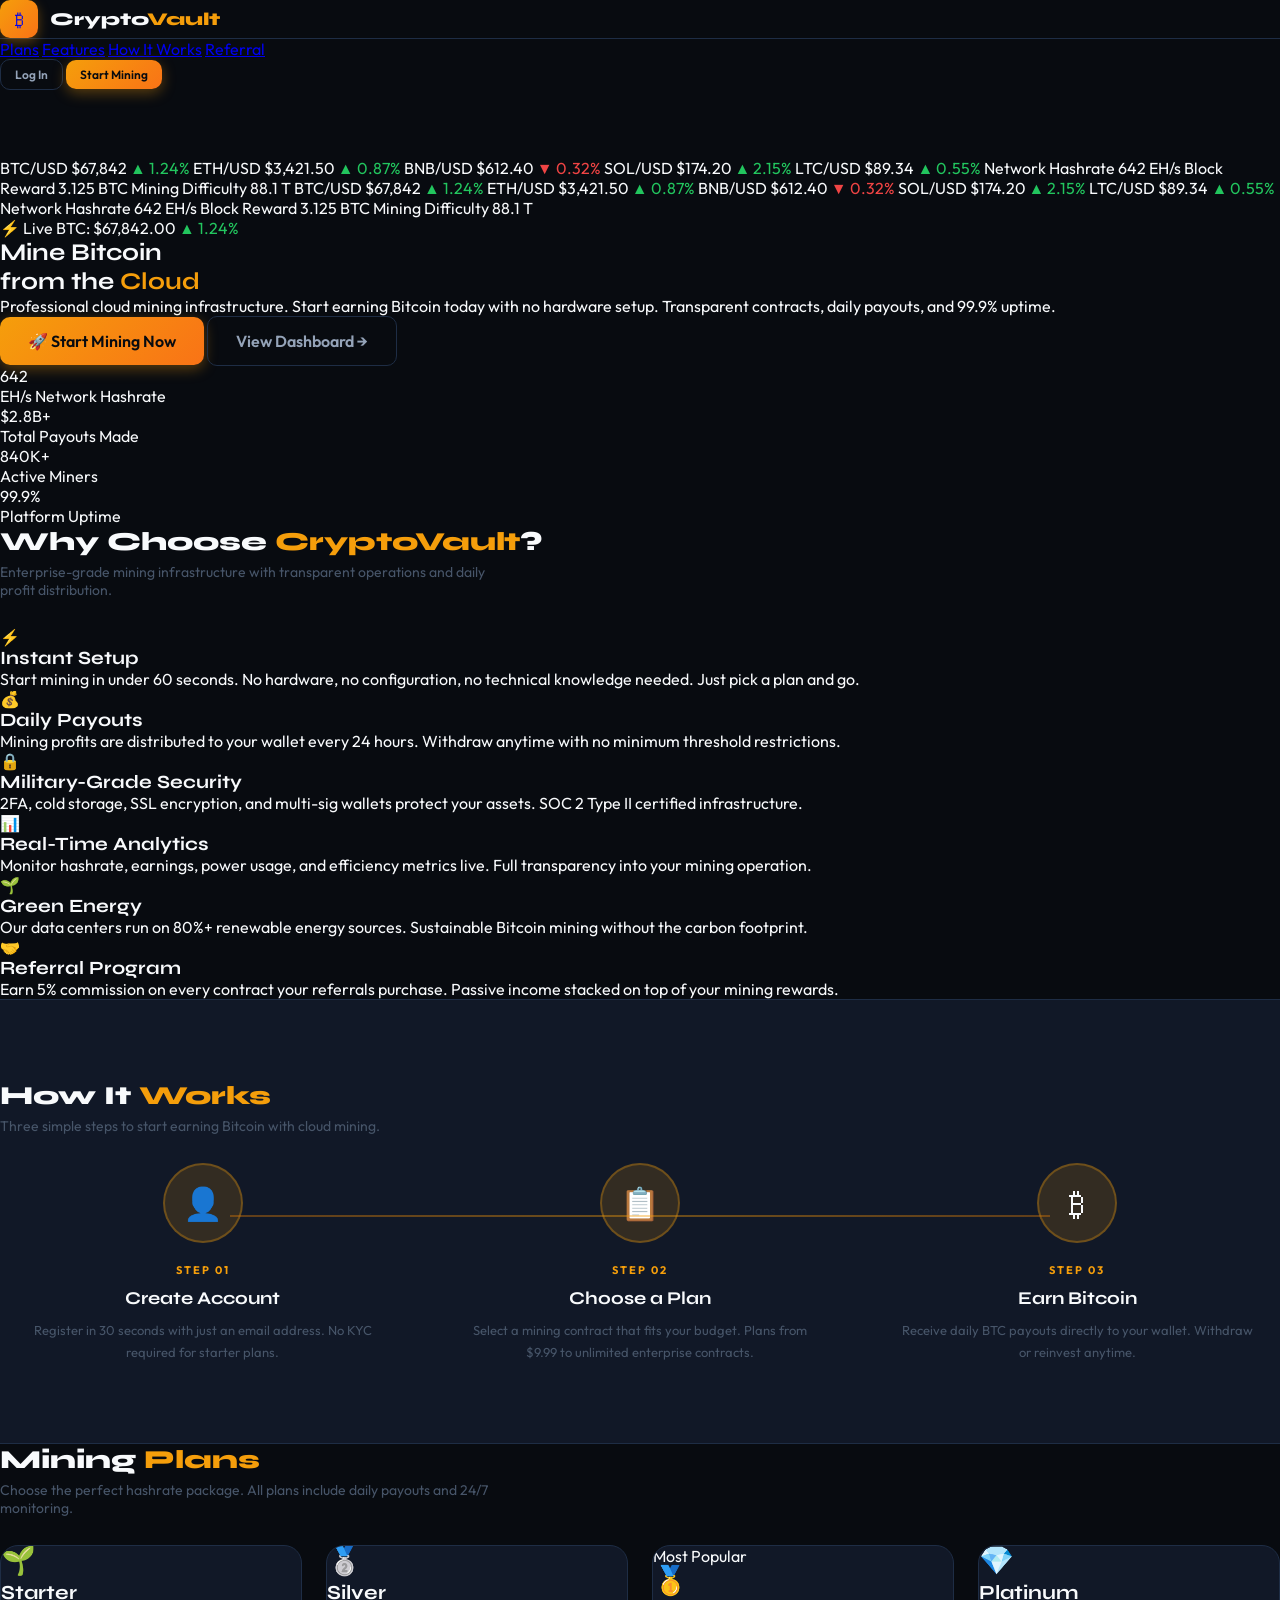
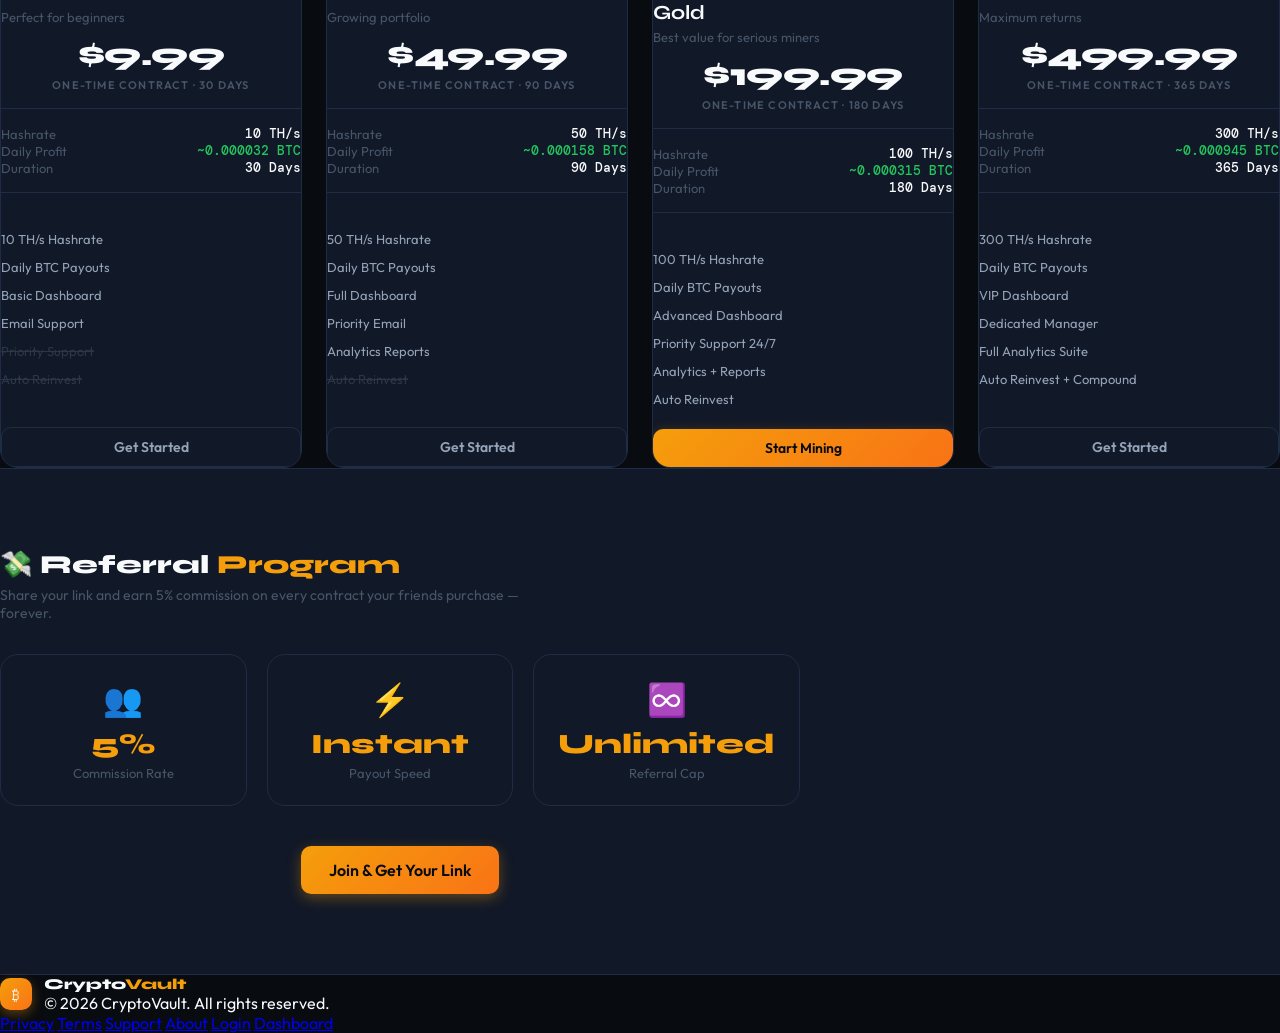
==== index.html @ 6a9d7be2 "Update index.html" ====
<!DOCTYPE html>
<html lang="en">
<head>
<meta charset="UTF-8">
<meta name="viewport" content="width=device-width,initial-scale=1">
<title>CryptoVault — Bitcoin Cloud Mining Platform</title>
<link rel="preconnect" href="https://fonts.googleapis.com">
<link rel="preconnect" href="https://fonts.gstatic.com" crossorigin>
<link href="https://fonts.googleapis.com/css2?family=DM+Mono:wght@400;500&family=Outfit:wght@300;400;500;600;700&family=Syne:wght@400;700;800&display=swap" rel="stylesheet">
<link rel="stylesheet" href="style.css">
<link rel="icon" href="data:image/svg+xml,<svg xmlns='http://www.w3.org/2000/svg' viewBox='0 0 32 32'><rect width='32' height='32' rx='8' fill='%23f59e0b'/><text x='50%' y='55%' dominant-baseline='middle' text-anchor='middle' font-size='20' fill='%23080b10'>₿</text></svg>">
<base target="_blank">
</head>
<body style="background:var(--bg-deep);">

<!-- ─── LANDING NAV ──────────────────────────────────────── -->
<nav class="landing-nav">
  <a href="index.html" class="sidebar-logo" style="text-decoration:none;padding:0;">
    <div class="logo-icon">₿</div>
    <div class="logo-text">Crypto<span>Vault</span></div>
  </a>
  <div class="landing-nav-links">
    <a href="#plans">Plans</a>
    <a href="#features">Features</a>
    <a href="#how">How It Works</a>
    <a href="#referral-section">Referral</a>
  </div>
  <div class="landing-nav-btns">
    <a href="login.html" class="btn btn-outline btn-sm">Log In</a>
    <a href="login.html#register" class="btn btn-primary btn-sm">Start Mining</a>
  </div>
</nav>

<!-- ─── TICKER TAPE ──────────────────────────────────────── -->
<div style="margin-top:68px;" class="ticker-tape">
  <div class="ticker-tape-inner" id="tickerTape">
    <span class="ticker-item"><span class="name">BTC/USD</span> <span class="btc-live-price">$67,842</span> <span class="ticker-up">▲ 1.24%</span></span>
    <span class="ticker-item"><span class="name">ETH/USD</span> $3,421.50 <span class="ticker-up">▲ 0.87%</span></span>
    <span class="ticker-item"><span class="name">BNB/USD</span> $612.40 <span class="ticker-down">▼ 0.32%</span></span>
    <span class="ticker-item"><span class="name">SOL/USD</span> $174.20 <span class="ticker-up">▲ 2.15%</span></span>
    <span class="ticker-item"><span class="name">LTC/USD</span> $89.34 <span class="ticker-up">▲ 0.55%</span></span>
    <span class="ticker-item"><span class="name">Network Hashrate</span> 642 EH/s</span>
    <span class="ticker-item"><span class="name">Block Reward</span> 3.125 BTC</span>
    <span class="ticker-item"><span class="name">Mining Difficulty</span> 88.1 T</span>
    <!-- duplicate for seamless scroll -->
    <span class="ticker-item"><span class="name">BTC/USD</span> <span class="btc-live-price">$67,842</span> <span class="ticker-up">▲ 1.24%</span></span>
    <span class="ticker-item"><span class="name">ETH/USD</span> $3,421.50 <span class="ticker-up">▲ 0.87%</span></span>
    <span class="ticker-item"><span class="name">BNB/USD</span> $612.40 <span class="ticker-down">▼ 0.32%</span></span>
    <span class="ticker-item"><span class="name">SOL/USD</span> $174.20 <span class="ticker-up">▲ 2.15%</span></span>
    <span class="ticker-item"><span class="name">LTC/USD</span> $89.34 <span class="ticker-up">▲ 0.55%</span></span>
    <span class="ticker-item"><span class="name">Network Hashrate</span> 642 EH/s</span>
    <span class="ticker-item"><span class="name">Block Reward</span> 3.125 BTC</span>
    <span class="ticker-item"><span class="name">Mining Difficulty</span> 88.1 T</span>
  </div>
</div>

<!-- ─── HERO ─────────────────────────────────────────────── -->
<section class="hero">
  <div class="hero-eyebrow">⚡ Live BTC: <span id="heroPrice">$67,842.00</span> <span id="heroPct" class="ticker-up">▲ 1.24%</span></div>
  <h1>Mine Bitcoin<br>from the <span style="color:var(--gold)">Cloud</span></h1>
  <p>Professional cloud mining infrastructure. Start earning Bitcoin today with no hardware setup. Transparent contracts, daily payouts, and 99.9% uptime.</p>
  <div class="hero-cta">
    <a href="login.html#register" class="btn btn-primary btn-lg glow">🚀 Start Mining Now</a>
    <a href="dashboard.html" class="btn btn-outline btn-lg">View Dashboard →</a>
  </div>

  <div class="hero-stats">
    <div>
      <div class="hero-stat-val" id="counterHash">642</div>
      <div class="hero-stat-label">EH/s Network Hashrate</div>
    </div>
    <div>
      <div class="hero-stat-val">$2.8B+</div>
      <div class="hero-stat-label">Total Payouts Made</div>
    </div>
    <div>
      <div class="hero-stat-val">840K+</div>
      <div class="hero-stat-label">Active Miners</div>
    </div>
    <div>
      <div class="hero-stat-val">99.9%</div>
      <div class="hero-stat-label">Platform Uptime</div>
    </div>
  </div>
</section>

<!-- ─── FEATURES ─────────────────────────────────────────── -->
<section class="landing-section" id="features">
  <div class="section-header">
    <h2>Why Choose <span>CryptoVault</span>?</h2>
    <p>Enterprise-grade mining infrastructure with transparent operations and daily profit distribution.</p>
  </div>
  <div class="feature-grid">
    <div class="feature-card">
      <div class="feature-icon">⚡</div>
      <h3>Instant Setup</h3>
      <p>Start mining in under 60 seconds. No hardware, no configuration, no technical knowledge needed. Just pick a plan and go.</p>
    </div>
    <div class="feature-card">
      <div class="feature-icon">💰</div>
      <h3>Daily Payouts</h3>
      <p>Mining profits are distributed to your wallet every 24 hours. Withdraw anytime with no minimum threshold restrictions.</p>
    </div>
    <div class="feature-card">
      <div class="feature-icon">🔒</div>
      <h3>Military-Grade Security</h3>
      <p>2FA, cold storage, SSL encryption, and multi-sig wallets protect your assets. SOC 2 Type II certified infrastructure.</p>
    </div>
    <div class="feature-card">
      <div class="feature-icon">📊</div>
      <h3>Real-Time Analytics</h3>
      <p>Monitor hashrate, earnings, power usage, and efficiency metrics live. Full transparency into your mining operation.</p>
    </div>
    <div class="feature-card">
      <div class="feature-icon">🌱</div>
      <h3>Green Energy</h3>
      <p>Our data centers run on 80%+ renewable energy sources. Sustainable Bitcoin mining without the carbon footprint.</p>
    </div>
    <div class="feature-card">
      <div class="feature-icon">🤝</div>
      <h3>Referral Program</h3>
      <p>Earn 5% commission on every contract your referrals purchase. Passive income stacked on top of your mining rewards.</p>
    </div>
  </div>
</section>

<!-- ─── HOW IT WORKS ──────────────────────────────────────── -->
<section style="background:var(--bg-card);border-top:1px solid var(--border);border-bottom:1px solid var(--border);padding:80px 0;" id="how">
  <div class="landing-section" style="padding-top:0;padding-bottom:0;">
    <div class="section-header">
      <h2>How It <span>Works</span></h2>
      <p>Three simple steps to start earning Bitcoin with cloud mining.</p>
    </div>
    <div style="display:grid;grid-template-columns:repeat(3,1fr);gap:32px;position:relative;">
      <div style="position:absolute;top:52px;left:calc(16.7% + 16px);right:calc(16.7% + 16px);height:2px;background:linear-gradient(90deg,var(--gold-dim),var(--gold),var(--gold-dim));opacity:0.4;" class="hide-mobile"></div>
      <div class="text-center" style="padding:0 24px;">
        <div style="width:80px;height:80px;border-radius:50%;background:var(--gold-muted);border:2px solid rgba(245,158,11,0.3);display:flex;align-items:center;justify-content:center;font-size:32px;margin:0 auto 20px;">👤</div>
        <div style="font-size:11px;font-weight:700;letter-spacing:2px;color:var(--gold);text-transform:uppercase;margin-bottom:10px;">Step 01</div>
        <h3 style="font-size:18px;margin-bottom:10px;">Create Account</h3>
        <p style="font-size:13px;color:var(--text-muted);line-height:1.7;">Register in 30 seconds with just an email address. No KYC required for starter plans.</p>
      </div>
      <div class="text-center" style="padding:0 24px;">
        <div style="width:80px;height:80px;border-radius:50%;background:var(--gold-muted);border:2px solid rgba(245,158,11,0.3);display:flex;align-items:center;justify-content:center;font-size:32px;margin:0 auto 20px;">📋</div>
        <div style="font-size:11px;font-weight:700;letter-spacing:2px;color:var(--gold);text-transform:uppercase;margin-bottom:10px;">Step 02</div>
        <h3 style="font-size:18px;margin-bottom:10px;">Choose a Plan</h3>
        <p style="font-size:13px;color:var(--text-muted);line-height:1.7;">Select a mining contract that fits your budget. Plans from $9.99 to unlimited enterprise contracts.</p>
      </div>
      <div class="text-center" style="padding:0 24px;">
        <div style="width:80px;height:80px;border-radius:50%;background:var(--gold-muted);border:2px solid rgba(245,158,11,0.3);display:flex;align-items:center;justify-content:center;font-size:32px;margin:0 auto 20px;">₿</div>
        <div style="font-size:11px;font-weight:700;letter-spacing:2px;color:var(--gold);text-transform:uppercase;margin-bottom:10px;">Step 03</div>
        <h3 style="font-size:18px;margin-bottom:10px;">Earn Bitcoin</h3>
        <p style="font-size:13px;color:var(--text-muted);line-height:1.7;">Receive daily BTC payouts directly to your wallet. Withdraw or reinvest anytime.</p>
      </div>
    </div>
  </div>
</section>

<!-- ─── MINING PLANS ──────────────────────────────────────── -->
<section class="landing-section" id="plans">
  <div class="section-header">
    <h2>Mining <span>Plans</span></h2>
    <p>Choose the perfect hashrate package. All plans include daily payouts and 24/7 monitoring.</p>
  </div>
  <div class="plans-grid">

    <!-- Starter -->
    <div class="plan-card">
      <div class="plan-icon">🌱</div>
      <div class="plan-name">Starter</div>
      <div class="plan-desc">Perfect for beginners</div>
      <div class="plan-price">$9<span>.99</span></div>
      <div class="plan-period">One-time contract · 30 days</div>
      <div class="plan-divider"></div>
      <div class="plan-stat"><span>Hashrate</span><span class="plan-stat-val">10 TH/s</span></div>
      <div class="plan-stat"><span>Daily Profit</span><span class="plan-stat-val text-green">~0.000032 BTC</span></div>
      <div class="plan-stat"><span>Duration</span><span class="plan-stat-val">30 Days</span></div>
      <div class="plan-divider"></div>
      <ul class="plan-features">
        <li>10 TH/s Hashrate</li>
        <li>Daily BTC Payouts</li>
        <li>Basic Dashboard</li>
        <li>Email Support</li>
        <li class="unavail">Priority Support</li>
        <li class="unavail">Auto Reinvest</li>
      </ul>
      <a href="login.html#register" class="btn btn-outline btn-full">Get Started</a>
    </div>

    <!-- Silver -->
    <div class="plan-card">
      <div class="plan-icon">🥈</div>
      <div class="plan-name">Silver</div>
      <div class="plan-desc">Growing portfolio</div>
      <div class="plan-price">$49<span>.99</span></div>
      <div class="plan-period">One-time contract · 90 days</div>
      <div class="plan-divider"></div>
      <div class="plan-stat"><span>Hashrate</span><span class="plan-stat-val">50 TH/s</span></div>
      <div class="plan-stat"><span>Daily Profit</span><span class="plan-stat-val text-green">~0.000158 BTC</span></div>
      <div class="plan-stat"><span>Duration</span><span class="plan-stat-val">90 Days</span></div>
      <div class="plan-divider"></div>
      <ul class="plan-features">
        <li>50 TH/s Hashrate</li>
        <li>Daily BTC Payouts</li>
        <li>Full Dashboard</li>
        <li>Priority Email</li>
        <li>Analytics Reports</li>
        <li class="unavail">Auto Reinvest</li>
      </ul>
      <a href="login.html#register" class="btn btn-outline btn-full">Get Started</a>
    </div>

    <!-- Gold (Featured) -->
    <div class="plan-card featured">
      <div class="plan-featured-badge">Most Popular</div>
      <div class="plan-icon">🥇</div>
      <div class="plan-name">Gold</div>
      <div class="plan-desc">Best value for serious miners</div>
      <div class="plan-price">$199<span>.99</span></div>
      <div class="plan-period">One-time contract · 180 days</div>
      <div class="plan-divider"></div>
      <div class="plan-stat"><span>Hashrate</span><span class="plan-stat-val">100 TH/s</span></div>
      <div class="plan-stat"><span>Daily Profit</span><span class="plan-stat-val text-green">~0.000315 BTC</span></div>
      <div class="plan-stat"><span>Duration</span><span class="plan-stat-val">180 Days</span></div>
      <div class="plan-divider"></div>
      <ul class="plan-features">
        <li>100 TH/s Hashrate</li>
        <li>Daily BTC Payouts</li>
        <li>Advanced Dashboard</li>
        <li>Priority Support 24/7</li>
        <li>Analytics + Reports</li>
        <li>Auto Reinvest</li>
      </ul>
      <a href="login.html#register" class="btn btn-primary btn-full">Start Mining</a>
    </div>

    <!-- Platinum -->
    <div class="plan-card">
      <div class="plan-icon">💎</div>
      <div class="plan-name">Platinum</div>
      <div class="plan-desc">Maximum returns</div>
      <div class="plan-price">$499<span>.99</span></div>
      <div class="plan-period">One-time contract · 365 days</div>
      <div class="plan-divider"></div>
      <div class="plan-stat"><span>Hashrate</span><span class="plan-stat-val">300 TH/s</span></div>
      <div class="plan-stat"><span>Daily Profit</span><span class="plan-stat-val text-green">~0.000945 BTC</span></div>
      <div class="plan-stat"><span>Duration</span><span class="plan-stat-val">365 Days</span></div>
      <div class="plan-divider"></div>
      <ul class="plan-features">
        <li>300 TH/s Hashrate</li>
        <li>Daily BTC Payouts</li>
        <li>VIP Dashboard</li>
        <li>Dedicated Manager</li>
        <li>Full Analytics Suite</li>
        <li>Auto Reinvest + Compound</li>
      </ul>
      <a href="login.html#register" class="btn btn-outline btn-full">Get Started</a>
    </div>

  </div>
</section>

<!-- ─── REFERRAL ──────────────────────────────────────────── -->
<section style="background:var(--bg-card);border-top:1px solid var(--border);border-bottom:1px solid var(--border);padding:80px 0;" id="referral-section">
  <div class="landing-section" style="padding-top:0;padding-bottom:0;max-width:800px;text-align:center;">
    <div class="section-header" style="margin-bottom:32px;">
      <h2>💸 Referral <span>Program</span></h2>
      <p>Share your link and earn 5% commission on every contract your friends purchase — forever.</p>
    </div>
    <div style="display:grid;grid-template-columns:repeat(3,1fr);gap:20px;margin-bottom:40px;">
      <div class="card text-center" style="padding:24px;">
        <div style="font-size:32px;margin-bottom:8px;">👥</div>
        <div style="font-family:'Syne',sans-serif;font-size:28px;font-weight:800;color:var(--gold)">5%</div>
        <div style="font-size:13px;color:var(--text-muted);margin-top:4px;">Commission Rate</div>
      </div>
      <div class="card text-center" style="padding:24px;">
        <div style="font-size:32px;margin-bottom:8px;">⚡</div>
        <div style="font-family:'Syne',sans-serif;font-size:28px;font-weight:800;color:var(--gold)">Instant</div>
        <div style="font-size:13px;color:var(--text-muted);margin-top:4px;">Payout Speed</div>
      </div>
      <div class="card text-center" style="padding:24px;">
        <div style="font-size:32px;margin-bottom:8px;">♾️</div>
        <div style="font-family:'Syne',sans-serif;font-size:28px;font-weight:800;color:var(--gold)">Unlimited</div>
        <div style="font-size:13px;color:var(--text-muted);margin-top:4px;">Referral Cap</div>
      </div>
    </div>
    <a href="login.html#register" class="btn btn-primary btn-lg">Join & Get Your Link</a>
  </div>
</section>

<!-- ─── FOOTER ────────────────────────────────────────────── -->
<footer>
  <div class="flex items-center gap-12">
    <div class="logo-icon" style="width:32px;height:32px;font-size:15px;">₿</div>
    <div>
      <div class="logo-text" style="font-size:15px;">Crypto<span style="color:var(--gold)">Vault</span></div>
      <div class="footer-copy">© 2026 CryptoVault. All rights reserved.</div>
    </div>
  </div>
  <div class="footer-links">
    <a href="privacy.html">Privacy</a>
    <a href="terms.html">Terms</a>
    <a href="support.html">Support</a>
    <a href="about.html">About</a>
    <a href="login.html">Login</a>
    <a href="dashboard.html">Dashboard</a>
  </div>
</footer>

<script src="app.js"></script>
<script>
document.addEventListener('DOMContentLoaded', () => {
  // Update landing page BTC price
  BTCPrice.onChange((price, prev) => {
    const up = price >= prev;
    const pct = BTCPrice.pctChange();
    document.querySelectorAll('.btc-live-price').forEach(el => el.textContent = BTCPrice.format(price));
    const heroEl = document.getElementById('heroPrice');
    const heroPct = document.getElementById('heroPct');
    if (heroEl) heroEl.textContent = BTCPrice.format(price);
    if (heroPct) {
      heroPct.textContent = (up ? '▲ ' : '▼ ') + Math.abs(pct) + '%';
      heroPct.className = up ? 'ticker-up' : 'ticker-down';
    }
  });
  BTCPrice.start();
});
</script>
</body>
</html>
---- style.css ----
/* ══════════════════════════════════════════════════════════════
   CRYPTOVAULT — Premium Dark Dashboard Styles
═══════════════════════════════════════════════════════════════ */
:root {
  --bg-deep:       #080b10;
  --bg-base:       #0d1117;
  --bg-card:       #111827;
  --bg-card-hover: #1f2937;
  --bg-surface:    #1a2236;
  --bg-input:      #0f1520;
  --border:        #1e2d45;
  --border-glow:   rgba(245, 158, 11, 0.3);
  --gold:          #f59e0b;
  --gold-bright:   #fbbf24;
  --gold-dim:      #d97706;
  --gold-muted:    rgba(245, 158, 11, 0.15);
  --orange:        #f97316;
  --green:         #22c55e;
  --green-dim:     rgba(34, 197, 94, 0.15);
  --green-glow:    rgba(34, 197, 94, 0.4);
  --red:           #ef4444;
  --red-dim:       rgba(239, 68, 68, 0.15);
  --blue:          #3b82f6;
  --blue-dim:      rgba(59, 130, 246, 0.15);
  --blue-glow:     rgba(59, 130, 246, 0.4);
  --purple:        #a855f7;
  --purple-dim:    rgba(168, 85, 247, 0.15);
  --purple-glow:   rgba(168, 85, 247, 0.4);
  --text-primary:  #f8fafc;
  --text-secondary:#94a3b8;
  --text-muted:    #475569;
  --text-gold:     #fbbf24;
  --sidebar-w:     260px;
  --navbar-h:      64px;
  --radius:        12px;
  --radius-lg:     18px;
  --shadow:        0 4px 24px rgba(0,0,0,0.4);
  --shadow-gold:   0 0 30px rgba(245,158,11,0.15);
  --transition:    0.25s cubic-bezier(0.4,0,0.2,1);
}

*, *::before, *::after { box-sizing: border-box; margin: 0; padding: 0; }
html { scroll-behavior: smooth; }
body {
  font-family: 'Outfit', sans-serif;
  background: var(--bg-deep);
  color: var(--text-primary);
  min-height: 100vh;
  overflow-x: hidden;
  -webkit-font-smoothing: antialiased;
}

::-webkit-scrollbar { width: 6px; height: 6px; }
::-webkit-scrollbar-track { background: var(--bg-base); }
::-webkit-scrollbar-thumb { background: var(--border); border-radius: 3px; }
::-webkit-scrollbar-thumb:hover { background: var(--gold-dim); }

h1,h2,h3,h4,h5 { font-family: 'Syne', sans-serif; font-weight: 700; }
.mono { font-family: 'DM Mono', monospace; }

/* ─── GLASSMORPHISM ─────────────────────────────────────── */
.glass {
  background: rgba(17, 24, 39, 0.7);
  backdrop-filter: blur(12px);
  -webkit-backdrop-filter: blur(12px);
  border: 1px solid rgba(255, 255, 255, 0.06);
}

/* ─── APP SHELL ─────────────────────────────────────────── */
.app-shell { display: flex; min-height: 100vh; }

/* ─── SIDEBAR ───────────────────────────────────────────── */
.sidebar {
  width: var(--sidebar-w);
  height: 100vh;
  position: fixed;
  left: 0; top: 0;
  background: var(--bg-card);
  border-right: 1px solid var(--border);
  display: flex;
  flex-direction: column;
  z-index: 100;
  transition: transform var(--transition);
}
.sidebar-logo {
  padding: 20px 24px;
  border-bottom: 1px solid var(--border);
  display: flex;
  align-items: center;
  gap: 12px;
  text-decoration: none;
}
.logo-icon {
  width: 38px; height: 38px;
  background: linear-gradient(135deg, var(--gold), var(--orange));
  border-radius: 10px;
  display: flex; align-items: center; justify-content: center;
  font-size: 18px;
  flex-shrink: 0;
  box-shadow: 0 4px 12px rgba(245,158,11,0.35);
}
.logo-text { font-family: 'Syne', sans-serif; font-weight: 800; font-size: 18px; color: var(--text-primary); }
.logo-text span { color: var(--gold); }

.sidebar-nav { flex: 1; padding: 16px 12px; overflow-y: auto; }
.nav-section-label {
  font-size: 10px;
  font-weight: 600;
  letter-spacing: 1.5px;
  text-transform: uppercase;
  color: var(--text-muted);
  padding: 12px 12px 6px;
}
.nav-item, .nav-link {
  display: flex;
  align-items: center;
  gap: 12px;
  padding: 10px 14px;
  border-radius: 10px;
  text-decoration: none;
  color: var(--text-secondary);
  font-size: 14px;
  font-weight: 500;
  transition: all var(--transition);
  margin-bottom: 2px;
  position: relative;
}
.nav-item:hover, .nav-link:hover {
  background: var(--bg-surface);
  color: var(--text-primary);
}
.nav-item.active, .nav-link.active {
  background: var(--gold-muted);
  color: var(--gold);
  border: 1px solid rgba(245,158,11,0.2);
}
.nav-item.active::before, .nav-link.active::before {
  content: '';
  position: absolute;
  left: 0; top: 50%;
  transform: translateY(-50%);
  width: 3px; height: 20px;
  background: var(--gold);
  border-radius: 0 2px 2px 0;
}
.nav-icon { width: 18px; height: 18px; flex-shrink: 0; opacity: 0.8; }
.nav-item.active .nav-icon { opacity: 1; }
.nav-badge {
  margin-left: auto;
  background: var(--gold);
  color: var(--bg-deep);
  font-size: 10px;
  font-weight: 700;
  padding: 1px 7px;
  border-radius: 20px;
}

.sidebar-footer {
  padding: 16px 12px;
  border-top: 1px solid var(--border);
}
.sidebar-user {
  display: flex;
  align-items: center;
  gap: 10px;
  padding: 10px 12px;
  border-radius: 10px;
  cursor: pointer;
  transition: background var(--transition);
}
.sidebar-user:hover { background: var(--bg-surface); }
.user-avatar {
  width: 34px; height: 34px;
  border-radius: 50%;
  background: linear-gradient(135deg, var(--gold-dim), var(--orange));
  display: flex; align-items: center; justify-content: center;
  font-weight: 700; font-size: 13px; color: white;
  flex-shrink: 0;
}
.user-info { flex: 1; min-width: 0; }
.user-name { font-size: 13px; font-weight: 600; color: var(--text-primary); white-space: nowrap; overflow: hidden; text-overflow: ellipsis; }
.user-level { font-size: 11px; color: var(--gold); }

/* ─── SIDEBAR OVERLAY ───────────────────────────────────── */
.sidebar-overlay {
  display: none;
  position: fixed;
  inset: 0;
  background: rgba(0,0,0,0.6);
  z-index: 99;
}
.sidebar-overlay.open { display: block; }

/* ─── NAVBAR ────────────────────────────────────────────── */
.navbar, .topbar {
  height: var(--navbar-h);
  position: fixed;
  top: 0;
  left: var(--sidebar-w);
  right: 0;
  background: rgba(13,17,23,0.85);
  backdrop-filter: blur(20px);
  -webkit-backdrop-filter: blur(20px);
  border-bottom: 1px solid var(--border);
  display: flex;
  align-items: center;
  justify-content: space-between;
  padding: 0 28px;
  z-index: 90;
}
.navbar-left, .topbar-left { display: flex; align-items: center; gap: 16px; }
.navbar-right, .topbar-right { display: flex; align-items: center; gap: 12px; }
.page-title { font-family: 'Syne', sans-serif; font-size: 18px; font-weight: 700; }

.btc-ticker {
  display: flex;
  align-items: center;
  gap: 8px;
  background: var(--bg-card);
  border: 1px solid var(--border);
  border-radius: 8px;
  padding: 6px 14px;
  font-family: 'DM Mono', monospace;
  font-size: 13px;
}
.btc-ticker.glass {
  background: rgba(17,24,39,0.6);
  border: 1px solid rgba(255,255,255,0.06);
}
.btc-ticker .ticker-symbol { color: var(--gold); font-weight: 500; }
.btc-ticker .ticker-price { color: var(--text-primary); font-weight: 500; }
.btc-ticker .ticker-change { font-size: 11px; }
.ticker-up { color: var(--green); }
.ticker-down { color: var(--red); }

.ticker-dot {
  width: 7px; height: 7px;
  border-radius: 50%;
  background: var(--green);
  animation: pulse-dot 2s infinite;
}
@keyframes pulse-dot {
  0%,100% { opacity: 1; transform: scale(1); }
  50% { opacity: 0.5; transform: scale(0.85); }
}

.icon-btn {
  width: 38px; height: 38px;
  border-radius: 9px;
  background: var(--bg-card);
  border: 1px solid var(--border);
  display: flex; align-items: center; justify-content: center;
  cursor: pointer;
  color: var(--text-secondary);
  transition: all var(--transition);
  position: relative;
}
.icon-btn:hover { border-color: var(--gold); color: var(--gold); }

.notif-badge {
  position: absolute;
  top: -3px; right: -3px;
  width: 16px; height: 16px;
  background: var(--gold);
  border-radius: 50%;
  font-size: 9px;
  font-weight: 700;
  color: var(--bg-deep);
  display: flex; align-items: center; justify-content: center;
  border: 2px solid var(--bg-deep);
}

.menu-toggle {
  display: none;
  width: 38px; height: 38px;
  background: var(--bg-card);
  border: 1px solid var(--border);
  border-radius: 9px;
  align-items: center; justify-content: center;
  cursor: pointer;
  color: var(--text-secondary);
}

/* ─── MAIN CONTENT ──────────────────────────────────────── */
.main-content {
  margin-left: var(--sidebar-w);
  margin-top: var(--navbar-h);
  padding: 28px;
  min-height: calc(100vh - var(--navbar-h));
  flex: 1;
}

/* ─── CARDS ─────────────────────────────────────────────── */
.card {
  background: var(--bg-card);
  border: 1px solid var(--border);
  border-radius: var(--radius-lg);
  padding: 24px;
  transition: all var(--transition);
}
.card.glass {
  background: rgba(17,24,39,0.7);
  backdrop-filter: blur(12px);
  -webkit-backdrop-filter: blur(12px);
  border: 1px solid rgba(255,255,255,0.06);
}
.card:hover { border-color: rgba(245,158,11,0.2); box-shadow: var(--shadow-gold); }
.card-header {
  display: flex;
  align-items: center;
  justify-content: space-between;
  margin-bottom: 20px;
}
.card-title { font-family: 'Syne', sans-serif; font-size: 16px; font-weight: 700; }
.card-subtitle { font-size: 12px; color: var(--text-muted); margin-top: 2px; }

/* ─── STAT CARDS ────────────────────────────────────────── */
.stats-grid {
  display: grid;
  grid-template-columns: repeat(4, 1fr);
  gap: 20px;
  margin-bottom: 28px;
}
.stat-card {
  background: var(--bg-card);
  border: 1px solid var(--border);
  border-radius: var(--radius-lg);
  padding: 22px 24px;
  position: relative;
  overflow: hidden;
  cursor: default;
  transition: all var(--transition);
  animation: fadeUp 0.5s ease both;
}
.stat-card:nth-child(1) { animation-delay: 0.05s; }
.stat-card:nth-child(2) { animation-delay: 0.1s; }
.stat-card:nth-child(3) { animation-delay: 0.15s; }
.stat-card:nth-child(4) { animation-delay: 0.2s; }
@keyframes fadeUp {
  from { opacity: 0; transform: translateY(20px); }
  to   { opacity: 1; transform: translateY(0); }
}
.stat-card::after {
  content: '';
  position: absolute;
  top: 0; right: 0;
  width: 80px; height: 80px;
  border-radius: 50%;
  opacity: 0.07;
  transform: translate(20px, -20px);
}
.stat-card.gold::after   { background: var(--gold); }
.stat-card.green::after  { background: var(--green); }
.stat-card.blue::after   { background: var(--blue); }
.stat-card.orange::after { background: var(--orange); }

.stat-card:hover { border-color: rgba(245,158,11,0.25); transform: translateY(-2px); box-shadow: var(--shadow-gold); }
.stat-icon {
  width: 44px; height: 44px;
  border-radius: 12px;
  display: flex; align-items: center; justify-content: center;
  font-size: 20px;
  margin-bottom: 14px;
}
.stat-card.gold .stat-icon   { background: rgba(245,158,11,0.15); }
.stat-card.green .stat-icon  { background: var(--green-dim); }
.stat-card.blue .stat-icon   { background: var(--blue-dim); }
.stat-card.orange .stat-icon { background: rgba(249,115,22,0.15); }
.stat-value {
  font-family: 'Syne', sans-serif;
  font-size: 26px;
  font-weight: 800;
  color: var(--text-primary);
  line-height: 1;
  margin-bottom: 6px;
}
.stat-label { font-size: 12px; color: var(--text-muted); font-weight: 500; }
.stat-change {
  display: inline-flex;
  align-items: center;
  gap: 3px;
  font-size: 11px;
  font-weight: 600;
  margin-top: 8px;
  padding: 2px 8px;
  border-radius: 20px;
}
.stat-change.up   { color: var(--green); background: var(--green-dim); }
.stat-change.down { color: var(--red);   background: var(--red-dim); }

/* ─── BUTTONS ───────────────────────────────────────────── */
.btn, .admin-btn {
  display: inline-flex;
  align-items: center;
  justify-content: center;
  gap: 8px;
  padding: 10px 20px;
  border-radius: 10px;
  font-family: 'Outfit', sans-serif;
  font-size: 14px;
  font-weight: 600;
  cursor: pointer;
  border: none;
  transition: all var(--transition);
  text-decoration: none;
  white-space: nowrap;
}
.btn-primary, .admin-btn-primary {
  background: linear-gradient(135deg, var(--gold), var(--orange));
  color: var(--bg-deep);
  box-shadow: 0 4px 14px rgba(245,158,11,0.35);
}
.btn-primary:hover, .admin-btn-primary:hover { transform: translateY(-1px); box-shadow: 0 6px 20px rgba(245,158,11,0.5); }
.btn-outline, .admin-btn-outline {
  background: transparent;
  border: 1px solid var(--border);
  color: var(--text-secondary);
}
.btn-outline:hover, .admin-btn-outline:hover { border-color: var(--gold); color: var(--gold); }
.btn-green {
  background: linear-gradient(135deg, var(--green), #16a34a);
  color: #fff;
  box-shadow: 0 4px 14px rgba(34,197,94,0.3);
}
.btn-green:hover { transform: translateY(-1px); box-shadow: 0 6px 20px rgba(34,197,94,0.45); }
.btn-blue {
  background: linear-gradient(135deg, var(--blue), #2563eb);
  color: #fff;
  box-shadow: 0 4px 14px rgba(59,130,246,0.3);
}
.btn-blue:hover { transform: translateY(-1px); box-shadow: 0 6px 20px rgba(59,130,246,0.45); }
.btn-purple {
  background: linear-gradient(135deg, var(--purple), #7c3aed);
  color: #fff;
  box-shadow: 0 4px 14px rgba(168,85,247,0.3);
}
.btn-purple:hover { transform: translateY(-1px); box-shadow: 0 6px 20px rgba(168,85,247,0.45); }
.btn-red {
  background: linear-gradient(135deg, var(--red), #dc2626);
  color: #fff;
}
.btn-ghost {
  background: transparent;
  border: 1px solid var(--border);
  color: var(--text-secondary);
}
.btn-ghost:hover { background: var(--bg-surface); color: var(--text-primary); border-color: var(--border); }
.admin-btn-danger { background: rgba(239,68,68,.15); color: var(--red); border: 1px solid rgba(239,68,68,.2); }
.admin-btn-danger:hover { background: rgba(239,68,68,.25); }
.admin-btn-blue { background: rgba(59,130,246,.15); color: var(--blue); border: 1px solid rgba(59,130,246,.2); }
.admin-btn-blue:hover { background: rgba(59,130,246,.25); }
.btn-sm, .admin-btn-sm { padding: 7px 14px; font-size: 12px; }
.btn-lg { padding: 14px 28px; font-size: 16px; }
.btn-full { width: 100%; }

/* ─── TABLES ─────────────────────────────────────────────── */
.table-wrap, .table-container { overflow-x: auto; }
table { width: 100%; border-collapse: collapse; }
th {
  font-size: 11px;
  font-weight: 600;
  letter-spacing: 0.8px;
  text-transform: uppercase;
  color: var(--text-muted);
  padding: 12px 16px;
  text-align: left;
  border-bottom: 1px solid var(--border);
}
td {
  padding: 14px 16px;
  font-size: 13px;
  color: var(--text-secondary);
  border-bottom: 1px solid rgba(30,45,69,0.5);
  transition: background var(--transition);
}
tr:hover td { background: rgba(255,255,255,0.02); }
tr:last-child td { border-bottom: none; }
.td-primary { color: var(--text-primary); font-weight: 500; }

/* ─── BADGES ─────────────────────────────────────────────── */
.badge {
  display: inline-flex;
  align-items: center;
  gap: 5px;
  padding: 3px 10px;
  border-radius: 20px;
  font-size: 11px;
  font-weight: 600;
}
.badge-success { background: var(--green-dim); color: var(--green); }
.badge-warning { background: rgba(245,158,11,0.15); color: var(--gold); }
.badge-error   { background: var(--red-dim); color: var(--red); }
.badge-info    { background: var(--blue-dim); color: var(--blue); }
.badge-muted   { background: var(--bg-surface); color: var(--text-muted); }

/* ─── FORMS ──────────────────────────────────────────────── */
.form-group { margin-bottom: 18px; }
label {
  display: block;
  font-size: 13px;
  font-weight: 500;
  color: var(--text-secondary);
  margin-bottom: 7px;
}
input, select, textarea {
  width: 100%;
  background: var(--bg-input);
  border: 1px solid var(--border);
  border-radius: 10px;
  padding: 11px 14px;
  font-size: 14px;
  font-family: 'Outfit', sans-serif;
  color: var(--text-primary);
  outline: none;
  transition: border-color var(--transition);
}
input:focus, select:focus, textarea:focus { border-color: var(--gold); box-shadow: 0 0 0 3px rgba(245,158,11,0.1); }
input::placeholder { color: var(--text-muted); }
select { cursor: pointer; appearance: none; }
.input-group { position: relative; }
.input-group input { padding-left: 44px; }
.input-group .input-icon {
  position: absolute;
  left: 14px; top: 50%;
  transform: translateY(-50%);
  color: var(--text-muted);
  font-size: 16px;
  pointer-events: none;
}

/* ─── TABS ───────────────────────────────────────────────── */
.tabs {
  display: flex;
  gap: 4px;
  background: var(--bg-deep);
  border-radius: 10px;
  padding: 4px;
  border: 1px solid var(--border);
}
.tab-btn {
  padding: 8px 18px;
  border-radius: 7px;
  font-size: 13px;
  font-weight: 500;
  cursor: pointer;
  border: none;
  background: transparent;
  color: var(--text-muted);
  transition: all var(--transition);
  font-family: 'Outfit', sans-serif;
}
.tab-btn.active { background: var(--gold-muted); color: var(--gold); border: 1px solid rgba(245,158,11,0.2); }
.tab-btn:hover:not(.active) { color: var(--text-primary); background: var(--bg-surface); }

/* ─── MODAL ───────────────────────────────────────────────── */
.modal-overlay {
  position: fixed;
  inset: 0;
  background: rgba(0,0,0,0.7);
  backdrop-filter: blur(6px);
  z-index: 1000;
  display: none;
  align-items: center;
  justify-content: center;
  padding: 20px;
  overflow-y: auto;
}
.modal-overlay.open { display: flex; }
.modal {
  background: var(--bg-card);
  border: 1px solid var(--border);
  border-radius: 20px;
  width: 100%;
  max-width: 460px;
  padding: 32px;
  animation: modalIn 0.3s ease;
}
.modal-xl { max-width: 900px; }
@keyframes modalIn {
  from { opacity: 0; transform: scale(0.95) translateY(20px); }
  to   { opacity: 1; transform: scale(1) translateY(0); }
}
.modal-header {
  display: flex;
  align-items: center;
  justify-content: space-between;
  margin-bottom: 24px;
}
.modal-close {
  width: 32px; height: 32px;
  border-radius: 8px;
  background: var(--bg-surface);
  border: none;
  cursor: pointer;
  color: var(--text-muted);
  font-size: 18px;
  display: flex; align-items: center; justify-content: center;
  transition: all var(--transition);
}
.modal-close:hover { background: var(--red-dim); color: var(--red); }

/* ─── DROPDOWN ────────────────────────────────────────────── */
.dropdown { position: relative; }
.dropdown-menu {
  position: absolute;
  top: calc(100% + 8px);
  right: 0;
  min-width: 180px;
  background: var(--bg-card);
  border: 1px solid var(--border);
  border-radius: 12px;
  padding: 6px;
  display: none;
  z-index: 200;
  box-shadow: var(--shadow);
  animation: dropIn 0.2s ease;
}
.dropdown-menu.open { display: block; }
@keyframes dropIn {
  from { opacity: 0; transform: translateY(-8px); }
  to   { opacity: 1; transform: translateY(0); }
}
.dropdown-item {
  display: flex;
  align-items: center;
  gap: 10px;
  padding: 9px 12px;
  border-radius: 8px;
  font-size: 13px;
  color: var(--text-secondary);
  cursor: pointer;
  text-decoration: none;
  transition: all var(--transition);
}
.dropdown-item:hover { background: var(--bg-surface); color: var(--text-primary); }
.dropdown-item.danger:hover { background: var(--red-dim); color: var(--red); }
.dropdown-sep { height: 1px; background: var(--border); margin: 6px 0; }

/* ─── GRID UTILITIES ──────────────────────────────────────── */
.grid-2 { display: grid; grid-template-columns: 1fr 1fr; gap: 20px; }
.grid-3 { display: grid; grid-template-columns: repeat(3, 1fr); gap: 20px; }
.grid-2-1 { display: grid; grid-template-columns: 2fr 1fr; gap: 24px; }
.grid-1-2 { display: grid; grid-template-columns: 1fr 2fr; gap: 24px; }

/* ─── SPACING ─────────────────────────────────────────────── */
.mb-4  { margin-bottom: 4px; }
.mb-8  { margin-bottom: 8px; }
.mb-12 { margin-bottom: 12px; }
.mb-16 { margin-bottom: 16px; }
.mb-20 { margin-bottom: 20px; }
.mb-24 { margin-bottom: 24px; }
.mb-28 { margin-bottom: 28px; }
.mb-32 { margin-bottom: 32px; }
.mt-8  { margin-top: 8px; }
.mt-16 { margin-top: 16px; }
.gap-8 { gap: 8px; }
.gap-12{ gap: 12px; }
.flex  { display: flex; }
.flex-col { flex-direction: column; }
.items-center { align-items: center; }
.justify-between { justify-content: space-between; }
.text-center { text-align: center; }
.text-gold { color: var(--gold) !important; }
.text-green { color: var(--green) !important; }
.text-red { color: var(--red) !important; }
.text-blue { color: var(--blue) !important; }
.text-purple { color: var(--purple) !important; }
.text-muted { color: var(--text-muted) !important; }
.text-sm { font-size: 12px; }
.text-xs { font-size: 11px; }
.font-mono { font-family: 'DM Mono', monospace; }
.font-bold { font-weight: 700; }

/* ─── WALLET ──────────────────────────────────────────────── */
.wallet-header {
  background: linear-gradient(135deg, rgba(245,158,11,0.1), rgba(59,130,246,0.05));
  border: 1px solid var(--border);
  border-radius: var(--radius-lg);
  padding: 32px;
}
.wallet-balance-label { font-size: 12px; color: var(--text-muted); text-transform: uppercase; letter-spacing: 1px; margin-bottom: 8px; }
.wallet-balance-value { font-family: 'Syne', sans-serif; font-size: 36px; font-weight: 800; color: var(--gold); margin-bottom: 6px; }
.wallet-balance-usd   { font-size: 14px; color: var(--text-secondary); margin-bottom: 20px; }

/* ─── PORTFOLIO ───────────────────────────────────────────── */
.portfolio-item {
  display: flex;
  align-items: center;
  justify-content: space-between;
  padding: 14px 0;
  border-bottom: 1px solid rgba(30,45,69,0.4);
}
.portfolio-item:last-child { border-bottom: none; }
.portfolio-coin { display: flex; align-items: center; gap: 12px; }
.coin-icon {
  width: 40px; height: 40px;
  border-radius: 10px;
  display: flex; align-items: center; justify-content: center;
  font-size: 18px;
  font-weight: 700;
}
.coin-btc { background: rgba(247,147,26,0.15); color: #f7931a; }
.coin-usdt { background: rgba(38,161,123,0.15); color: #26a17b; }
.coin-name { font-weight: 600; font-size: 14px; color: var(--text-primary); }
.coin-full { font-size: 12px; color: var(--text-muted); }
.portfolio-right { text-align: right; }
.portfolio-amount { font-family: 'DM Mono', monospace; font-size: 15px; font-weight: 500; color: var(--text-primary); }
.portfolio-usd { font-size: 12px; color: var(--text-muted); margin-top: 2px; }

/* ─── REFERRAL ────────────────────────────────────────────── */
.referral-card {
  background: linear-gradient(135deg, rgba(245,158,11,0.08), rgba(59,130,246,0.04));
  border: 1px solid var(--border);
  border-radius: var(--radius-lg);
  padding: 32px;
}
.referral-link-box {
  display: flex;
  align-items: center;
  gap: 12px;
  background: var(--bg-base);
  border: 1px solid var(--border);
  border-radius: 10px;
  padding: 12px 16px;
}
.referral-link {
  font-family: 'DM Mono', monospace;
  font-size: 13px;
  color: var(--text-secondary);
  flex: 1;
  overflow: hidden;
  text-overflow: ellipsis;
  white-space: nowrap;
}

/* ─── SETTINGS ──────────────────────────────────────────────── */
.settings-item {
  display: flex;
  align-items: center;
  justify-content: space-between;
  padding: 14px 0;
  border-bottom: 1px solid rgba(30,45,69,0.4);
}
.settings-info h4 { font-size: 14px; font-weight: 600; color: var(--text-primary); }
.settings-info p { font-size: 12px; color: var(--text-muted); margin-top: 2px; }
.toggle { position: relative; display: inline-block; width: 44px; height: 24px; }
.toggle input { opacity: 0; width: 0; height: 0; }
.toggle-slider {
  position: absolute;
  cursor: pointer;
  inset: 0;
  background: var(--bg-surface);
  border-radius: 24px;
  transition: 0.3s;
  border: 1px solid var(--border);
}
.toggle-slider::before {
  position: absolute;
  content: '';
  height: 18px; width: 18px;
  left: 2px; bottom: 2px;
  background: var(--text-muted);
  border-radius: 50%;
  transition: 0.3s;
}
.toggle input:checked + .toggle-slider { background: var(--gold-muted); border-color: rgba(245,158,11,0.3); }
.toggle input:checked + .toggle-slider::before { transform: translateX(20px); background: var(--gold); }

/* ─── RESPONSIVE ──────────────────────────────────────────── */
@media (max-width: 1200px) {
  .stats-grid { grid-template-columns: repeat(2, 1fr); }
  .plans-grid { grid-template-columns: repeat(2, 1fr); }
}
@media (max-width: 900px) {
  .sidebar { transform: translateX(-100%); }
  .sidebar.open { transform: translateX(0); }
  .navbar, .topbar { left: 0; }
  .main-content { margin-left: 0; }
  .menu-toggle { display: flex; }
  .grid-2 { grid-template-columns: 1fr; }
  .grid-2-1 { grid-template-columns: 1fr; }
  .grid-1-2 { grid-template-columns: 1fr; }
  .grid-3 { grid-template-columns: 1fr; }
  .modal-xl { max-width: 100%; }
}
@media (max-width: 600px) {
  .stats-grid { grid-template-columns: 1fr; }
  .plans-grid { grid-template-columns: 1fr; }
  .main-content { padding: 16px; }
  .navbar, .topbar { padding: 0 16px; }
}

/* ═══════════════════════════════════════════════════════════════
   MINING PLANS — PREMIUM CARDS
═══════════════════════════════════════════════════════════════ */
.section-header { text-align: left; margin-bottom: 28px; }
.section-header h2 { font-size: 26px; font-weight: 800; font-family: 'Syne', sans-serif; }
.section-header h2 span { color: var(--gold); }
.section-header p { font-size: 14px; color: var(--text-muted); margin-top: 6px; max-width: 520px; }

.plans-grid {
  display: grid;
  grid-template-columns: repeat(4, 1fr);
  gap: 24px;
}

.plan-card {
  background: var(--bg-card);
  border: 1px solid var(--border);
  border-radius: var(--radius-lg);
  overflow: hidden;
  display: flex;
  flex-direction: column;
  transition: all 0.4s cubic-bezier(0.4, 0, 0.2, 1);
  position: relative;
  animation: fadeUp 0.6s ease both;
}
.plan-card:nth-child(1) { animation-delay: 0.05s; }
.plan-card:nth-child(2) { animation-delay: 0.12s; }
.plan-card:nth-child(3) { animation-delay: 0.19s; }
.plan-card:nth-child(4) { animation-delay: 0.26s; }

.plan-card::before {
  content: '';
  position: absolute;
  inset: 0;
  border-radius: inherit;
  opacity: 0;
  transition: opacity 0.4s ease;
  pointer-events: none;
  z-index: 0;
}
.plan-card.starter::before { box-shadow: 0 0 40px var(--green-glow); }
.plan-card.silver::before  { box-shadow: 0 0 40px var(--blue-glow); }
.plan-card.gold::before    { box-shadow: 0 0 50px rgba(245,158,11,0.35); }
.plan-card.platinum::before{ box-shadow: 0 0 50px var(--purple-glow); }

.plan-card:hover::before { opacity: 1; }
.plan-card:hover { transform: translateY(-8px); }

.plan-card.starter { --accent: var(--green); --glow: var(--green-glow); }
.plan-card.silver  { --accent: var(--blue);  --glow: var(--blue-glow); }
.plan-card.gold    { --accent: var(--gold);   --glow: rgba(245,158,11,0.35); border-color: rgba(245,158,11,0.25); }
.plan-card.platinum{ --accent: var(--purple); --glow: var(--purple-glow); }

.plan-card.gold:hover { border-color: rgba(245,158,11,0.5); }
.plan-card.starter:hover { border-color: rgba(34,197,94,0.5); }
.plan-card.silver:hover  { border-color: rgba(59,130,246,0.5); }
.plan-card.platinum:hover{ border-color: rgba(168,85,247,0.5); }

.plan-image {
  height: 180px;
  background: linear-gradient(180deg, rgba(255,255,255,0.03) 0%, transparent 100%);
  display: flex;
  align-items: center;
  justify-content: center;
  position: relative;
  border-bottom: 1px solid var(--border);
  overflow: hidden;
}
.plan-image svg {
  width: 80%;
  height: auto;
  color: var(--accent);
  filter: drop-shadow(0 0 12px var(--glow));
  transition: transform 0.6s ease;
  z-index: 1;
}
.plan-card:hover .plan-image svg { transform: scale(1.05); }

.plan-image-overlay {
  position: absolute;
  inset: 0;
  background: radial-gradient(circle at 50% 100%, var(--glow) 0%, transparent 70%);
  opacity: 0.3;
  transition: opacity 0.4s ease;
}
.plan-card:hover .plan-image-overlay { opacity: 0.6; }

.plan-content { padding: 24px; flex: 1; display: flex; flex-direction: column; position: relative; z-index: 1; }
.plan-header { text-align: center; margin-bottom: 12px; }
.plan-icon { font-size: 28px; margin-bottom: 6px; line-height: 1; }
.plan-name { font-family: 'Syne', sans-serif; font-size: 20px; font-weight: 700; color: var(--text-primary); }
.plan-desc { font-size: 13px; color: var(--text-muted); margin-top: 4px; }

.plan-price {
  font-family: 'Syne', sans-serif;
  font-size: 32px;
  font-weight: 800;
  text-align: center;
  color: var(--text-primary);
  margin: 10px 0 4px;
  letter-spacing: -0.5px;
}
.plan-period {
  text-align: center;
  font-size: 11px;
  color: var(--text-muted);
  font-weight: 600;
  text-transform: uppercase;
  letter-spacing: 1.2px;
}

.plan-divider { height: 1px; background: var(--border); margin: 16px 0; }

.plan-stats { display: flex; flex-direction: column; gap: 10px; }
.plan-stat { display: flex; justify-content: space-between; font-size: 13px; align-items: center; }
.plan-stat span:first-child { color: var(--text-muted); }
.plan-stat-val { font-family: 'DM Mono', monospace; font-weight: 500; color: var(--text-primary); }

.plan-features { list-style: none; margin: 16px 0; flex: 1; padding: 0; }
.plan-features li {
  display: flex;
  align-items: center;
  gap: 10px;
  font-size: 13px;
  color: var(--text-secondary);
  padding: 6px 0;
}
.plan-features li.unavail { color: var(--text-muted); text-decoration: line-through; opacity: 0.5; }
.plan-features .check {
  width: 16px; height: 16px;
  stroke: var(--accent);
  stroke-width: 2.5;
  fill: none;
  stroke-linecap: round;
  stroke-linejoin: round;
  flex-shrink: 0;
}
.plan-features li.unavail .check { stroke: var(--text-muted); opacity: 0.4; }

.plan-purchase-btn { margin-top: auto; }

.plan-badge-popular {
  position: absolute;
  top: 16px;
  right: 16px;
  background: linear-gradient(135deg, var(--gold), var(--orange));
  color: var(--bg-deep);
  font-size: 10px;
  font-weight: 800;
  padding: 5px 12px;
  border-radius: 20px;
  text-transform: uppercase;
  letter-spacing: 0.8px;
  box-shadow: 0 4px 12px rgba(245,158,11,0.4);
  z-index: 2;
  animation: glow-pulse-gold 3s ease-in-out infinite;
}

@keyframes glow-pulse-gold {
  0%,100% { box-shadow: 0 4px 12px rgba(245,158,11,0.4); }
  50%      { box-shadow: 0 4px 20px rgba(245,158,11,0.7); }
}

/* ─── DEPOSIT SECTION ───────────────────────────────────── */
.deposit-section {
  background: linear-gradient(160deg, var(--bg-card) 0%, rgba(245,158,11,0.03) 100%);
  border: 1px solid rgba(245,158,11,0.15);
}
.deposit-methods-grid { display: grid; grid-template-columns: repeat(2, 1fr); gap: 20px; }
.deposit-method-card {
  background: var(--bg-base);
  border: 1px solid var(--border);
  border-radius: var(--radius-lg);
  padding: 24px;
  transition: all var(--transition);
  position: relative;
  overflow: hidden;
}
.deposit-method-card::before {
  content: '';
  position: absolute;
  top: 0; left: 0; right: 0;
  height: 3px;
  background: linear-gradient(90deg, var(--gold), var(--orange));
  opacity: 0;
  transition: opacity var(--transition);
}
.deposit-method-card:hover { border-color: rgba(245,158,11,0.3); transform: translateY(-2px); box-shadow: 0 8px 32px rgba(0,0,0,0.3); }
.deposit-method-card:hover::before { opacity: 1; }
.deposit-method-header { display: flex; align-items: center; justify-content: space-between; margin-bottom: 20px; }
.deposit-coin-badge { display: flex; align-items: center; gap: 12px; }
.deposit-coin-badge .coin-icon { width: 44px; height: 44px; border-radius: 12px; font-size: 18px; }
.deposit-coin-name { font-family: 'Syne', sans-serif; font-size: 16px; font-weight: 700; color: var(--text-primary); }
.deposit-coin-network { font-size: 11px; color: var(--text-muted); margin-top: 2px; }
.deposit-qr-area { display: flex; justify-content: center; margin-bottom: 20px; }
.qr-placeholder {
  width: 140px; height: 140px;
  background: var(--bg-deep);
  border: 1px solid var(--border);
  border-radius: 14px;
  display: flex;
  flex-direction: column;
  align-items: center;
  justify-content: center;
  gap: 8px;
  color: var(--text-muted);
  transition: all var(--transition);
}
.qr-placeholder:hover { border-color: var(--gold); color: var(--gold); box-shadow: 0 0 20px rgba(245,158,11,0.1); }
.qr-label { font-size: 10px; font-weight: 600; letter-spacing: 0.5px; text-transform: uppercase; color: var(--text-muted); }
.deposit-address-box { display: flex; flex-direction: column; gap: 10px; }
.deposit-label { font-size: 11px; font-weight: 600; letter-spacing: 0.8px; text-transform: uppercase; color: var(--text-muted); margin-bottom: 0; }
.deposit-address-row {
  background: var(--bg-deep) !important;
  border: 1px solid var(--border);
  border-radius: 10px;
  padding: 12px 14px;
}
.deposit-address-row .wallet-address { font-size: 12px; color: var(--text-primary); font-weight: 500; }
.deposit-address-row .copy-btn { color: var(--gold); padding: 6px; border-radius: 6px; background: rgba(245,158,11,0.1); transition: all var(--transition); }
.deposit-address-row .copy-btn:hover { background: rgba(245,158,11,0.2); transform: scale(1.05); }
.deposit-warning {
  display: flex;
  align-items: flex-start;
  gap: 8px;
  background: rgba(245,158,11,0.08);
  border: 1px solid rgba(245,158,11,0.15);
  border-radius: 8px;
  padding: 10px 12px;
  font-size: 11px;
  color: var(--gold);
  line-height: 1.5;
}
.deposit-form-modal .form-group { margin-bottom: 16px; }
.deposit-input-group input { padding-right: 70px; }
.deposit-hint { font-size: 11px; color: var(--text-muted); margin-top: 6px; }
.select-wrapper { position: relative; }
.select-wrapper select { padding-right: 40px; cursor: pointer; }
.select-arrow { position: absolute; right: 14px; top: 50%; transform: translateY(-50%); color: var(--text-muted); pointer-events: none; }

/* ─── UPLOAD AREA ─────────────────────────────────────────── */
.upload-area {
  position: relative;
  border: 2px dashed var(--border);
  border-radius: 14px;
  padding: 32px 24px;
  text-align: center;
  cursor: pointer;
  transition: all var(--transition);
  background: var(--bg-deep);
  min-height: 180px;
  display: flex;
  align-items: center;
  justify-content: center;
}
.upload-area:hover { border-color: var(--gold); background: rgba(245,158,11,0.03); }
.upload-area.dragover { border-color: var(--gold); background: rgba(245,158,11,0.08); transform: scale(1.01); }
.upload-area.has-file { border-style: solid; border-color: var(--green); background: rgba(16,185,129,0.05); }
.upload-content { display: flex; flex-direction: column; align-items: center; gap: 10px; pointer-events: none; }
.upload-icon { width: 56px; height: 56px; border-radius: 14px; background: var(--gold-muted); display: flex; align-items: center; justify-content: center; color: var(--gold); }
.upload-title { font-size: 14px; font-weight: 600; color: var(--text-primary); }
.upload-subtitle { font-size: 12px; color: var(--text-muted); }
.upload-formats { font-size: 11px; color: var(--text-muted); background: var(--bg-surface); padding: 4px 12px; border-radius: 20px; margin-top: 4px; }
.upload-preview { position: absolute; inset: 0; border-radius: 14px; overflow: hidden; display: flex; align-items: center; justify-content: center; }
.upload-preview img { width: 100%; height: 100%; object-fit: cover; border-radius: 12px; }
.preview-overlay { position: absolute; inset: 0; background: rgba(0,0,0,0.5); display: flex; flex-direction: column; align-items: center; justify-content: center; gap: 8px; opacity: 0; transition: opacity var(--transition); border-radius: 12px; }
.upload-preview:hover .preview-overlay { opacity: 1; }
.preview-remove { width: 40px; height: 40px; border-radius: 50%; background: var(--red); border: none; color: white; display: flex; align-items: center; justify-content: center; cursor: pointer; transition: transform var(--transition); }
.preview-remove:hover { transform: scale(1.1); }
.preview-filename { font-size: 12px; color: white; font-weight: 500; background: rgba(0,0,0,0.6); padding: 4px 12px; border-radius: 20px; }
.deposit-form-actions { margin-top: 24px; display: flex; flex-direction: column; gap: 12px; }
.deposit-form-note { display: flex; align-items: center; gap: 8px; font-size: 12px; color: var(--text-muted); text-align: center; justify-content: center; margin: 0; }

/* ─── NOTIFICATIONS ───────────────────────────────────────── */
#notificationMenu.dropdown-menu {
  width: 360px;
  max-width: calc(100vw - 32px);
  max-height: 420px;
  overflow: hidden;
  padding: 0;
}
.notification-dropdown-header {
  padding: 12px 16px;
  border-bottom: 1px solid var(--border);
  display: flex;
  justify-content: space-between;
  align-items: center;
  position: sticky;
  top: 0;
  background: var(--bg-card);
  z-index: 2;
  border-radius: 12px 12px 0 0;
}
.notification-dropdown-footer {
  padding: 10px 16px;
  border-top: 1px solid var(--border);
  text-align: center;
  position: sticky;
  bottom: 0;
  background: var(--bg-card);
  z-index: 2;
  border-radius: 0 0 12px 12px;
}
#notificationList { max-height: 320px; overflow-y: auto; }
.notification-item {
  display: flex;
  align-items: flex-start;
  gap: 12px;
  padding: 14px 16px;
  border-bottom: 1px solid rgba(30,45,69,0.4);
  cursor: pointer;
  transition: background var(--transition);
  position: relative;
}
.notification-item:hover { background: var(--bg-surface); }
.notification-item.unread { background: rgba(245,158,11,0.04); }
.notification-item.unread:hover { background: rgba(245,158,11,0.08); }
.notification-dot { width: 8px; height: 8px; border-radius: 50%; flex-shrink: 0; margin-top: 6px; }
.notification-content { flex: 1; min-width: 0; }
.notification-title { font-size: 13px; font-weight: 600; color: var(--text-primary); margin-bottom: 4px; line-height: 1.3; }
.notification-preview { font-size: 12px; color: var(--text-secondary); line-height: 1.4; margin-bottom: 6px; word-break: break-word; display: -webkit-box; -webkit-line-clamp: 1; -webkit-box-orient: vertical; overflow: hidden; text-overflow: ellipsis; }
.notification-time { font-size: 11px; color: var(--text-muted); }

/* ─── NOTIFICATION MODAL ─────────────────────────────────── */
.notif-modal { position: fixed; inset: 0; z-index: 99999; }
.notif-modal-overlay {
  position: absolute; inset: 0;
  background: rgba(0, 0, 0, 0.7);
  backdrop-filter: blur(4px);
  display: flex;
  align-items: center;
  justify-content: center;
  padding: 20px;
  opacity: 0;
  transition: opacity 0.3s ease;
}
.notif-modal-overlay.show { opacity: 1; }
.notif-modal-box {
  width: 100%;
  max-width: 520px;
  background: var(--bg-card);
  border: 1px solid var(--border);
  border-radius: 18px;
  overflow: hidden;
  box-shadow: 0 20px 60px rgba(0, 0, 0, 0.5);
  transform: translateY(20px) scale(0.96);
  opacity: 0;
  transition: transform 0.35s cubic-bezier(0.16, 1, 0.3, 1), opacity 0.3s ease;
}
.notif-modal-box.show { transform: translateY(0) scale(1); opacity: 1; }
.notif-modal-header {
  padding: 18px 20px;
  border-bottom: 1px solid var(--border);
  display: flex;
  justify-content: space-between;
  align-items: center;
  gap: 12px;
}
.notif-modal-meta { display: flex; align-items: center; gap: 10px; min-width: 0; }
.notif-modal-icon { font-size: 18px; flex-shrink: 0; }
.notif-modal-header h3 { font-size: 17px; color: var(--text-primary); margin: 0; font-family: 'Syne', sans-serif; font-weight: 700; line-height: 1.3; }
.notif-modal-close {
  background: var(--bg-surface);
  border: 1px solid var(--border);
  color: var(--text-muted);
  font-size: 16px;
  cursor: pointer;
  width: 32px;
  height: 32px;
  display: flex;
  align-items: center;
  justify-content: center;
  border-radius: 9px;
  flex-shrink: 0;
  transition: all 0.2s ease;
}
.notif-modal-close:hover { background: var(--red-dim); color: var(--red); border-color: rgba(239,68,68,0.3); }
.notif-modal-body { padding: 20px; }
.notif-modal-message { color: var(--text-secondary); line-height: 1.7; font-size: 14px; white-space: pre-wrap; word-break: break-word; margin-bottom: 16px; }
.notif-modal-date { font-size: 12px; color: var(--text-muted); border-top: 1px solid var(--border); padding-top: 12px; }

/* ─── RIG / CONTRACT CARDS ───────────────────────────────── */
.rig-card {
  display: flex;
  align-items: center;
  gap: 14px;
  padding: 14px 16px;
  background: var(--bg-base);
  border: 1px solid var(--border);
  border-radius: 12px;
  transition: all var(--transition);
}
.rig-card:hover { border-color: rgba(245,158,11,0.2); }
.tx-icon {
  width: 40px; height: 40px;
  border-radius: 10px;
  display: flex; align-items: center; justify-content: center;
  font-size: 18px;
  flex-shrink: 0;
  background: var(--bg-surface);
}
.tx-icon.in  { background: var(--green-dim); }
.tx-icon.out { background: var(--red-dim); }
.tx-icon.mining { background: rgba(245,158,11,0.15); }
.rig-info { flex: 1; min-width: 0; }
.rig-name { font-size: 14px; font-weight: 600; color: var(--text-primary); margin-bottom: 2px; }
.rig-specs { font-size: 12px; color: var(--text-muted); }
.rig-metrics { text-align: right; }
.rig-hash { font-family: 'DM Mono', monospace; font-size: 14px; font-weight: 500; }

/* ─── PROGRESS BAR ───────────────────────────────────────── */
.progress-label { display: flex; justify-content: space-between; font-size: 12px; color: var(--text-muted); margin-bottom: 6px; }
.progress-bar { height: 6px; background: var(--bg-base); border-radius: 3px; overflow: hidden; }
.progress-fill { height: 100%; background: linear-gradient(90deg, var(--gold), var(--orange)); border-radius: 3px; transition: width 0.6s ease; }

/* ─── ANIMATIONS ─────────────────────────────────────────── */
@keyframes glow-pulse-green {
  0%,100% { box-shadow: 0 0 20px rgba(34,197,94,0.15); }
  50%      { box-shadow: 0 0 40px rgba(34,197,94,0.35); }
}
@keyframes glow-pulse-blue {
  0%,100% { box-shadow: 0 0 20px rgba(59,130,246,0.15); }
  50%      { box-shadow: 0 0 40px rgba(59,130,246,0.35); }
}
@keyframes glow-pulse-purple {
  0%,100% { box-shadow: 0 0 20px rgba(168,85,247,0.15); }
  50%      { box-shadow: 0 0 40px rgba(168,85,247,0.35); }
}

/* ─── ADMIN UTILITIES (preserved) ────────────────────────── */
.admin-app { display: flex; min-height: 100vh; }
.admin-app .sidebar { width: 260px; }
.admin-app .main-content { margin-left: 260px; margin-top: 64px; padding: 28px; min-height: calc(100vh - 64px); }
.login-screen { min-height: 100vh; display: flex; align-items: center; justify-content: center; background: var(--bg-deep); position: relative; }
.login-box { background: var(--bg-card); border: 1px solid var(--border); border-radius: 20px; padding: 40px; width: 100%; max-width: 420px; box-shadow: var(--shadow); }
.login-box h1 { font-family: 'Syne', sans-serif; font-size: 24px; font-weight: 800; margin-bottom: 24px; text-align: center; }
.login-box input { width: 100%; background: var(--bg-input); border: 1px solid var(--border); border-radius: 10px; padding: 12px 14px; font-size: 14px; color: var(--text-primary); margin-bottom: 14px; outline: none; }
.login-box input:focus { border-color: var(--gold); }
.login-box .btn-primary { width: 100%; margin-top: 8px; }
.error-msg { color: var(--red); font-size: 13px; margin-top: 10px; text-align: center; }
.topbar-left h2 { font-family: 'Syne', sans-serif; font-size: 18px; font-weight: 700; }
.filters { display: flex; gap: 10px; flex-wrap: wrap; margin-bottom: 16px; align-items: center; }
.filters input, .filters select { background: var(--bg-input); border: 1px solid var(--border); border-radius: 10px; padding: 8px 12px; font-size: 13px; color: var(--text-primary); outline: none; }
.global-search-wrap { display: flex; gap: 8px; }
.global-search-wrap input { background: var(--bg-input); border: 1px solid var(--border); border-radius: 10px; padding: 8px 14px; font-size: 13px; color: var(--text-primary); width: 260px; }
.table-container table { width: 100%; border-collapse: collapse; }
.table-container th { font-size: 11px; font-weight: 700; letter-spacing: .8px; text-transform: uppercase; color: var(--text-muted); padding: 11px 16px; text-align: left; white-space: nowrap; border-bottom: 1px solid var(--border); background: var(--bg-base); }
.table-container td { padding: 12px 16px; font-size: 13px; color: var(--text-secondary); border-bottom: 1px solid rgba(30,45,69,.5); }
.table-container tr:hover td { background: rgba(255,255,255,.02); }
.pagination-bar { display: flex; gap: 6px; justify-content: center; padding: 16px; }
.pagination-bar button { min-width: 32px; height: 32px; border-radius: 6px; background: var(--bg-card); border: 1px solid var(--border); color: var(--text-secondary); font-size: 12px; cursor: pointer; transition: all .2s; }
.pagination-bar button:hover:not(:disabled) { border-color: var(--gold); color: var(--gold); }
.pagination-bar button.active { background: rgba(245,158,11,.15); color: var(--gold); border-color: rgba(245,158,11,.3); }
.pagination-bar button:disabled { opacity: .4; cursor: default; }
.admin-btn { display: inline-flex; align-items: center; justify-content: center; gap: 6px; padding: 6px 13px; border-radius: 8px; font-size: 12px; font-weight: 600; cursor: pointer; border: none; transition: all .2s; font-family: inherit; white-space: nowrap; }
.admin-btn:disabled { opacity: .5; cursor: default; }
.admin-btn-approve { background: rgba(16,185,129,.15); color: var(--green); }
.admin-btn-approve:hover:not(:disabled) { background: rgba(16,185,129,.25); }
.admin-btn-reject { background: rgba(239,68,68,.15); color: var(--red); }
.admin-btn-reject:hover:not(:disabled) { background: rgba(239,68,68,.25); }
.admin-btn-outline { background: rgba(255,255,255,.04); color: var(--text-secondary); border: 1px solid var(--border); }
.admin-btn-outline:hover:not(:disabled) { border-color: var(--gold); color: var(--gold); }
.admin-btn-primary { background: linear-gradient(135deg, var(--gold), var(--orange)); color: var(--bg-deep); }
.admin-btn-primary:hover:not(:disabled) { filter: brightness(1.1); }
.admin-btn-danger { background: rgba(239,68,68,.15); color: var(--red); border: 1px solid rgba(239,68,68,.2); }
.admin-btn-danger:hover:not(:disabled) { background: rgba(239,68,68,.25); }
.admin-btn-blue { background: rgba(59,130,246,.15); color: var(--blue); border: 1px solid rgba(59,130,246,.2); }
.admin-btn-blue:hover:not(:disabled) { background: rgba(59,130,246,.25); }
.stat-card.glow-gold { animation: glowGold 3s ease-in-out infinite; }
@keyframes glowGold {
  0%,100% { box-shadow: 0 0 20px rgba(245,158,11,0.15); border-color: rgba(245,158,11,0.3); }
  50%      { box-shadow: 0 0 40px rgba(245,158,11,0.35); border-color: rgba(245,158,11,0.5); }
}
#toast { position: fixed; bottom: 24px; right: 24px; z-index: 9999; }
.lightbox { position: fixed; inset: 0; background: rgba(0,0,0,0.9); z-index: 2000; display: none; align-items: center; justify-content: center; }
.lightbox.hidden { display: none !important; }
.lightbox:not(.hidden) { display: flex; }
.lightbox-close { position: absolute; top: 20px; right: 40px; font-size: 40px; color: white; cursor: pointer; }
#lightbox-img { max-width: 90%; max-height: 90%; border-radius: 12px; }

@media (max-width: 900px) {
  .admin-app .sidebar { transform: translateX(-100%); }
  .admin-app .sidebar.open { transform: translateX(0); }
  .admin-app .main-content { margin-left: 0; }
  .global-search-wrap input { width: 180px; }
  .modal-xl { max-width: 100%; }
  .deposit-methods-grid { grid-template-columns: 1fr; }
}
@media (max-width: 600px) {
  .stats-grid { grid-template-columns: 1fr !important; }
  .plans-grid { grid-template-columns: 1fr !important; }
  .filters input, .filters select { width: 100%; }
  .global-search-wrap { width: 100%; }
  .global-search-wrap input { width: 100%; }
  .login-box { padding: 24px; margin: 16px; }
}

/* ─── PLAN MINING MACHINE SVGs ──────────────────────────── */
.plan-image {
  height: 180px;
  background: linear-gradient(180deg, rgba(255,255,255,0.03) 0%, transparent 100%);
  display: flex;
  align-items: center;
  justify-content: center;
  position: relative;
  border-bottom: 1px solid var(--border);
  overflow: hidden;
}
.plan-image svg {
  width: 90%;
  height: auto;
  color: var(--accent);
  filter: drop-shadow(0 0 12px var(--glow));
  transition: transform 0.6s ease;
  z-index: 1;
}
.plan-card:hover .plan-image svg { transform: scale(1.05); }

.plan-image-overlay {
  position: absolute;
  inset: 0;
  background: radial-gradient(circle at 50% 100%, var(--glow) 0%, transparent 70%);
  opacity: 0.3;
  transition: opacity 0.4s ease;
}
.plan-card:hover .plan-image-overlay { opacity: 0.6; }

/* Plan badge labels inside image */
.plan-badge {
  position: absolute;
  top: 12px;
  left: 50%;
  transform: translateX(-50%);
  padding: 5px 14px;
  border-radius: 20px;
  font-size: 10px;
  font-weight: 800;
  text-transform: uppercase;
  letter-spacing: 1px;
  z-index: 2;
}
.plan-card.starter .plan-badge { background: rgba(34,197,94,0.2); color: var(--green); border: 1px solid rgba(34,197,94,0.3); }
.plan-card.silver .plan-badge { background: rgba(59,130,246,0.2); color: var(--blue); border: 1px solid rgba(59,130,246,0.3); }
.plan-card.platinum .plan-badge { background: rgba(168,85,247,0.2); color: var(--purple); border: 1px solid rgba(168,85,247,0.3); }

.plan-card.gold .plan-badge-popular {
  position: absolute;
  top: 12px;
  left: 50%;
  right: auto;
  transform: translateX(-50%);
  z-index: 2;
}
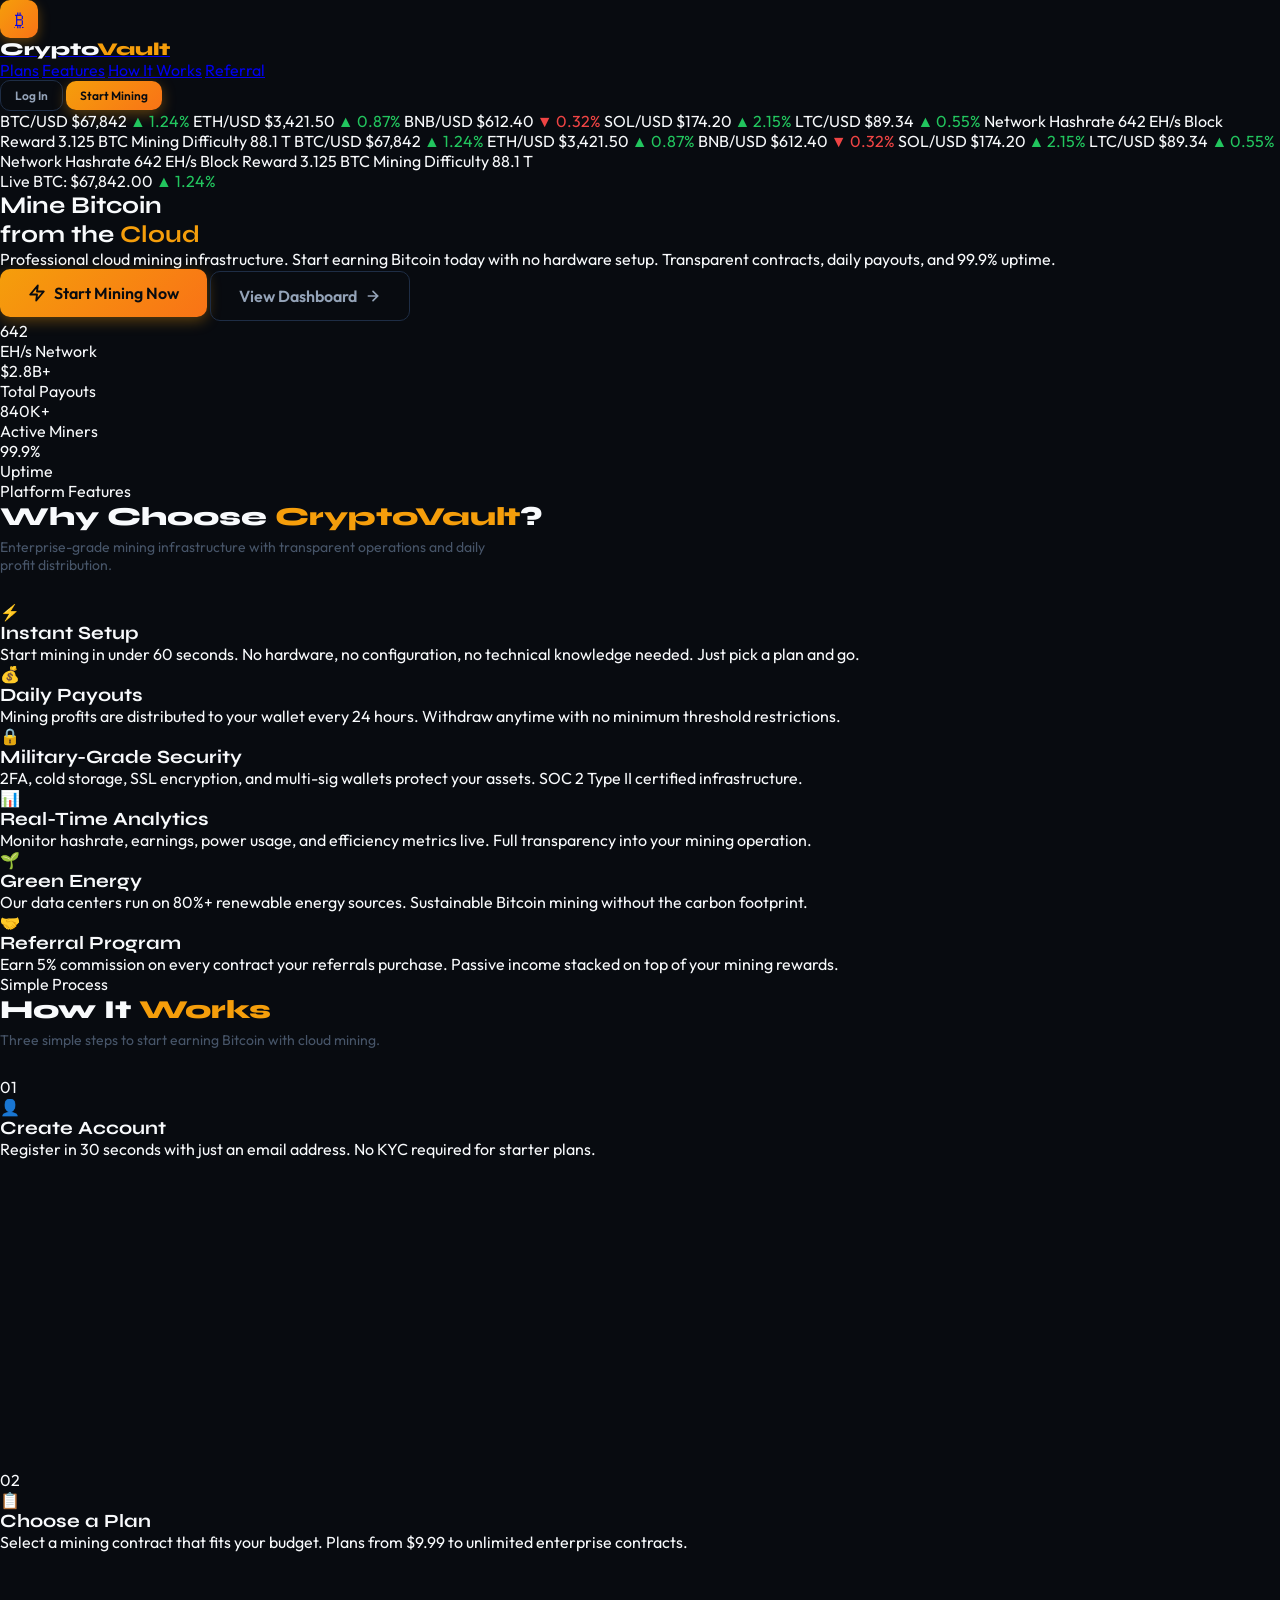
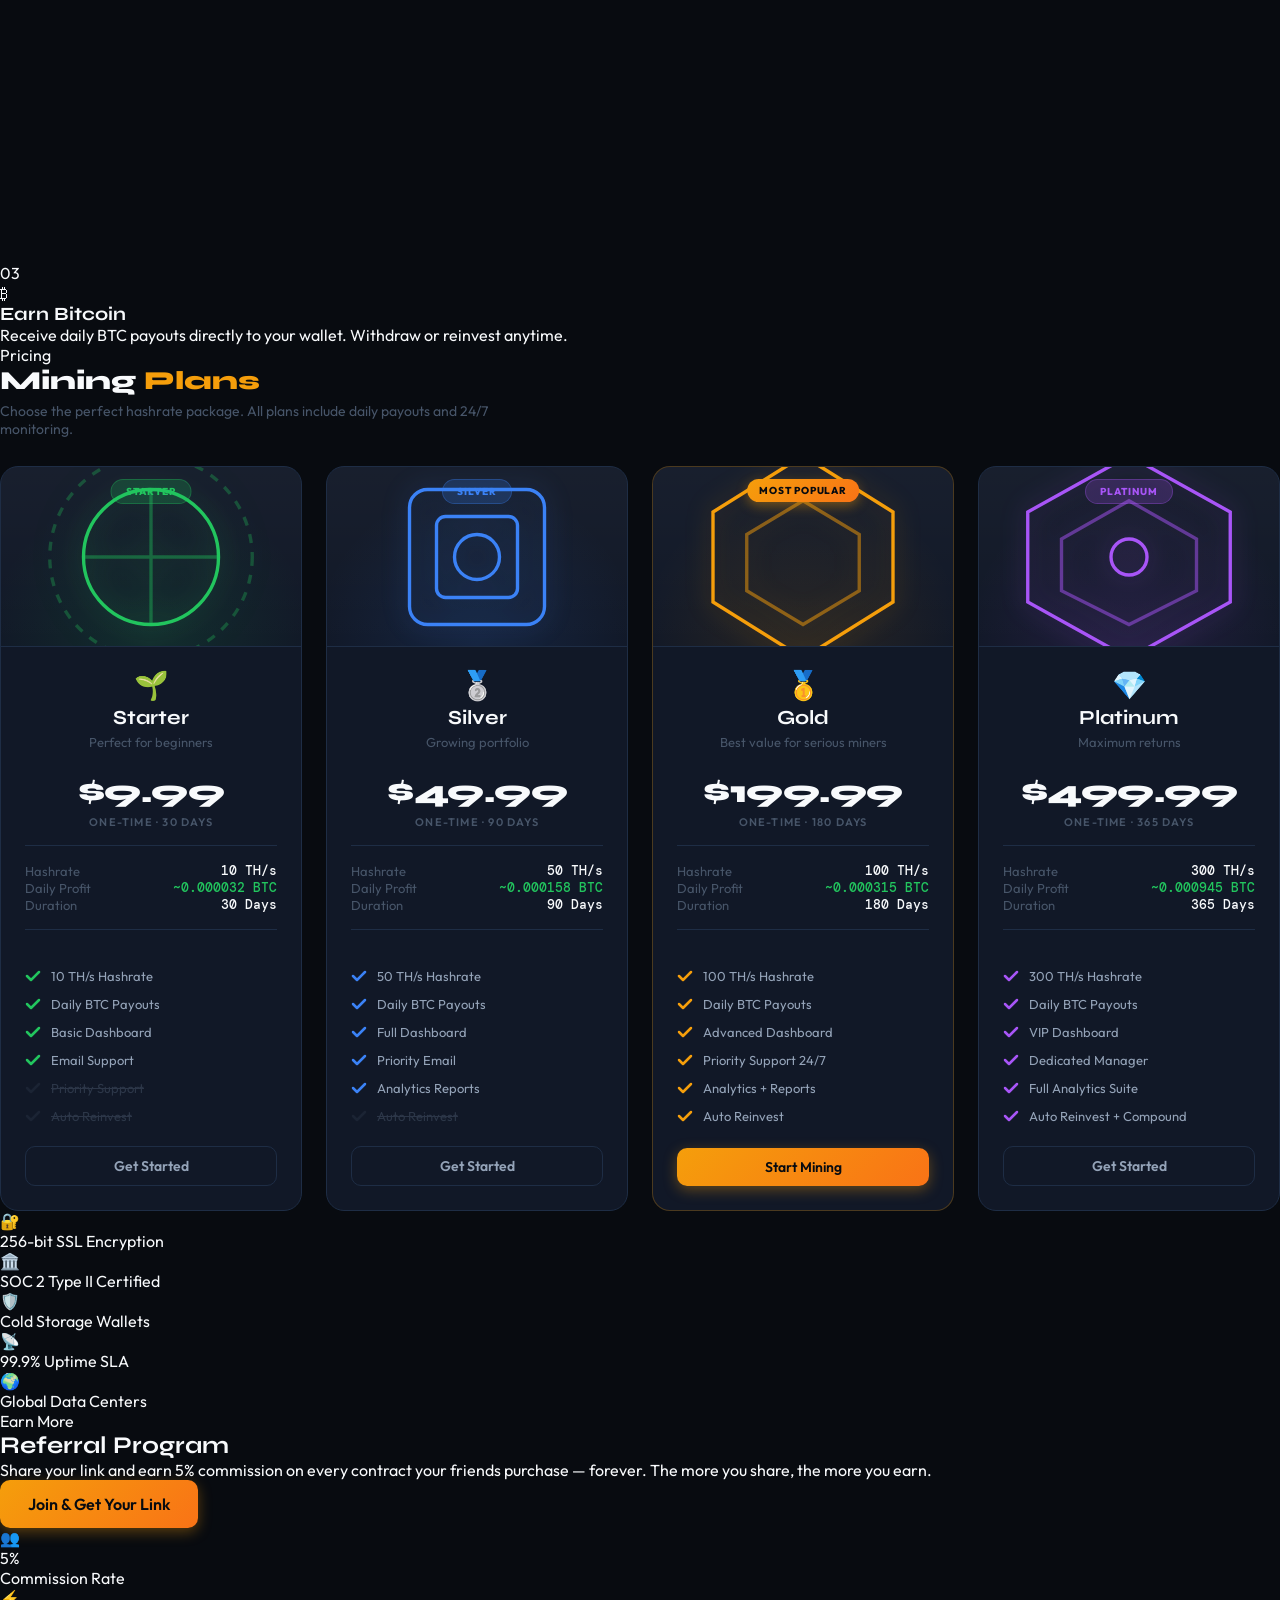
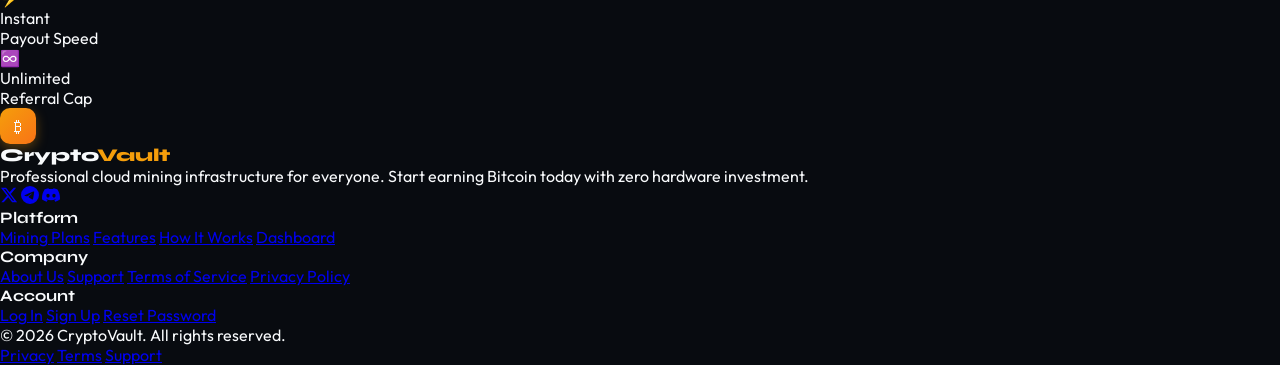
==== commit beea00c8: "Update index.html" ====
--- a/index.html
+++ b/index.html
@@ -9,31 +9,36 @@
 <link href="https://fonts.googleapis.com/css2?family=DM+Mono:wght@400;500&family=Outfit:wght@300;400;500;600;700&family=Syne:wght@400;700;800&display=swap" rel="stylesheet">
 <link rel="stylesheet" href="style.css">
 <link rel="icon" href="data:image/svg+xml,<svg xmlns='http://www.w3.org/2000/svg' viewBox='0 0 32 32'><rect width='32' height='32' rx='8' fill='%23f59e0b'/><text x='50%' y='55%' dominant-baseline='middle' text-anchor='middle' font-size='20' fill='%23080b10'>₿</text></svg>">
-<base target="_blank">
+
 </head>
-<body style="background:var(--bg-deep);">
-
-<!-- ─── LANDING NAV ──────────────────────────────────────── -->
-<nav class="landing-nav">
-  <a href="index.html" class="sidebar-logo" style="text-decoration:none;padding:0;">
-    <div class="logo-icon">₿</div>
-    <div class="logo-text">Crypto<span>Vault</span></div>
-  </a>
-  <div class="landing-nav-links">
-    <a href="#plans">Plans</a>
-    <a href="#features">Features</a>
-    <a href="#how">How It Works</a>
-    <a href="#referral-section">Referral</a>
-  </div>
-  <div class="landing-nav-btns">
-    <a href="login.html" class="btn btn-outline btn-sm">Log In</a>
-    <a href="login.html#register" class="btn btn-primary btn-sm">Start Mining</a>
+<body class="landing-page">
+
+<!-- ═══ NAVIGATION ═══ -->
+<nav class="landing-nav" id="landingNav">
+  <div class="nav-container">
+    <a href="index.html" class="nav-brand">
+      <div class="logo-icon">₿</div>
+      <div class="logo-text">Crypto<span>Vault</span></div>
+    </a>
+    <div class="landing-nav-links" id="navLinks">
+      <a href="#plans">Plans</a>
+      <a href="#features">Features</a>
+      <a href="#how">How It Works</a>
+      <a href="#referral-section">Referral</a>
+    </div>
+    <div class="landing-nav-btns">
+      <a href="login.html" class="btn btn-outline btn-sm">Log In</a>
+      <a href="login.html#register" class="btn btn-primary btn-sm">Start Mining</a>
+    </div>
+    <button class="menu-toggle" id="menuToggle" aria-label="Toggle menu">
+      <svg width="20" height="20" viewBox="0 0 24 24" fill="none" stroke="currentColor" stroke-width="2" stroke-linecap="round"><line x1="3" y1="6" x2="21" y2="6"/><line x1="3" y1="12" x2="21" y2="12"/><line x1="3" y1="18" x2="21" y2="18"/></svg>
+    </button>
   </div>
 </nav>
 
-<!-- ─── TICKER TAPE ──────────────────────────────────────── -->
-<div style="margin-top:68px;" class="ticker-tape">
-  <div class="ticker-tape-inner" id="tickerTape">
+<!-- ═══ TICKER TAPE ═══ -->
+<div class="ticker-wrap">
+  <div class="ticker-track" id="tickerTape">
     <span class="ticker-item"><span class="name">BTC/USD</span> <span class="btc-live-price">$67,842</span> <span class="ticker-up">▲ 1.24%</span></span>
     <span class="ticker-item"><span class="name">ETH/USD</span> $3,421.50 <span class="ticker-up">▲ 0.87%</span></span>
     <span class="ticker-item"><span class="name">BNB/USD</span> $612.40 <span class="ticker-down">▼ 0.32%</span></span>
@@ -42,7 +47,6 @@
     <span class="ticker-item"><span class="name">Network Hashrate</span> 642 EH/s</span>
     <span class="ticker-item"><span class="name">Block Reward</span> 3.125 BTC</span>
     <span class="ticker-item"><span class="name">Mining Difficulty</span> 88.1 T</span>
-    <!-- duplicate for seamless scroll -->
     <span class="ticker-item"><span class="name">BTC/USD</span> <span class="btc-live-price">$67,842</span> <span class="ticker-up">▲ 1.24%</span></span>
     <span class="ticker-item"><span class="name">ETH/USD</span> $3,421.50 <span class="ticker-up">▲ 0.87%</span></span>
     <span class="ticker-item"><span class="name">BNB/USD</span> $612.40 <span class="ticker-down">▼ 0.32%</span></span>
@@ -54,275 +58,457 @@
   </div>
 </div>
 
-<!-- ─── HERO ─────────────────────────────────────────────── -->
+<!-- ═══ HERO ═══ -->
 <section class="hero">
-  <div class="hero-eyebrow">⚡ Live BTC: <span id="heroPrice">$67,842.00</span> <span id="heroPct" class="ticker-up">▲ 1.24%</span></div>
-  <h1>Mine Bitcoin<br>from the <span style="color:var(--gold)">Cloud</span></h1>
-  <p>Professional cloud mining infrastructure. Start earning Bitcoin today with no hardware setup. Transparent contracts, daily payouts, and 99.9% uptime.</p>
-  <div class="hero-cta">
-    <a href="login.html#register" class="btn btn-primary btn-lg glow">🚀 Start Mining Now</a>
-    <a href="dashboard.html" class="btn btn-outline btn-lg">View Dashboard →</a>
-  </div>
-
-  <div class="hero-stats">
-    <div>
+  <div class="hero-bg"></div>
+  <div class="hero-particles" id="particles"></div>
+  <div class="hero-content">
+    <div class="hero-eyebrow">
+      <span class="live-dot"></span>
+      Live BTC: <span id="heroPrice">$67,842.00</span>
+      <span id="heroPct" class="ticker-up">▲ 1.24%</span>
+    </div>
+    <h1 class="hero-title">Mine Bitcoin<br>from the <span class="text-gold">Cloud</span></h1>
+    <p class="hero-desc">Professional cloud mining infrastructure. Start earning Bitcoin today with no hardware setup. Transparent contracts, daily payouts, and 99.9% uptime.</p>
+    <div class="hero-cta">
+      <a href="login.html#register" class="btn btn-primary btn-lg glow">
+        <svg width="18" height="18" viewBox="0 0 24 24" fill="none" stroke="currentColor" stroke-width="2.5" stroke-linecap="round" stroke-linejoin="round"><path d="M13 2L3 14h9l-1 8 10-12h-9l1-8z"/></svg>
+        Start Mining Now
+      </a>
+      <a href="dashboard.html" class="btn btn-outline btn-lg">
+        View Dashboard
+        <svg width="16" height="16" viewBox="0 0 24 24" fill="none" stroke="currentColor" stroke-width="2.5" stroke-linecap="round"><path d="M5 12h14M12 5l7 7-7 7"/></svg>
+      </a>
+    </div>
+  </div>
+
+  <div class="hero-stats-bar">
+    <div class="hero-stat">
       <div class="hero-stat-val" id="counterHash">642</div>
-      <div class="hero-stat-label">EH/s Network Hashrate</div>
-    </div>
-    <div>
+      <div class="hero-stat-label">EH/s Network</div>
+    </div>
+    <div class="hero-stat-divider"></div>
+    <div class="hero-stat">
       <div class="hero-stat-val">$2.8B+</div>
-      <div class="hero-stat-label">Total Payouts Made</div>
-    </div>
-    <div>
+      <div class="hero-stat-label">Total Payouts</div>
+    </div>
+    <div class="hero-stat-divider"></div>
+    <div class="hero-stat">
       <div class="hero-stat-val">840K+</div>
       <div class="hero-stat-label">Active Miners</div>
     </div>
-    <div>
+    <div class="hero-stat-divider"></div>
+    <div class="hero-stat">
       <div class="hero-stat-val">99.9%</div>
-      <div class="hero-stat-label">Platform Uptime</div>
+      <div class="hero-stat-label">Uptime</div>
     </div>
   </div>
 </section>
 
-<!-- ─── FEATURES ─────────────────────────────────────────── -->
+<!-- ═══ FEATURES ═══ -->
 <section class="landing-section" id="features">
   <div class="section-header">
+    <span class="section-tag">Platform Features</span>
     <h2>Why Choose <span>CryptoVault</span>?</h2>
     <p>Enterprise-grade mining infrastructure with transparent operations and daily profit distribution.</p>
   </div>
   <div class="feature-grid">
     <div class="feature-card">
-      <div class="feature-icon">⚡</div>
+      <div class="feature-icon-wrap"><span>⚡</span></div>
       <h3>Instant Setup</h3>
       <p>Start mining in under 60 seconds. No hardware, no configuration, no technical knowledge needed. Just pick a plan and go.</p>
     </div>
     <div class="feature-card">
-      <div class="feature-icon">💰</div>
+      <div class="feature-icon-wrap"><span>💰</span></div>
       <h3>Daily Payouts</h3>
       <p>Mining profits are distributed to your wallet every 24 hours. Withdraw anytime with no minimum threshold restrictions.</p>
     </div>
     <div class="feature-card">
-      <div class="feature-icon">🔒</div>
+      <div class="feature-icon-wrap"><span>🔒</span></div>
       <h3>Military-Grade Security</h3>
       <p>2FA, cold storage, SSL encryption, and multi-sig wallets protect your assets. SOC 2 Type II certified infrastructure.</p>
     </div>
     <div class="feature-card">
-      <div class="feature-icon">📊</div>
+      <div class="feature-icon-wrap"><span>📊</span></div>
       <h3>Real-Time Analytics</h3>
       <p>Monitor hashrate, earnings, power usage, and efficiency metrics live. Full transparency into your mining operation.</p>
     </div>
     <div class="feature-card">
-      <div class="feature-icon">🌱</div>
+      <div class="feature-icon-wrap"><span>🌱</span></div>
       <h3>Green Energy</h3>
       <p>Our data centers run on 80%+ renewable energy sources. Sustainable Bitcoin mining without the carbon footprint.</p>
     </div>
     <div class="feature-card">
-      <div class="feature-icon">🤝</div>
+      <div class="feature-icon-wrap"><span>🤝</span></div>
       <h3>Referral Program</h3>
       <p>Earn 5% commission on every contract your referrals purchase. Passive income stacked on top of your mining rewards.</p>
     </div>
   </div>
 </section>
 
-<!-- ─── HOW IT WORKS ──────────────────────────────────────── -->
-<section style="background:var(--bg-card);border-top:1px solid var(--border);border-bottom:1px solid var(--border);padding:80px 0;" id="how">
-  <div class="landing-section" style="padding-top:0;padding-bottom:0;">
+<!-- ═══ HOW IT WORKS ═══ -->
+<section class="how-section" id="how">
+  <div class="landing-section">
     <div class="section-header">
+      <span class="section-tag">Simple Process</span>
       <h2>How It <span>Works</span></h2>
       <p>Three simple steps to start earning Bitcoin with cloud mining.</p>
     </div>
-    <div style="display:grid;grid-template-columns:repeat(3,1fr);gap:32px;position:relative;">
-      <div style="position:absolute;top:52px;left:calc(16.7% + 16px);right:calc(16.7% + 16px);height:2px;background:linear-gradient(90deg,var(--gold-dim),var(--gold),var(--gold-dim));opacity:0.4;" class="hide-mobile"></div>
-      <div class="text-center" style="padding:0 24px;">
-        <div style="width:80px;height:80px;border-radius:50%;background:var(--gold-muted);border:2px solid rgba(245,158,11,0.3);display:flex;align-items:center;justify-content:center;font-size:32px;margin:0 auto 20px;">👤</div>
-        <div style="font-size:11px;font-weight:700;letter-spacing:2px;color:var(--gold);text-transform:uppercase;margin-bottom:10px;">Step 01</div>
-        <h3 style="font-size:18px;margin-bottom:10px;">Create Account</h3>
-        <p style="font-size:13px;color:var(--text-muted);line-height:1.7;">Register in 30 seconds with just an email address. No KYC required for starter plans.</p>
-      </div>
-      <div class="text-center" style="padding:0 24px;">
-        <div style="width:80px;height:80px;border-radius:50%;background:var(--gold-muted);border:2px solid rgba(245,158,11,0.3);display:flex;align-items:center;justify-content:center;font-size:32px;margin:0 auto 20px;">📋</div>
-        <div style="font-size:11px;font-weight:700;letter-spacing:2px;color:var(--gold);text-transform:uppercase;margin-bottom:10px;">Step 02</div>
-        <h3 style="font-size:18px;margin-bottom:10px;">Choose a Plan</h3>
-        <p style="font-size:13px;color:var(--text-muted);line-height:1.7;">Select a mining contract that fits your budget. Plans from $9.99 to unlimited enterprise contracts.</p>
-      </div>
-      <div class="text-center" style="padding:0 24px;">
-        <div style="width:80px;height:80px;border-radius:50%;background:var(--gold-muted);border:2px solid rgba(245,158,11,0.3);display:flex;align-items:center;justify-content:center;font-size:32px;margin:0 auto 20px;">₿</div>
-        <div style="font-size:11px;font-weight:700;letter-spacing:2px;color:var(--gold);text-transform:uppercase;margin-bottom:10px;">Step 03</div>
-        <h3 style="font-size:18px;margin-bottom:10px;">Earn Bitcoin</h3>
-        <p style="font-size:13px;color:var(--text-muted);line-height:1.7;">Receive daily BTC payouts directly to your wallet. Withdraw or reinvest anytime.</p>
+    <div class="steps-grid">
+      <div class="step-card">
+        <div class="step-number">01</div>
+        <div class="step-icon">👤</div>
+        <h3>Create Account</h3>
+        <p>Register in 30 seconds with just an email address. No KYC required for starter plans.</p>
+      </div>
+      <div class="step-connector hide-mobile">
+        <svg viewBox="0 0 100 24" fill="none" preserveAspectRatio="none"><path d="M0 12h90" stroke="url(#grad1)" stroke-width="2" stroke-dasharray="6 4"/><defs><linearGradient id="grad1" x1="0" y1="0" x2="1" y2="0"><stop offset="0%" stop-color="#d97706" stop-opacity="0.3"/><stop offset="50%" stop-color="#f59e0b" stop-opacity="0.8"/><stop offset="100%" stop-color="#d97706" stop-opacity="0.3"/></linearGradient></defs></svg>
+      </div>
+      <div class="step-card">
+        <div class="step-number">02</div>
+        <div class="step-icon">📋</div>
+        <h3>Choose a Plan</h3>
+        <p>Select a mining contract that fits your budget. Plans from $9.99 to unlimited enterprise contracts.</p>
+      </div>
+      <div class="step-connector hide-mobile">
+        <svg viewBox="0 0 100 24" fill="none" preserveAspectRatio="none"><path d="M0 12h90" stroke="url(#grad2)" stroke-width="2" stroke-dasharray="6 4"/><defs><linearGradient id="grad2" x1="0" y1="0" x2="1" y2="0"><stop offset="0%" stop-color="#d97706" stop-opacity="0.3"/><stop offset="50%" stop-color="#f59e0b" stop-opacity="0.8"/><stop offset="100%" stop-color="#d97706" stop-opacity="0.3"/></linearGradient></defs></svg>
+      </div>
+      <div class="step-card">
+        <div class="step-number">03</div>
+        <div class="step-icon">₿</div>
+        <h3>Earn Bitcoin</h3>
+        <p>Receive daily BTC payouts directly to your wallet. Withdraw or reinvest anytime.</p>
       </div>
     </div>
   </div>
 </section>
 
-<!-- ─── MINING PLANS ──────────────────────────────────────── -->
+<!-- ═══ MINING PLANS ═══ -->
 <section class="landing-section" id="plans">
   <div class="section-header">
+    <span class="section-tag">Pricing</span>
     <h2>Mining <span>Plans</span></h2>
     <p>Choose the perfect hashrate package. All plans include daily payouts and 24/7 monitoring.</p>
   </div>
   <div class="plans-grid">
 
     <!-- Starter -->
-    <div class="plan-card">
-      <div class="plan-icon">🌱</div>
-      <div class="plan-name">Starter</div>
-      <div class="plan-desc">Perfect for beginners</div>
-      <div class="plan-price">$9<span>.99</span></div>
-      <div class="plan-period">One-time contract · 30 days</div>
-      <div class="plan-divider"></div>
-      <div class="plan-stat"><span>Hashrate</span><span class="plan-stat-val">10 TH/s</span></div>
-      <div class="plan-stat"><span>Daily Profit</span><span class="plan-stat-val text-green">~0.000032 BTC</span></div>
-      <div class="plan-stat"><span>Duration</span><span class="plan-stat-val">30 Days</span></div>
-      <div class="plan-divider"></div>
-      <ul class="plan-features">
-        <li>10 TH/s Hashrate</li>
-        <li>Daily BTC Payouts</li>
-        <li>Basic Dashboard</li>
-        <li>Email Support</li>
-        <li class="unavail">Priority Support</li>
-        <li class="unavail">Auto Reinvest</li>
-      </ul>
-      <a href="login.html#register" class="btn btn-outline btn-full">Get Started</a>
+    <div class="plan-card starter">
+      <div class="plan-badge">Starter</div>
+      <div class="plan-image">
+        <svg viewBox="0 0 120 120" fill="none" stroke="currentColor" stroke-width="1.5"><circle cx="60" cy="60" r="45" stroke-dasharray="4 4" opacity="0.3"/><circle cx="60" cy="60" r="30"/><path d="M60 30v60M30 60h60" opacity="0.4"/></svg>
+        <div class="plan-image-overlay"></div>
+      </div>
+      <div class="plan-content">
+        <div class="plan-header">
+          <div class="plan-icon">🌱</div>
+          <div class="plan-name">Starter</div>
+          <div class="plan-desc">Perfect for beginners</div>
+        </div>
+        <div class="plan-price">$9<span>.99</span></div>
+        <div class="plan-period">One-time · 30 days</div>
+        <div class="plan-divider"></div>
+        <div class="plan-stat"><span>Hashrate</span><span class="plan-stat-val">10 TH/s</span></div>
+        <div class="plan-stat"><span>Daily Profit</span><span class="plan-stat-val text-green">~0.000032 BTC</span></div>
+        <div class="plan-stat"><span>Duration</span><span class="plan-stat-val">30 Days</span></div>
+        <div class="plan-divider"></div>
+        <ul class="plan-features">
+          <li><svg class="check" viewBox="0 0 16 16"><polyline points="2 8 6 12 14 4"/></svg>10 TH/s Hashrate</li>
+          <li><svg class="check" viewBox="0 0 16 16"><polyline points="2 8 6 12 14 4"/></svg>Daily BTC Payouts</li>
+          <li><svg class="check" viewBox="0 0 16 16"><polyline points="2 8 6 12 14 4"/></svg>Basic Dashboard</li>
+          <li><svg class="check" viewBox="0 0 16 16"><polyline points="2 8 6 12 14 4"/></svg>Email Support</li>
+          <li class="unavail"><svg class="check" viewBox="0 0 16 16"><polyline points="2 8 6 12 14 4"/></svg>Priority Support</li>
+          <li class="unavail"><svg class="check" viewBox="0 0 16 16"><polyline points="2 8 6 12 14 4"/></svg>Auto Reinvest</li>
+        </ul>
+        <a href="login.html#register" class="btn btn-outline btn-full plan-purchase-btn">Get Started</a>
+      </div>
     </div>
 
     <!-- Silver -->
-    <div class="plan-card">
-      <div class="plan-icon">🥈</div>
-      <div class="plan-name">Silver</div>
-      <div class="plan-desc">Growing portfolio</div>
-      <div class="plan-price">$49<span>.99</span></div>
-      <div class="plan-period">One-time contract · 90 days</div>
-      <div class="plan-divider"></div>
-      <div class="plan-stat"><span>Hashrate</span><span class="plan-stat-val">50 TH/s</span></div>
-      <div class="plan-stat"><span>Daily Profit</span><span class="plan-stat-val text-green">~0.000158 BTC</span></div>
-      <div class="plan-stat"><span>Duration</span><span class="plan-stat-val">90 Days</span></div>
-      <div class="plan-divider"></div>
-      <ul class="plan-features">
-        <li>50 TH/s Hashrate</li>
-        <li>Daily BTC Payouts</li>
-        <li>Full Dashboard</li>
-        <li>Priority Email</li>
-        <li>Analytics Reports</li>
-        <li class="unavail">Auto Reinvest</li>
-      </ul>
-      <a href="login.html#register" class="btn btn-outline btn-full">Get Started</a>
+    <div class="plan-card silver">
+      <div class="plan-badge">Silver</div>
+      <div class="plan-image">
+        <svg viewBox="0 0 120 120" fill="none" stroke="currentColor" stroke-width="1.5"><rect x="30" y="30" width="60" height="60" rx="8"/><rect x="42" y="42" width="36" height="36" rx="4"/><circle cx="60" cy="60" r="10"/></svg>
+        <div class="plan-image-overlay"></div>
+      </div>
+      <div class="plan-content">
+        <div class="plan-header">
+          <div class="plan-icon">🥈</div>
+          <div class="plan-name">Silver</div>
+          <div class="plan-desc">Growing portfolio</div>
+        </div>
+        <div class="plan-price">$49<span>.99</span></div>
+        <div class="plan-period">One-time · 90 days</div>
+        <div class="plan-divider"></div>
+        <div class="plan-stat"><span>Hashrate</span><span class="plan-stat-val">50 TH/s</span></div>
+        <div class="plan-stat"><span>Daily Profit</span><span class="plan-stat-val text-green">~0.000158 BTC</span></div>
+        <div class="plan-stat"><span>Duration</span><span class="plan-stat-val">90 Days</span></div>
+        <div class="plan-divider"></div>
+        <ul class="plan-features">
+          <li><svg class="check" viewBox="0 0 16 16"><polyline points="2 8 6 12 14 4"/></svg>50 TH/s Hashrate</li>
+          <li><svg class="check" viewBox="0 0 16 16"><polyline points="2 8 6 12 14 4"/></svg>Daily BTC Payouts</li>
+          <li><svg class="check" viewBox="0 0 16 16"><polyline points="2 8 6 12 14 4"/></svg>Full Dashboard</li>
+          <li><svg class="check" viewBox="0 0 16 16"><polyline points="2 8 6 12 14 4"/></svg>Priority Email</li>
+          <li><svg class="check" viewBox="0 0 16 16"><polyline points="2 8 6 12 14 4"/></svg>Analytics Reports</li>
+          <li class="unavail"><svg class="check" viewBox="0 0 16 16"><polyline points="2 8 6 12 14 4"/></svg>Auto Reinvest</li>
+        </ul>
+        <a href="login.html#register" class="btn btn-outline btn-full plan-purchase-btn">Get Started</a>
+      </div>
     </div>
 
     <!-- Gold (Featured) -->
-    <div class="plan-card featured">
-      <div class="plan-featured-badge">Most Popular</div>
-      <div class="plan-icon">🥇</div>
-      <div class="plan-name">Gold</div>
-      <div class="plan-desc">Best value for serious miners</div>
-      <div class="plan-price">$199<span>.99</span></div>
-      <div class="plan-period">One-time contract · 180 days</div>
-      <div class="plan-divider"></div>
-      <div class="plan-stat"><span>Hashrate</span><span class="plan-stat-val">100 TH/s</span></div>
-      <div class="plan-stat"><span>Daily Profit</span><span class="plan-stat-val text-green">~0.000315 BTC</span></div>
-      <div class="plan-stat"><span>Duration</span><span class="plan-stat-val">180 Days</span></div>
-      <div class="plan-divider"></div>
-      <ul class="plan-features">
-        <li>100 TH/s Hashrate</li>
-        <li>Daily BTC Payouts</li>
-        <li>Advanced Dashboard</li>
-        <li>Priority Support 24/7</li>
-        <li>Analytics + Reports</li>
-        <li>Auto Reinvest</li>
-      </ul>
-      <a href="login.html#register" class="btn btn-primary btn-full">Start Mining</a>
+    <div class="plan-card gold featured">
+      <div class="plan-badge-popular">Most Popular</div>
+      <div class="plan-image">
+        <svg viewBox="0 0 120 120" fill="none" stroke="currentColor" stroke-width="1.5"><polygon points="60,15 100,40 100,80 60,105 20,80 20,40"/><polygon points="60,35 85,50 85,75 60,90 35,75 35,50" opacity="0.5"/></svg>
+        <div class="plan-image-overlay"></div>
+      </div>
+      <div class="plan-content">
+        <div class="plan-header">
+          <div class="plan-icon">🥇</div>
+          <div class="plan-name">Gold</div>
+          <div class="plan-desc">Best value for serious miners</div>
+        </div>
+        <div class="plan-price">$199<span>.99</span></div>
+        <div class="plan-period">One-time · 180 days</div>
+        <div class="plan-divider"></div>
+        <div class="plan-stat"><span>Hashrate</span><span class="plan-stat-val">100 TH/s</span></div>
+        <div class="plan-stat"><span>Daily Profit</span><span class="plan-stat-val text-green">~0.000315 BTC</span></div>
+        <div class="plan-stat"><span>Duration</span><span class="plan-stat-val">180 Days</span></div>
+        <div class="plan-divider"></div>
+        <ul class="plan-features">
+          <li><svg class="check" viewBox="0 0 16 16"><polyline points="2 8 6 12 14 4"/></svg>100 TH/s Hashrate</li>
+          <li><svg class="check" viewBox="0 0 16 16"><polyline points="2 8 6 12 14 4"/></svg>Daily BTC Payouts</li>
+          <li><svg class="check" viewBox="0 0 16 16"><polyline points="2 8 6 12 14 4"/></svg>Advanced Dashboard</li>
+          <li><svg class="check" viewBox="0 0 16 16"><polyline points="2 8 6 12 14 4"/></svg>Priority Support 24/7</li>
+          <li><svg class="check" viewBox="0 0 16 16"><polyline points="2 8 6 12 14 4"/></svg>Analytics + Reports</li>
+          <li><svg class="check" viewBox="0 0 16 16"><polyline points="2 8 6 12 14 4"/></svg>Auto Reinvest</li>
+        </ul>
+        <a href="login.html#register" class="btn btn-primary btn-full plan-purchase-btn">Start Mining</a>
+      </div>
     </div>
 
     <!-- Platinum -->
-    <div class="plan-card">
-      <div class="plan-icon">💎</div>
-      <div class="plan-name">Platinum</div>
-      <div class="plan-desc">Maximum returns</div>
-      <div class="plan-price">$499<span>.99</span></div>
-      <div class="plan-period">One-time contract · 365 days</div>
-      <div class="plan-divider"></div>
-      <div class="plan-stat"><span>Hashrate</span><span class="plan-stat-val">300 TH/s</span></div>
-      <div class="plan-stat"><span>Daily Profit</span><span class="plan-stat-val text-green">~0.000945 BTC</span></div>
-      <div class="plan-stat"><span>Duration</span><span class="plan-stat-val">365 Days</span></div>
-      <div class="plan-divider"></div>
-      <ul class="plan-features">
-        <li>300 TH/s Hashrate</li>
-        <li>Daily BTC Payouts</li>
-        <li>VIP Dashboard</li>
-        <li>Dedicated Manager</li>
-        <li>Full Analytics Suite</li>
-        <li>Auto Reinvest + Compound</li>
-      </ul>
-      <a href="login.html#register" class="btn btn-outline btn-full">Get Started</a>
+    <div class="plan-card platinum">
+      <div class="plan-badge">Platinum</div>
+      <div class="plan-image">
+        <svg viewBox="0 0 120 120" fill="none" stroke="currentColor" stroke-width="1.5"><path d="M60 15l45 25v40L60 105 15 80V40l45-25z"/><path d="M60 35l30 17v23L60 90 30 75V52l30-17z" opacity="0.5"/><circle cx="60" cy="60" r="8"/></svg>
+        <div class="plan-image-overlay"></div>
+      </div>
+      <div class="plan-content">
+        <div class="plan-header">
+          <div class="plan-icon">💎</div>
+          <div class="plan-name">Platinum</div>
+          <div class="plan-desc">Maximum returns</div>
+        </div>
+        <div class="plan-price">$499<span>.99</span></div>
+        <div class="plan-period">One-time · 365 days</div>
+        <div class="plan-divider"></div>
+        <div class="plan-stat"><span>Hashrate</span><span class="plan-stat-val">300 TH/s</span></div>
+        <div class="plan-stat"><span>Daily Profit</span><span class="plan-stat-val text-green">~0.000945 BTC</span></div>
+        <div class="plan-stat"><span>Duration</span><span class="plan-stat-val">365 Days</span></div>
+        <div class="plan-divider"></div>
+        <ul class="plan-features">
+          <li><svg class="check" viewBox="0 0 16 16"><polyline points="2 8 6 12 14 4"/></svg>300 TH/s Hashrate</li>
+          <li><svg class="check" viewBox="0 0 16 16"><polyline points="2 8 6 12 14 4"/></svg>Daily BTC Payouts</li>
+          <li><svg class="check" viewBox="0 0 16 16"><polyline points="2 8 6 12 14 4"/></svg>VIP Dashboard</li>
+          <li><svg class="check" viewBox="0 0 16 16"><polyline points="2 8 6 12 14 4"/></svg>Dedicated Manager</li>
+          <li><svg class="check" viewBox="0 0 16 16"><polyline points="2 8 6 12 14 4"/></svg>Full Analytics Suite</li>
+          <li><svg class="check" viewBox="0 0 16 16"><polyline points="2 8 6 12 14 4"/></svg>Auto Reinvest + Compound</li>
+        </ul>
+        <a href="login.html#register" class="btn btn-outline btn-full plan-purchase-btn">Get Started</a>
+      </div>
     </div>
 
   </div>
 </section>
 
-<!-- ─── REFERRAL ──────────────────────────────────────────── -->
-<section style="background:var(--bg-card);border-top:1px solid var(--border);border-bottom:1px solid var(--border);padding:80px 0;" id="referral-section">
-  <div class="landing-section" style="padding-top:0;padding-bottom:0;max-width:800px;text-align:center;">
-    <div class="section-header" style="margin-bottom:32px;">
-      <h2>💸 Referral <span>Program</span></h2>
-      <p>Share your link and earn 5% commission on every contract your friends purchase — forever.</p>
-    </div>
-    <div style="display:grid;grid-template-columns:repeat(3,1fr);gap:20px;margin-bottom:40px;">
-      <div class="card text-center" style="padding:24px;">
-        <div style="font-size:32px;margin-bottom:8px;">👥</div>
-        <div style="font-family:'Syne',sans-serif;font-size:28px;font-weight:800;color:var(--gold)">5%</div>
-        <div style="font-size:13px;color:var(--text-muted);margin-top:4px;">Commission Rate</div>
-      </div>
-      <div class="card text-center" style="padding:24px;">
-        <div style="font-size:32px;margin-bottom:8px;">⚡</div>
-        <div style="font-family:'Syne',sans-serif;font-size:28px;font-weight:800;color:var(--gold)">Instant</div>
-        <div style="font-size:13px;color:var(--text-muted);margin-top:4px;">Payout Speed</div>
-      </div>
-      <div class="card text-center" style="padding:24px;">
-        <div style="font-size:32px;margin-bottom:8px;">♾️</div>
-        <div style="font-family:'Syne',sans-serif;font-size:28px;font-weight:800;color:var(--gold)">Unlimited</div>
-        <div style="font-size:13px;color:var(--text-muted);margin-top:4px;">Referral Cap</div>
-      </div>
-    </div>
-    <a href="login.html#register" class="btn btn-primary btn-lg">Join & Get Your Link</a>
+<!-- ═══ TRUST / SECURITY BANNER ═══ -->
+<section class="trust-section">
+  <div class="landing-section">
+    <div class="trust-grid">
+      <div class="trust-item">
+        <div class="trust-icon">🔐</div>
+        <div class="trust-label">256-bit SSL Encryption</div>
+      </div>
+      <div class="trust-item">
+        <div class="trust-icon">🏛️</div>
+        <div class="trust-label">SOC 2 Type II Certified</div>
+      </div>
+      <div class="trust-item">
+        <div class="trust-icon">🛡️</div>
+        <div class="trust-label">Cold Storage Wallets</div>
+      </div>
+      <div class="trust-item">
+        <div class="trust-icon">📡</div>
+        <div class="trust-label">99.9% Uptime SLA</div>
+      </div>
+      <div class="trust-item">
+        <div class="trust-icon">🌍</div>
+        <div class="trust-label">Global Data Centers</div>
+      </div>
+    </div>
   </div>
 </section>
 
-<!-- ─── FOOTER ────────────────────────────────────────────── -->
-<footer>
-  <div class="flex items-center gap-12">
-    <div class="logo-icon" style="width:32px;height:32px;font-size:15px;">₿</div>
-    <div>
-      <div class="logo-text" style="font-size:15px;">Crypto<span style="color:var(--gold)">Vault</span></div>
-      <div class="footer-copy">© 2026 CryptoVault. All rights reserved.</div>
-    </div>
-  </div>
-  <div class="footer-links">
-    <a href="privacy.html">Privacy</a>
-    <a href="terms.html">Terms</a>
-    <a href="support.html">Support</a>
-    <a href="about.html">About</a>
-    <a href="login.html">Login</a>
-    <a href="dashboard.html">Dashboard</a>
+<!-- ═══ REFERRAL ═══ -->
+<section class="referral-section" id="referral-section">
+  <div class="landing-section">
+    <div class="referral-layout">
+      <div class="referral-left">
+        <span class="section-tag">Earn More</span>
+        <h2>Referral <span>Program</span></h2>
+        <p>Share your link and earn 5% commission on every contract your friends purchase — forever. The more you share, the more you earn.</p>
+        <a href="login.html#register" class="btn btn-primary btn-lg">Join & Get Your Link</a>
+      </div>
+      <div class="referral-right">
+        <div class="referral-card-item">
+          <div class="referral-card-icon">👥</div>
+          <div class="referral-card-val">5%</div>
+          <div class="referral-card-label">Commission Rate</div>
+        </div>
+        <div class="referral-card-item">
+          <div class="referral-card-icon">⚡</div>
+          <div class="referral-card-val">Instant</div>
+          <div class="referral-card-label">Payout Speed</div>
+        </div>
+        <div class="referral-card-item">
+          <div class="referral-card-icon">♾️</div>
+          <div class="referral-card-val">Unlimited</div>
+          <div class="referral-card-label">Referral Cap</div>
+        </div>
+      </div>
+    </div>
+  </div>
+</section>
+
+<!-- ═══ FOOTER ═══ -->
+<footer class="landing-footer">
+  <div class="footer-container">
+    <div class="footer-brand">
+      <div class="footer-brand-row">
+        <div class="logo-icon" style="width:36px;height:36px;font-size:16px;">₿</div>
+        <div class="logo-text" style="font-size:18px;">Crypto<span style="color:var(--gold)">Vault</span></div>
+      </div>
+      <p class="footer-desc">Professional cloud mining infrastructure for everyone. Start earning Bitcoin today with zero hardware investment.</p>
+      <div class="footer-social">
+        <a href="#" aria-label="Twitter"><svg width="18" height="18" viewBox="0 0 24 24" fill="currentColor"><path d="M18.244 2.25h3.308l-7.227 8.26 8.502 11.24H16.17l-5.214-6.817L4.99 21.75H1.68l7.73-8.835L1.254 2.25H8.08l4.713 6.231zm-1.161 17.52h1.833L7.084 4.126H5.117z"/></svg></a>
+        <a href="#" aria-label="Telegram"><svg width="18" height="18" viewBox="0 0 24 24" fill="currentColor"><path d="M11.944 0A12 12 0 0 0 0 12a12 12 0 0 0 12 12 12 12 0 0 0 12-12A12 12 0 0 0 12 0a12 12 0 0 0-.056 0zm4.962 7.224c.1-.002.321.023.465.14a.506.506 0 0 1 .171.325c.016.093.036.306.02.472-.18 1.898-.962 6.502-1.36 8.627-.168.9-.499 1.201-.82 1.23-.696.065-1.225-.46-1.9-.902-1.056-.693-1.653-1.124-2.678-1.8-1.185-.78-.417-1.21.258-1.91.177-.184 3.247-2.977 3.307-3.23.007-.032.014-.15-.056-.212s-.174-.041-.249-.024c-.106.024-1.793 1.14-5.061 3.345-.48.33-.913.49-1.302.48-.428-.008-1.252-.241-1.865-.44-.752-.245-1.349-.374-1.297-.789.027-.216.325-.437.893-.663 3.498-1.524 5.83-2.529 6.998-3.014 3.332-1.386 4.025-1.627 4.476-1.635z"/></svg></a>
+        <a href="#" aria-label="Discord"><svg width="18" height="18" viewBox="0 0 24 24" fill="currentColor"><path d="M20.317 4.37a19.791 19.791 0 0 0-4.885-1.515.074.074 0 0 0-.079.037c-.21.375-.444.864-.608 1.25a18.27 18.27 0 0 0-5.487 0 12.64 12.64 0 0 0-.617-1.25.077.077 0 0 0-.079-.037A19.736 19.736 0 0 0 3.677 4.37a.07.07 0 0 0-.032.027C.533 9.046-.32 13.58.099 18.057a.082.082 0 0 0 .031.057 19.9 19.9 0 0 0 5.993 3.03.078.078 0 0 0 .084-.028 14.09 14.09 0 0 0 1.226-1.994.076.076 0 0 0-.041-.106 13.107 13.107 0 0 1-1.872-.892.077.077 0 0 1-.008-.128 10.2 10.2 0 0 0 .372-.292.074.074 0 0 1 .077-.01c3.928 1.793 8.18 1.793 12.062 0a.074.074 0 0 1 .078.01c.12.098.246.198.373.292a.077.077 0 0 1-.006.127 12.299 12.299 0 0 1-1.873.892.077.077 0 0 0-.041.107c.36.698.772 1.362 1.225 1.993a.076.076 0 0 0 .084.028 19.839 19.839 0 0 0 6.002-3.03.077.077 0 0 0 .032-.054c.5-5.177-.838-9.674-3.549-13.66a.061.061 0 0 0-.031-.03zM8.02 15.33c-1.183 0-2.157-1.085-2.157-2.419 0-1.333.956-2.419 2.157-2.419 1.21 0 2.176 1.096 2.157 2.42 0 1.333-.956 2.418-2.157 2.418zm7.975 0c-1.183 0-2.157-1.085-2.157-2.419 0-1.333.955-2.419 2.157-2.419 1.21 0 2.176 1.096 2.157 2.42 0 1.333-.946 2.418-2.157 2.418z"/></svg></a>
+      </div>
+    </div>
+    <div class="footer-links-col">
+      <h4>Platform</h4>
+      <a href="#plans">Mining Plans</a>
+      <a href="#features">Features</a>
+      <a href="#how">How It Works</a>
+      <a href="dashboard.html">Dashboard</a>
+    </div>
+    <div class="footer-links-col">
+      <h4>Company</h4>
+      <a href="about.html">About Us</a>
+      <a href="support.html">Support</a>
+      <a href="terms.html">Terms of Service</a>
+      <a href="privacy.html">Privacy Policy</a>
+    </div>
+    <div class="footer-links-col">
+      <h4>Account</h4>
+      <a href="login.html">Log In</a>
+      <a href="login.html#register">Sign Up</a>
+      <a href="reset-password.html">Reset Password</a>
+    </div>
+  </div>
+  <div class="footer-bottom">
+    <div class="footer-copy">© 2026 CryptoVault. All rights reserved.</div>
+    <div class="footer-legal">
+      <a href="privacy.html">Privacy</a>
+      <a href="terms.html">Terms</a>
+      <a href="support.html">Support</a>
+    </div>
   </div>
 </footer>
 
 <script src="app.js"></script>
 <script>
 document.addEventListener('DOMContentLoaded', () => {
+  // Mobile menu toggle
+  const menuToggle = document.getElementById('menuToggle');
+  const navLinks = document.getElementById('navLinks');
+  if (menuToggle && navLinks) {
+    menuToggle.addEventListener('click', () => {
+      navLinks.classList.toggle('open');
+      menuToggle.classList.toggle('open');
+    });
+  }
+
+  // Smooth scroll for anchor links
+  document.querySelectorAll('a[href^="#"]').forEach(anchor => {
+    anchor.addEventListener('click', function(e) {
+      e.preventDefault();
+      const target = document.querySelector(this.getAttribute('href'));
+      if (target) {
+        target.scrollIntoView({ behavior: 'smooth', block: 'start' });
+        if (navLinks) navLinks.classList.remove('open');
+      }
+    });
+  });
+
+  // Navbar scroll effect
+  const landingNav = document.getElementById('landingNav');
+  if (landingNav) {
+    window.addEventListener('scroll', () => {
+      if (window.scrollY > 50) {
+        landingNav.classList.add('scrolled');
+      } else {
+        landingNav.classList.remove('scrolled');
+      }
+    });
+  }
+
+  // Intersection Observer for fade-in animations
+  const observer = new IntersectionObserver((entries) => {
+    entries.forEach(entry => {
+      if (entry.isIntersecting) {
+        entry.target.classList.add('visible');
+      }
+    });
+  }, { threshold: 0.1 });
+
+  document.querySelectorAll('.feature-card, .step-card, .plan-card, .referral-card-item, .trust-item').forEach(el => {
+    el.classList.add('reveal');
+    observer.observe(el);
+  });
+
   // Update landing page BTC price
-  BTCPrice.onChange((price, prev) => {
-    const up = price >= prev;
-    const pct = BTCPrice.pctChange();
-    document.querySelectorAll('.btc-live-price').forEach(el => el.textContent = BTCPrice.format(price));
-    const heroEl = document.getElementById('heroPrice');
-    const heroPct = document.getElementById('heroPct');
-    if (heroEl) heroEl.textContent = BTCPrice.format(price);
-    if (heroPct) {
-      heroPct.textContent = (up ? '▲ ' : '▼ ') + Math.abs(pct) + '%';
-      heroPct.className = up ? 'ticker-up' : 'ticker-down';
+  if (typeof BTCPrice !== 'undefined') {
+    BTCPrice.onChange((price, prev) => {
+      const up = price >= prev;
+      const pct = BTCPrice.pctChange();
+      document.querySelectorAll('.btc-live-price').forEach(el => el.textContent = BTCPrice.format(price));
+      const heroEl = document.getElementById('heroPrice');
+      const heroPct = document.getElementById('heroPct');
+      if (heroEl) heroEl.textContent = BTCPrice.format(price);
+      if (heroPct) {
+        heroPct.textContent = (up ? '▲ ' : '▼ ') + Math.abs(pct) + '%';
+        heroPct.className = up ? 'ticker-up' : 'ticker-down';
+      }
+    });
+    BTCPrice.start();
+  }
+
+  // Simple particle effect for hero
+  const particlesContainer = document.getElementById('particles');
+  if (particlesContainer) {
+    for (let i = 0; i < 30; i++) {
+      const p = document.createElement('div');
+      p.className = 'particle';
+      p.style.left = Math.random() * 100 + '%';
+      p.style.top = Math.random() * 100 + '%';
+      p.style.animationDelay = Math.random() * 6 + 's';
+      p.style.animationDuration = (4 + Math.random() * 6) + 's';
+      particlesContainer.appendChild(p);
     }
-  });
-  BTCPrice.start();
+  }
 });
 </script>
 </body>
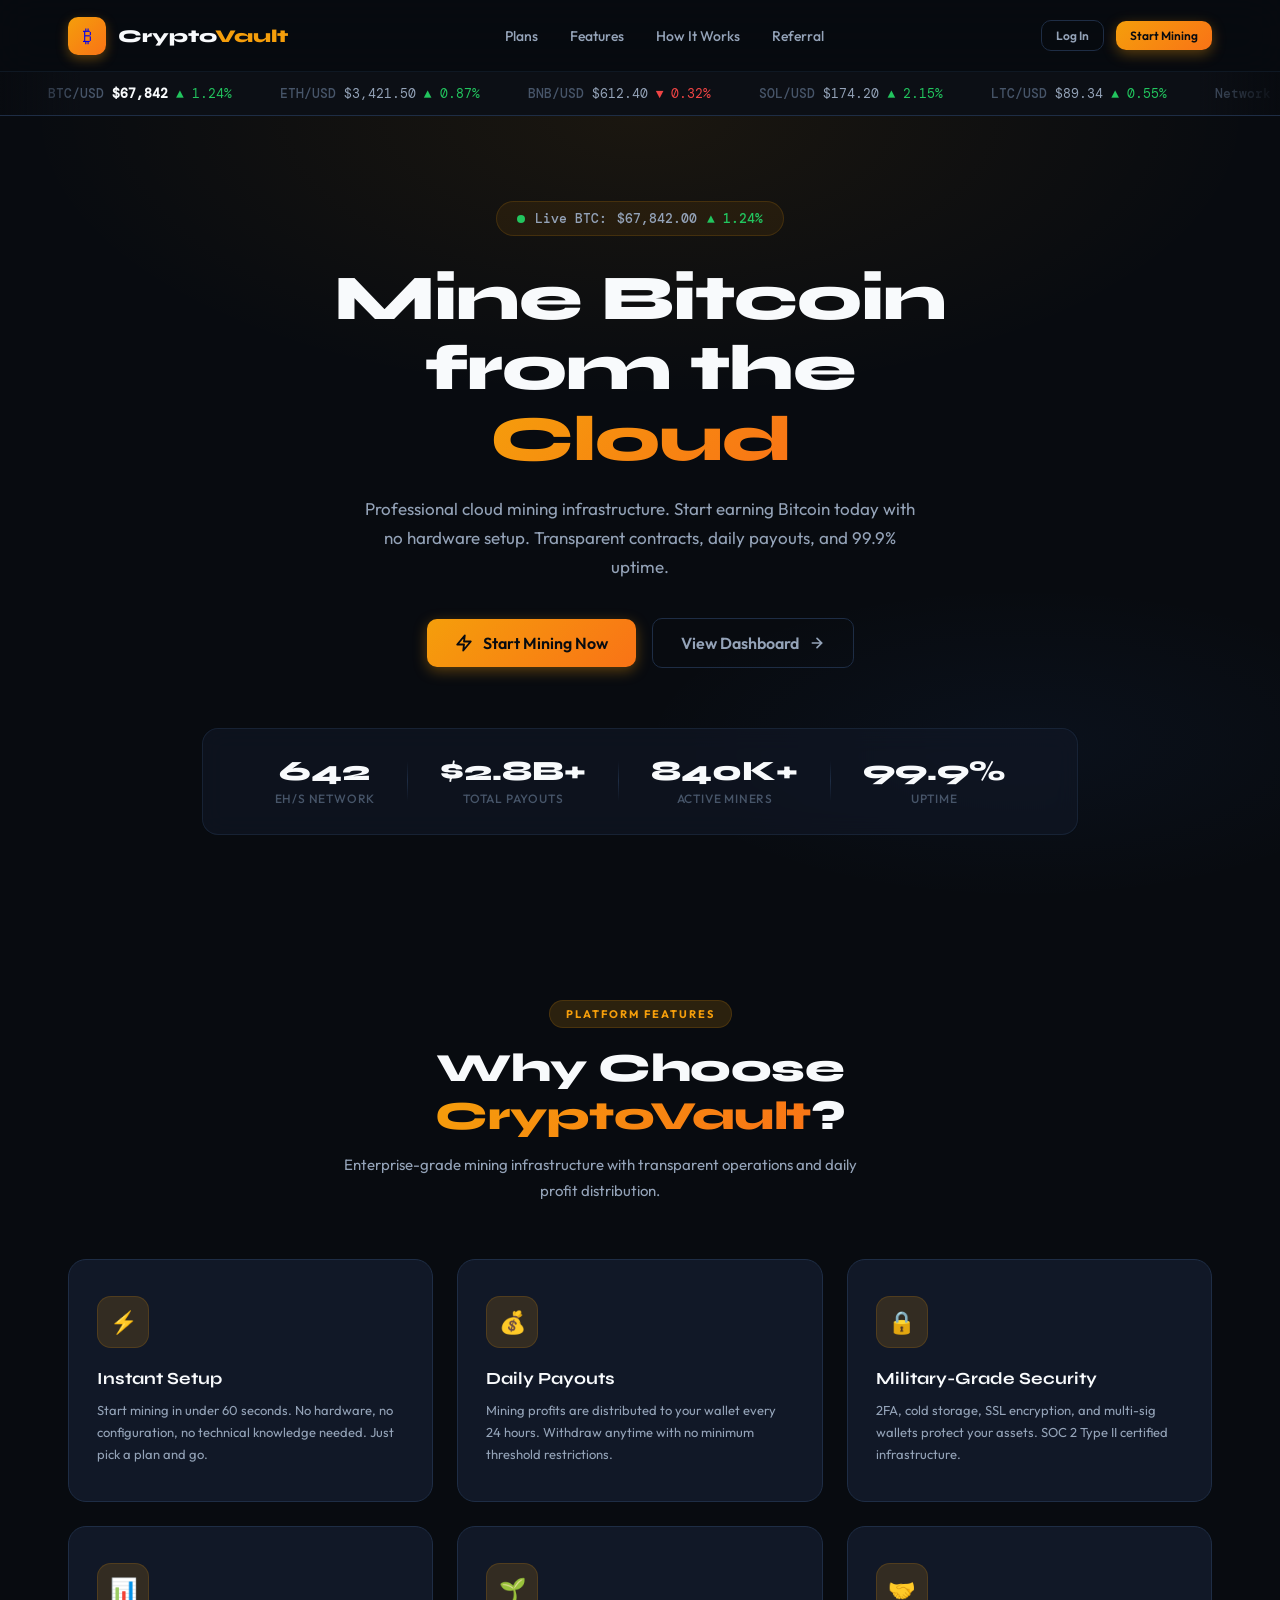
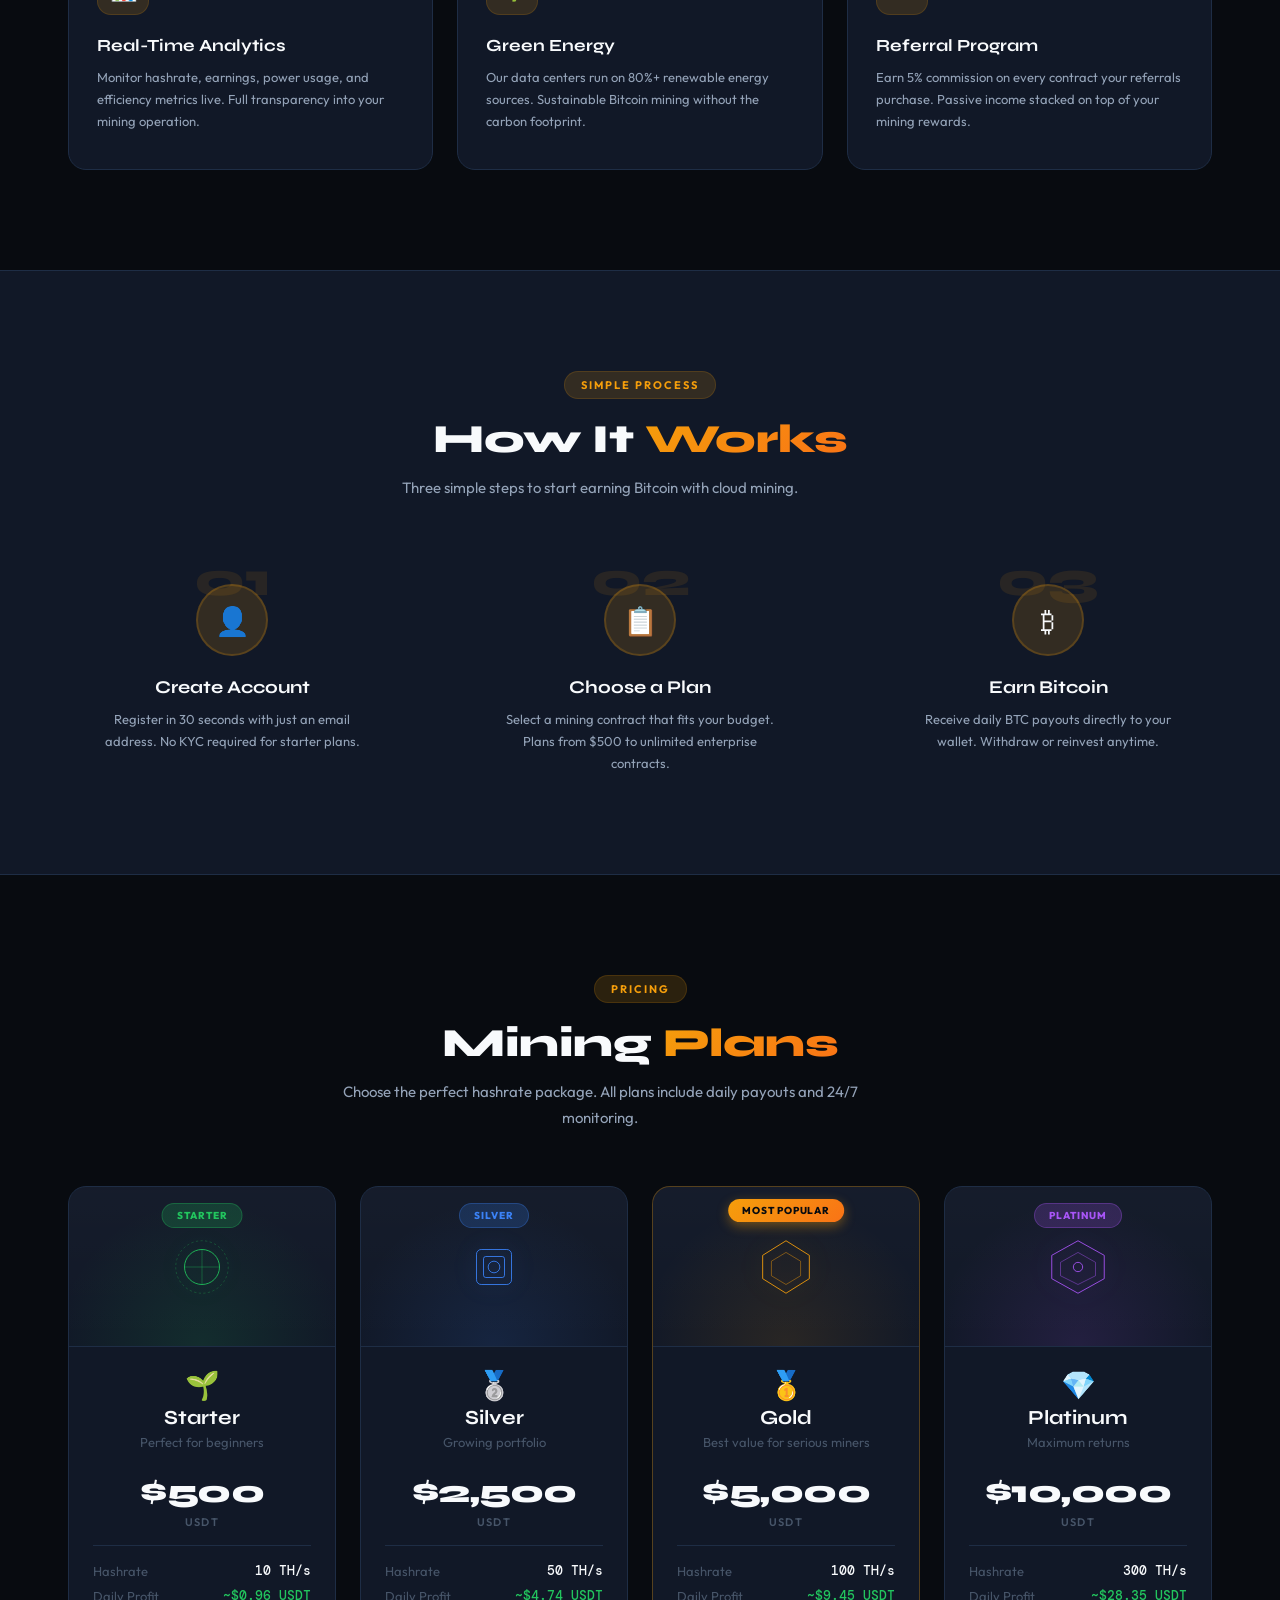
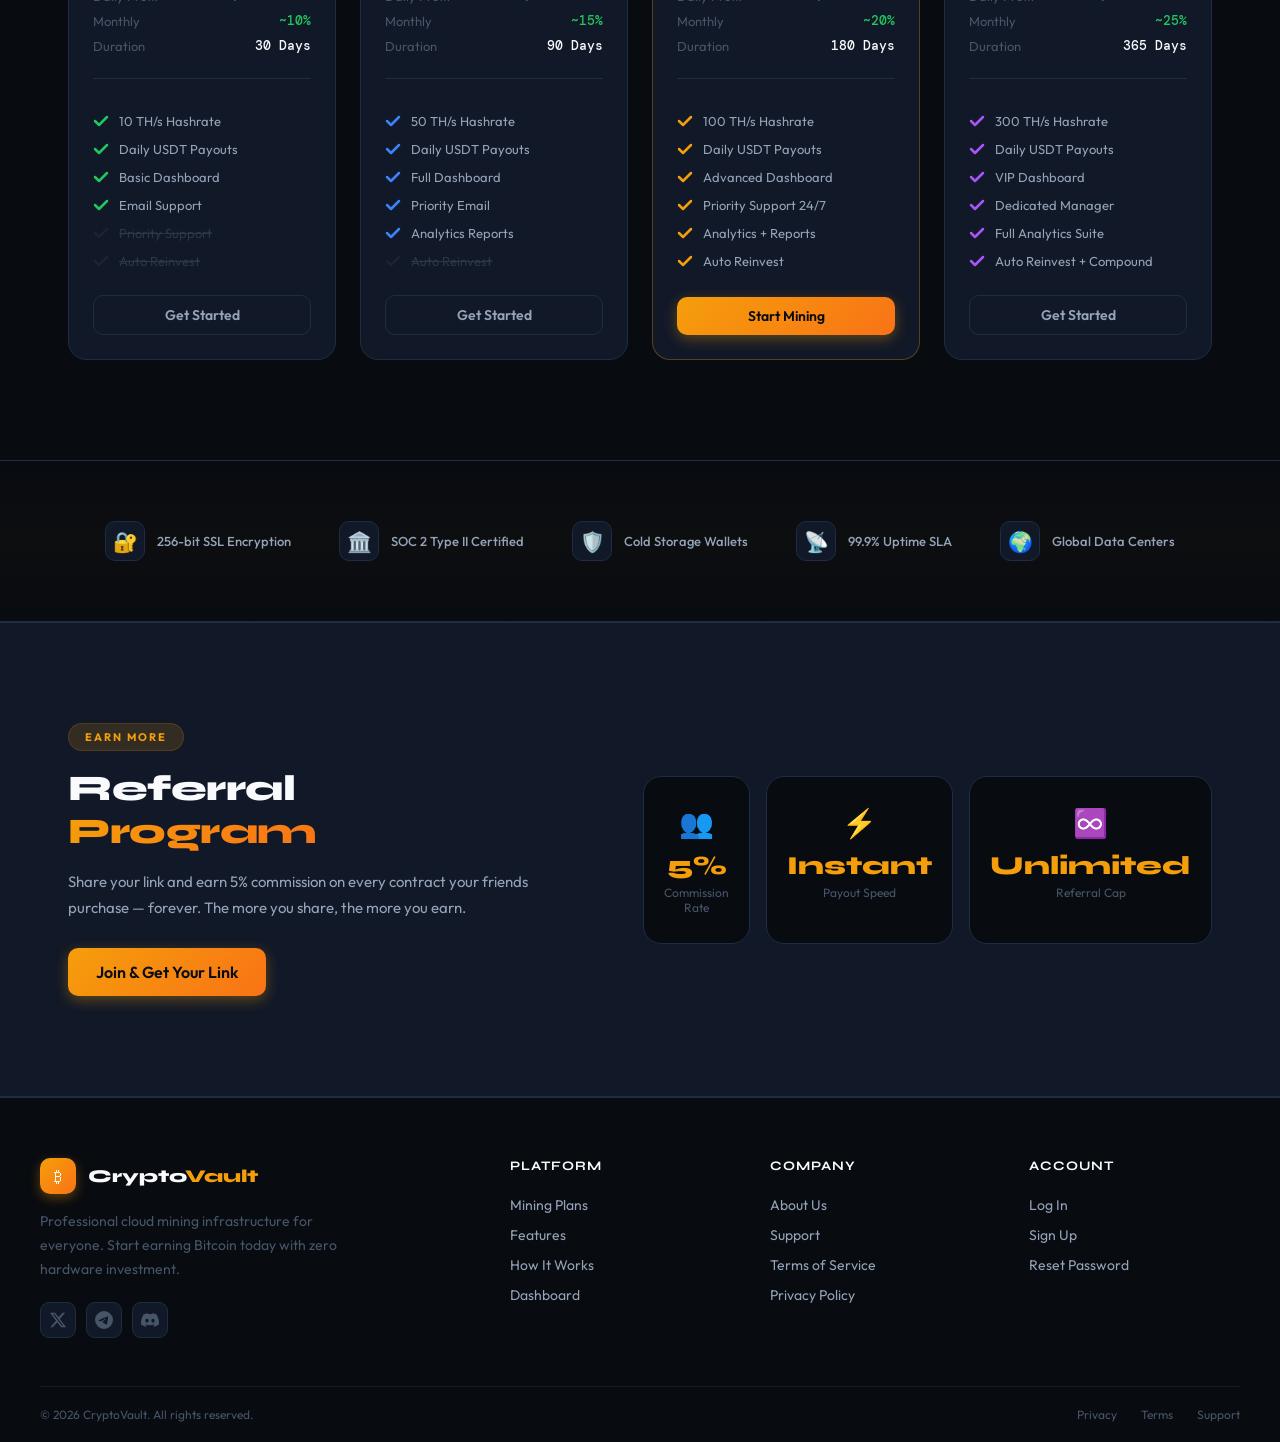
==== commit 03def795: "Update index.html" ====
--- a/index.html
+++ b/index.html
@@ -168,7 +168,7 @@
         <div class="step-number">02</div>
         <div class="step-icon">📋</div>
         <h3>Choose a Plan</h3>
-        <p>Select a mining contract that fits your budget. Plans from $9.99 to unlimited enterprise contracts.</p>
+<p>Select a mining contract that fits your budget. Plans from $500 to unlimited enterprise contracts.</p>
       </div>
       <div class="step-connector hide-mobile">
         <svg viewBox="0 0 100 24" fill="none" preserveAspectRatio="none"><path d="M0 12h90" stroke="url(#grad2)" stroke-width="2" stroke-dasharray="6 4"/><defs><linearGradient id="grad2" x1="0" y1="0" x2="1" y2="0"><stop offset="0%" stop-color="#d97706" stop-opacity="0.3"/><stop offset="50%" stop-color="#f59e0b" stop-opacity="0.8"/><stop offset="100%" stop-color="#d97706" stop-opacity="0.3"/></linearGradient></defs></svg>
@@ -205,16 +205,17 @@
           <div class="plan-name">Starter</div>
           <div class="plan-desc">Perfect for beginners</div>
         </div>
-        <div class="plan-price">$9<span>.99</span></div>
-        <div class="plan-period">One-time · 30 days</div>
+        <div class="plan-price">$500<span></span></div>
+        <div class="plan-period">USDT</div>
         <div class="plan-divider"></div>
         <div class="plan-stat"><span>Hashrate</span><span class="plan-stat-val">10 TH/s</span></div>
-        <div class="plan-stat"><span>Daily Profit</span><span class="plan-stat-val text-green">~0.000032 BTC</span></div>
+        <div class="plan-stat"><span>Daily Profit</span><span class="plan-stat-val text-green">~$0.96 USDT</span></div>
+        <div class="plan-stat"><span>Monthly</span><span class="plan-stat-val text-green">~10%</span></div>
         <div class="plan-stat"><span>Duration</span><span class="plan-stat-val">30 Days</span></div>
         <div class="plan-divider"></div>
         <ul class="plan-features">
           <li><svg class="check" viewBox="0 0 16 16"><polyline points="2 8 6 12 14 4"/></svg>10 TH/s Hashrate</li>
-          <li><svg class="check" viewBox="0 0 16 16"><polyline points="2 8 6 12 14 4"/></svg>Daily BTC Payouts</li>
+          <li><svg class="check" viewBox="0 0 16 16"><polyline points="2 8 6 12 14 4"/></svg>Daily USDT Payouts</li>
           <li><svg class="check" viewBox="0 0 16 16"><polyline points="2 8 6 12 14 4"/></svg>Basic Dashboard</li>
           <li><svg class="check" viewBox="0 0 16 16"><polyline points="2 8 6 12 14 4"/></svg>Email Support</li>
           <li class="unavail"><svg class="check" viewBox="0 0 16 16"><polyline points="2 8 6 12 14 4"/></svg>Priority Support</li>
@@ -237,16 +238,17 @@
           <div class="plan-name">Silver</div>
           <div class="plan-desc">Growing portfolio</div>
         </div>
-        <div class="plan-price">$49<span>.99</span></div>
-        <div class="plan-period">One-time · 90 days</div>
+        <div class="plan-price">$2,500<span></span></div>
+        <div class="plan-period">USDT</div>
         <div class="plan-divider"></div>
         <div class="plan-stat"><span>Hashrate</span><span class="plan-stat-val">50 TH/s</span></div>
-        <div class="plan-stat"><span>Daily Profit</span><span class="plan-stat-val text-green">~0.000158 BTC</span></div>
+        <div class="plan-stat"><span>Daily Profit</span><span class="plan-stat-val text-green">~$4.74 USDT</span></div>
+        <div class="plan-stat"><span>Monthly</span><span class="plan-stat-val text-green">~15%</span></div>
         <div class="plan-stat"><span>Duration</span><span class="plan-stat-val">90 Days</span></div>
         <div class="plan-divider"></div>
         <ul class="plan-features">
           <li><svg class="check" viewBox="0 0 16 16"><polyline points="2 8 6 12 14 4"/></svg>50 TH/s Hashrate</li>
-          <li><svg class="check" viewBox="0 0 16 16"><polyline points="2 8 6 12 14 4"/></svg>Daily BTC Payouts</li>
+          <li><svg class="check" viewBox="0 0 16 16"><polyline points="2 8 6 12 14 4"/></svg>Daily USDT Payouts</li>
           <li><svg class="check" viewBox="0 0 16 16"><polyline points="2 8 6 12 14 4"/></svg>Full Dashboard</li>
           <li><svg class="check" viewBox="0 0 16 16"><polyline points="2 8 6 12 14 4"/></svg>Priority Email</li>
           <li><svg class="check" viewBox="0 0 16 16"><polyline points="2 8 6 12 14 4"/></svg>Analytics Reports</li>
@@ -269,16 +271,17 @@
           <div class="plan-name">Gold</div>
           <div class="plan-desc">Best value for serious miners</div>
         </div>
-        <div class="plan-price">$199<span>.99</span></div>
-        <div class="plan-period">One-time · 180 days</div>
+        <div class="plan-price">$5,000<span></span></div>
+        <div class="plan-period">USDT</div>
         <div class="plan-divider"></div>
         <div class="plan-stat"><span>Hashrate</span><span class="plan-stat-val">100 TH/s</span></div>
-        <div class="plan-stat"><span>Daily Profit</span><span class="plan-stat-val text-green">~0.000315 BTC</span></div>
+        <div class="plan-stat"><span>Daily Profit</span><span class="plan-stat-val text-green">~$9.45 USDT</span></div>
+        <div class="plan-stat"><span>Monthly</span><span class="plan-stat-val text-green">~20%</span></div>
         <div class="plan-stat"><span>Duration</span><span class="plan-stat-val">180 Days</span></div>
         <div class="plan-divider"></div>
         <ul class="plan-features">
           <li><svg class="check" viewBox="0 0 16 16"><polyline points="2 8 6 12 14 4"/></svg>100 TH/s Hashrate</li>
-          <li><svg class="check" viewBox="0 0 16 16"><polyline points="2 8 6 12 14 4"/></svg>Daily BTC Payouts</li>
+          <li><svg class="check" viewBox="0 0 16 16"><polyline points="2 8 6 12 14 4"/></svg>Daily USDT Payouts</li>
           <li><svg class="check" viewBox="0 0 16 16"><polyline points="2 8 6 12 14 4"/></svg>Advanced Dashboard</li>
           <li><svg class="check" viewBox="0 0 16 16"><polyline points="2 8 6 12 14 4"/></svg>Priority Support 24/7</li>
           <li><svg class="check" viewBox="0 0 16 16"><polyline points="2 8 6 12 14 4"/></svg>Analytics + Reports</li>
@@ -301,16 +304,17 @@
           <div class="plan-name">Platinum</div>
           <div class="plan-desc">Maximum returns</div>
         </div>
-        <div class="plan-price">$499<span>.99</span></div>
-        <div class="plan-period">One-time · 365 days</div>
+        <div class="plan-price">$10,000<span></span></div>
+        <div class="plan-period">USDT</div>
         <div class="plan-divider"></div>
         <div class="plan-stat"><span>Hashrate</span><span class="plan-stat-val">300 TH/s</span></div>
-        <div class="plan-stat"><span>Daily Profit</span><span class="plan-stat-val text-green">~0.000945 BTC</span></div>
+        <div class="plan-stat"><span>Daily Profit</span><span class="plan-stat-val text-green">~$28.35 USDT</span></div>
+        <div class="plan-stat"><span>Monthly</span><span class="plan-stat-val text-green">~25%</span></div>
         <div class="plan-stat"><span>Duration</span><span class="plan-stat-val">365 Days</span></div>
         <div class="plan-divider"></div>
         <ul class="plan-features">
           <li><svg class="check" viewBox="0 0 16 16"><polyline points="2 8 6 12 14 4"/></svg>300 TH/s Hashrate</li>
-          <li><svg class="check" viewBox="0 0 16 16"><polyline points="2 8 6 12 14 4"/></svg>Daily BTC Payouts</li>
+          <li><svg class="check" viewBox="0 0 16 16"><polyline points="2 8 6 12 14 4"/></svg>Daily USDT Payouts</li>
           <li><svg class="check" viewBox="0 0 16 16"><polyline points="2 8 6 12 14 4"/></svg>VIP Dashboard</li>
           <li><svg class="check" viewBox="0 0 16 16"><polyline points="2 8 6 12 14 4"/></svg>Dedicated Manager</li>
           <li><svg class="check" viewBox="0 0 16 16"><polyline points="2 8 6 12 14 4"/></svg>Full Analytics Suite</li>
--- a/style.css
+++ b/style.css
@@ -1343,3 +1343,1409 @@
   transform: translateX(-50%);
   z-index: 2;
 }
+
+/* ═══════════════════════════════════════════════════════════════
+   LANDING PAGE — PROFESSIONAL REDESIGN (2026)
+   Added below existing styles. All previous CSS preserved.
+═══════════════════════════════════════════════════════════════ */
+
+/* ─── LANDING PAGE BASE ─────────────────────────────────── */
+.landing-page {
+  background: var(--bg-deep);
+  overflow-x: hidden;
+}
+
+/* ─── NAVIGATION ───────────────────────────────────────── */
+.landing-nav {
+  position: fixed;
+  top: 0; left: 0; right: 0;
+  z-index: 1000;
+  height: 72px;
+  background: rgba(8, 11, 16, 0.6);
+  backdrop-filter: blur(20px);
+  -webkit-backdrop-filter: blur(20px);
+  border-bottom: 1px solid rgba(30, 45, 69, 0.4);
+  transition: all 0.3s ease;
+}
+.landing-nav.scrolled {
+  background: rgba(8, 11, 16, 0.95);
+  border-bottom-color: var(--border);
+  box-shadow: 0 4px 30px rgba(0,0,0,0.4);
+}
+.nav-container {
+  max-width: 1200px;
+  margin: 0 auto;
+  height: 100%;
+  display: flex;
+  align-items: center;
+  justify-content: space-between;
+  padding: 0 28px;
+}
+.nav-brand {
+  display: flex;
+  align-items: center;
+  gap: 12px;
+  text-decoration: none;
+}
+.landing-nav-links {
+  display: flex;
+  align-items: center;
+  gap: 32px;
+}
+.landing-nav-links a {
+  font-size: 14px;
+  font-weight: 500;
+  color: var(--text-secondary);
+  text-decoration: none;
+  transition: color 0.2s ease;
+  position: relative;
+}
+.landing-nav-links a::after {
+  content: '';
+  position: absolute;
+  bottom: -4px;
+  left: 0;
+  width: 0;
+  height: 2px;
+  background: var(--gold);
+  border-radius: 2px;
+  transition: width 0.25s ease;
+}
+.landing-nav-links a:hover {
+  color: var(--text-primary);
+}
+.landing-nav-links a:hover::after {
+  width: 100%;
+}
+.landing-nav-btns {
+  display: flex;
+  align-items: center;
+  gap: 12px;
+}
+
+/* Mobile nav */
+@media (max-width: 768px) {
+  .landing-nav-links {
+    position: fixed;
+    top: 72px; left: 0; right: 0;
+    background: rgba(8, 11, 16, 0.98);
+    backdrop-filter: blur(20px);
+    flex-direction: column;
+    padding: 24px;
+    gap: 16px;
+    border-bottom: 1px solid var(--border);
+    transform: translateY(-100%);
+    opacity: 0;
+    pointer-events: none;
+    transition: all 0.3s ease;
+  }
+  .landing-nav-links.open {
+    transform: translateY(0);
+    opacity: 1;
+    pointer-events: all;
+  }
+  .landing-nav-btns {
+    display: none;
+  }
+  .menu-toggle {
+    display: flex !important;
+    width: 40px; height: 40px;
+    border-radius: 10px;
+    background: var(--bg-card);
+    border: 1px solid var(--border);
+    align-items: center;
+    justify-content: center;
+    color: var(--text-secondary);
+    cursor: pointer;
+    transition: all 0.2s ease;
+  }
+  .menu-toggle:hover {
+    border-color: var(--gold);
+    color: var(--gold);
+  }
+}
+@media (min-width: 769px) {
+  .menu-toggle {
+    display: none !important;
+  }
+}
+
+/* ─── TICKER TAPE ───────────────────────────────────────── */
+.ticker-wrap {
+  margin-top: 72px;
+  background: rgba(13, 17, 23, 0.8);
+  border-bottom: 1px solid var(--border);
+  overflow: hidden;
+  position: relative;
+  height: 44px;
+  display: flex;
+  align-items: center;
+}
+.ticker-wrap::before,
+.ticker-wrap::after {
+  content: '';
+  position: absolute;
+  top: 0; bottom: 0;
+  width: 80px;
+  z-index: 2;
+  pointer-events: none;
+}
+.ticker-wrap::before {
+  left: 0;
+  background: linear-gradient(90deg, var(--bg-deep), transparent);
+}
+.ticker-wrap::after {
+  right: 0;
+  background: linear-gradient(270deg, var(--bg-deep), transparent);
+}
+.ticker-track {
+  display: flex;
+  align-items: center;
+  gap: 48px;
+  white-space: nowrap;
+  animation: tickerScroll 40s linear infinite;
+  padding-left: 48px;
+}
+@keyframes tickerScroll {
+  0% { transform: translateX(0); }
+  100% { transform: translateX(-50%); }
+}
+.ticker-item {
+  font-family: 'DM Mono', monospace;
+  font-size: 13px;
+  color: var(--text-secondary);
+  display: inline-flex;
+  align-items: center;
+  gap: 8px;
+  flex-shrink: 0;
+}
+.ticker-item .name {
+  color: var(--text-muted);
+  font-weight: 500;
+}
+.ticker-item .btc-live-price {
+  color: var(--text-primary);
+  font-weight: 600;
+}
+
+/* ─── HERO ──────────────────────────────────────────────── */
+.hero {
+  position: relative;
+  min-height: calc(100vh - 116px);
+  display: flex;
+  flex-direction: column;
+  align-items: center;
+  justify-content: center;
+  text-align: center;
+  padding: 80px 24px 60px;
+  overflow: hidden;
+}
+.hero-bg {
+  position: absolute;
+  inset: 0;
+  background:
+    radial-gradient(ellipse 80% 60% at 50% 0%, rgba(245, 158, 11, 0.08) 0%, transparent 60%),
+    radial-gradient(ellipse 60% 40% at 80% 80%, rgba(59, 130, 246, 0.05) 0%, transparent 50%);
+  pointer-events: none;
+}
+.hero-particles {
+  position: absolute;
+  inset: 0;
+  pointer-events: none;
+  overflow: hidden;
+}
+.particle {
+  position: absolute;
+  width: 2px;
+  height: 2px;
+  background: var(--gold);
+  border-radius: 50%;
+  opacity: 0;
+  animation: particleFloat linear infinite;
+}
+@keyframes particleFloat {
+  0% { opacity: 0; transform: translateY(0) scale(0); }
+  10% { opacity: 0.6; }
+  90% { opacity: 0.6; }
+  100% { opacity: 0; transform: translateY(-100px) scale(1); }
+}
+.hero-content {
+  position: relative;
+  z-index: 1;
+  max-width: 720px;
+}
+.hero-eyebrow {
+  display: inline-flex;
+  align-items: center;
+  gap: 10px;
+  background: rgba(245, 158, 11, 0.08);
+  border: 1px solid rgba(245, 158, 11, 0.15);
+  border-radius: 100px;
+  padding: 8px 20px;
+  font-size: 13px;
+  font-weight: 500;
+  color: var(--text-secondary);
+  margin-bottom: 28px;
+  font-family: 'DM Mono', monospace;
+}
+.live-dot {
+  width: 8px; height: 8px;
+  background: var(--green);
+  border-radius: 50%;
+  animation: pulse-dot 2s infinite;
+  flex-shrink: 0;
+}
+.hero-title {
+  font-family: 'Syne', sans-serif;
+  font-size: clamp(36px, 6vw, 64px);
+  font-weight: 800;
+  line-height: 1.1;
+  color: var(--text-primary);
+  margin-bottom: 20px;
+  letter-spacing: -1px;
+}
+.hero-title .text-gold {
+  background: linear-gradient(135deg, var(--gold), var(--orange));
+  -webkit-background-clip: text;
+  -webkit-text-fill-color: transparent;
+  background-clip: text;
+}
+.hero-desc {
+  font-size: 17px;
+  color: var(--text-secondary);
+  line-height: 1.7;
+  max-width: 560px;
+  margin: 0 auto 36px;
+}
+.hero-cta {
+  display: flex;
+  align-items: center;
+  justify-content: center;
+  gap: 16px;
+  flex-wrap: wrap;
+}
+.hero-cta .btn {
+  display: inline-flex;
+  align-items: center;
+  gap: 10px;
+}
+.hero-cta .btn svg {
+  flex-shrink: 0;
+}
+
+/* Hero Stats Bar */
+.hero-stats-bar {
+  position: relative;
+  z-index: 1;
+  display: flex;
+  align-items: center;
+  justify-content: center;
+  gap: 0;
+  margin-top: 60px;
+  background: rgba(17, 24, 39, 0.6);
+  backdrop-filter: blur(12px);
+  border: 1px solid rgba(30, 45, 69, 0.6);
+  border-radius: 16px;
+  padding: 28px 40px;
+  flex-wrap: wrap;
+}
+.hero-stat {
+  text-align: center;
+  padding: 0 32px;
+  min-width: 140px;
+}
+.hero-stat-val {
+  font-family: 'Syne', sans-serif;
+  font-size: 28px;
+  font-weight: 800;
+  color: var(--text-primary);
+  line-height: 1;
+  margin-bottom: 6px;
+}
+.hero-stat-label {
+  font-size: 12px;
+  color: var(--text-muted);
+  font-weight: 500;
+  text-transform: uppercase;
+  letter-spacing: 0.8px;
+}
+.hero-stat-divider {
+  width: 1px;
+  height: 40px;
+  background: linear-gradient(180deg, transparent, var(--border), transparent);
+}
+@media (max-width: 768px) {
+  .hero-stats-bar {
+    flex-direction: column;
+    gap: 20px;
+    padding: 24px;
+  }
+  .hero-stat-divider {
+    width: 60px;
+    height: 1px;
+    background: linear-gradient(90deg, transparent, var(--border), transparent);
+  }
+  .hero-stat {
+    padding: 0;
+  }
+}
+
+/* ─── SECTIONS ──────────────────────────────────────────── */
+.landing-section {
+  max-width: 1200px;
+  margin: 0 auto;
+  padding: 100px 28px;
+}
+.section-header {
+  text-align: center;
+  margin-bottom: 56px;
+  max-width: 600px;
+  margin-left: auto;
+  margin-right: auto;
+}
+.section-tag {
+  display: inline-block;
+  font-size: 11px;
+  font-weight: 700;
+  letter-spacing: 2px;
+  text-transform: uppercase;
+  color: var(--gold);
+  background: var(--gold-muted);
+  border: 1px solid rgba(245, 158, 11, 0.15);
+  border-radius: 100px;
+  padding: 6px 16px;
+  margin-bottom: 16px;
+}
+.section-header h2 {
+  font-family: 'Syne', sans-serif;
+  font-size: clamp(28px, 4vw, 40px);
+  font-weight: 800;
+  color: var(--text-primary);
+  margin-bottom: 12px;
+  letter-spacing: -0.5px;
+}
+.section-header h2 span {
+  background: linear-gradient(135deg, var(--gold), var(--orange));
+  -webkit-background-clip: text;
+  -webkit-text-fill-color: transparent;
+  background-clip: text;
+}
+.section-header p {
+  font-size: 15px;
+  color: var(--text-secondary);
+  line-height: 1.7;
+}
+
+/* ─── FEATURES ──────────────────────────────────────────── */
+.feature-grid {
+  display: grid;
+  grid-template-columns: repeat(3, 1fr);
+  gap: 24px;
+}
+.feature-card {
+  background: var(--bg-card);
+  border: 1px solid var(--border);
+  border-radius: var(--radius-lg);
+  padding: 36px 28px;
+  transition: all 0.4s cubic-bezier(0.4, 0, 0.2, 1);
+  position: relative;
+  overflow: hidden;
+}
+.feature-card::before {
+  content: '';
+  position: absolute;
+  top: 0; left: 0; right: 0;
+  height: 2px;
+  background: linear-gradient(90deg, transparent, var(--gold), transparent);
+  opacity: 0;
+  transition: opacity 0.4s ease;
+}
+.feature-card:hover {
+  transform: translateY(-6px);
+  border-color: rgba(245, 158, 11, 0.25);
+  box-shadow: 0 20px 40px rgba(0, 0, 0, 0.4), 0 0 30px rgba(245, 158, 11, 0.08);
+}
+.feature-card:hover::before {
+  opacity: 1;
+}
+.feature-icon-wrap {
+  width: 52px;
+  height: 52px;
+  border-radius: 14px;
+  background: var(--gold-muted);
+  border: 1px solid rgba(245, 158, 11, 0.15);
+  display: flex;
+  align-items: center;
+  justify-content: center;
+  font-size: 22px;
+  margin-bottom: 20px;
+  transition: all 0.3s ease;
+}
+.feature-card:hover .feature-icon-wrap {
+  background: rgba(245, 158, 11, 0.2);
+  transform: scale(1.05);
+}
+.feature-card h3 {
+  font-size: 17px;
+  font-weight: 700;
+  color: var(--text-primary);
+  margin-bottom: 10px;
+}
+.feature-card p {
+  font-size: 13px;
+  color: var(--text-secondary);
+  line-height: 1.7;
+}
+@media (max-width: 900px) {
+  .feature-grid { grid-template-columns: repeat(2, 1fr); }
+}
+@media (max-width: 600px) {
+  .feature-grid { grid-template-columns: 1fr; }
+}
+
+/* ─── HOW IT WORKS ─────────────────────────────────────── */
+.how-section {
+  background: var(--bg-card);
+  border-top: 1px solid var(--border);
+  border-bottom: 1px solid var(--border);
+}
+.steps-grid {
+  display: flex;
+  align-items: flex-start;
+  justify-content: center;
+  gap: 0;
+  position: relative;
+}
+.step-card {
+  flex: 1;
+  text-align: center;
+  padding: 0 20px;
+  position: relative;
+}
+.step-number {
+  font-family: 'Syne', sans-serif;
+  font-size: 48px;
+  font-weight: 800;
+  color: rgba(245, 158, 11, 0.1);
+  line-height: 1;
+  margin-bottom: -20px;
+  position: relative;
+  z-index: 0;
+}
+.step-icon {
+  width: 72px;
+  height: 72px;
+  border-radius: 50%;
+  background: var(--gold-muted);
+  border: 2px solid rgba(245, 158, 11, 0.2);
+  display: flex;
+  align-items: center;
+  justify-content: center;
+  font-size: 28px;
+  margin: 0 auto 20px;
+  position: relative;
+  z-index: 1;
+  transition: all 0.3s ease;
+}
+.step-card:hover .step-icon {
+  transform: scale(1.08);
+  border-color: rgba(245, 158, 11, 0.4);
+  box-shadow: 0 0 20px rgba(245, 158, 11, 0.15);
+}
+.step-card h3 {
+  font-size: 18px;
+  font-weight: 700;
+  color: var(--text-primary);
+  margin-bottom: 10px;
+}
+.step-card p {
+  font-size: 13px;
+  color: var(--text-secondary);
+  line-height: 1.7;
+  max-width: 280px;
+  margin: 0 auto;
+}
+.step-connector {
+  flex: 0 0 80px;
+  padding-top: 36px;
+  opacity: 0.5;
+}
+.step-connector svg {
+  width: 100%;
+  height: 24px;
+}
+@media (max-width: 768px) {
+  .steps-grid {
+    flex-direction: column;
+    gap: 40px;
+  }
+  .step-connector {
+    display: none;
+  }
+  .step-card {
+    padding: 0;
+  }
+}
+
+/* ─── PLANS ─────────────────────────────────────────────── */
+.plans-grid {
+  display: grid;
+  grid-template-columns: repeat(4, 1fr);
+  gap: 24px;
+  align-items: stretch;
+}
+.plan-card {
+  background: var(--bg-card);
+  border: 1px solid var(--border);
+  border-radius: var(--radius-lg);
+  overflow: hidden;
+  display: flex;
+  flex-direction: column;
+  transition: all 0.4s cubic-bezier(0.4, 0, 0.2, 1);
+  position: relative;
+}
+.plan-card:hover {
+  transform: translateY(-8px);
+}
+.plan-card.starter { --accent: var(--green); --glow: var(--green-glow); }
+.plan-card.silver  { --accent: var(--blue);  --glow: var(--blue-glow); }
+.plan-card.gold    { --accent: var(--gold);   --glow: rgba(245,158,11,0.35); }
+.plan-card.platinum{ --accent: var(--purple); --glow: var(--purple-glow); }
+
+.plan-card.starter:hover { border-color: rgba(34,197,94,0.5); box-shadow: 0 20px 40px rgba(0,0,0,0.4), 0 0 40px var(--green-glow); }
+.plan-card.silver:hover  { border-color: rgba(59,130,246,0.5); box-shadow: 0 20px 40px rgba(0,0,0,0.4), 0 0 40px var(--blue-glow); }
+.plan-card.gold:hover    { border-color: rgba(245,158,11,0.5); box-shadow: 0 20px 40px rgba(0,0,0,0.4), 0 0 50px rgba(245,158,11,0.35); }
+.plan-card.platinum:hover{ border-color: rgba(168,85,247,0.5); box-shadow: 0 20px 40px rgba(0,0,0,0.4), 0 0 40px var(--purple-glow); }
+
+.plan-card.featured {
+  transform: translateY(-12px);
+  border-color: rgba(245, 158, 11, 0.3);
+}
+.plan-card.featured:hover {
+  transform: translateY(-20px);
+}
+
+.plan-badge {
+  position: absolute;
+  top: 16px;
+  left: 50%;
+  transform: translateX(-50%);
+  padding: 5px 14px;
+  border-radius: 20px;
+  font-size: 10px;
+  font-weight: 800;
+  text-transform: uppercase;
+  letter-spacing: 1px;
+  z-index: 2;
+}
+.plan-card.starter .plan-badge { background: rgba(34,197,94,0.2); color: var(--green); border: 1px solid rgba(34,197,94,0.3); }
+.plan-card.silver .plan-badge  { background: rgba(59,130,246,0.2); color: var(--blue);  border: 1px solid rgba(59,130,246,0.3); }
+.plan-card.platinum .plan-badge{ background: rgba(168,85,247,0.2); color: var(--purple); border: 1px solid rgba(168,85,247,0.3); }
+
+.plan-badge-popular {
+  position: absolute;
+  top: 16px;
+  left: 50%;
+  transform: translateX(-50%);
+  background: linear-gradient(135deg, var(--gold), var(--orange));
+  color: var(--bg-deep);
+  font-size: 10px;
+  font-weight: 800;
+  padding: 5px 14px;
+  border-radius: 20px;
+  text-transform: uppercase;
+  letter-spacing: 0.8px;
+  box-shadow: 0 4px 12px rgba(245,158,11,0.4);
+  z-index: 2;
+  animation: glow-pulse-gold 3s ease-in-out infinite;
+}
+
+.plan-image {
+  height: 160px;
+  background: linear-gradient(180deg, rgba(255,255,255,0.02) 0%, transparent 100%);
+  display: flex;
+  align-items: center;
+  justify-content: center;
+  position: relative;
+  border-bottom: 1px solid var(--border);
+  overflow: hidden;
+}
+.plan-image svg {
+  width: 70px;
+  height: auto;
+  color: var(--accent);
+  filter: drop-shadow(0 0 12px var(--glow));
+  transition: transform 0.6s ease;
+  z-index: 1;
+}
+.plan-card:hover .plan-image svg {
+  transform: scale(1.1) rotate(3deg);
+}
+.plan-image-overlay {
+  position: absolute;
+  inset: 0;
+  background: radial-gradient(circle at 50% 100%, var(--glow) 0%, transparent 70%);
+  opacity: 0.3;
+  transition: opacity 0.4s ease;
+}
+.plan-card:hover .plan-image-overlay {
+  opacity: 0.6;
+}
+
+.plan-content {
+  padding: 24px;
+  flex: 1;
+  display: flex;
+  flex-direction: column;
+  position: relative;
+  z-index: 1;
+}
+.plan-header {
+  text-align: center;
+  margin-bottom: 12px;
+}
+.plan-icon { font-size: 28px; margin-bottom: 6px; line-height: 1; }
+.plan-name { font-family: 'Syne', sans-serif; font-size: 20px; font-weight: 700; color: var(--text-primary); }
+.plan-desc { font-size: 13px; color: var(--text-muted); margin-top: 4px; }
+
+.plan-price {
+  font-family: 'Syne', sans-serif;
+  font-size: 32px;
+  font-weight: 800;
+  text-align: center;
+  color: var(--text-primary);
+  margin: 10px 0 4px;
+  letter-spacing: -0.5px;
+}
+.plan-price span {
+  font-size: 18px;
+  color: var(--text-muted);
+  font-weight: 600;
+}
+.plan-period {
+  text-align: center;
+  font-size: 11px;
+  color: var(--text-muted);
+  font-weight: 600;
+  text-transform: uppercase;
+  letter-spacing: 1.2px;
+}
+
+.plan-divider { height: 1px; background: var(--border); margin: 16px 0; }
+
+.plan-stat { display: flex; justify-content: space-between; font-size: 13px; align-items: center; margin-bottom: 8px; }
+.plan-stat span:first-child { color: var(--text-muted); }
+.plan-stat-val { font-family: 'DM Mono', monospace; font-weight: 500; color: var(--text-primary); }
+
+.plan-features { list-style: none; margin: 12px 0 20px; flex: 1; padding: 0; }
+.plan-features li {
+  display: flex;
+  align-items: center;
+  gap: 10px;
+  font-size: 13px;
+  color: var(--text-secondary);
+  padding: 6px 0;
+}
+.plan-features li.unavail { color: var(--text-muted); text-decoration: line-through; opacity: 0.5; }
+.plan-features .check {
+  width: 16px; height: 16px;
+  stroke: var(--accent);
+  stroke-width: 2.5;
+  fill: none;
+  stroke-linecap: round;
+  stroke-linejoin: round;
+  flex-shrink: 0;
+}
+.plan-features li.unavail .check { stroke: var(--text-muted); opacity: 0.4; }
+
+.plan-purchase-btn { margin-top: auto; }
+
+@media (max-width: 1100px) {
+  .plans-grid { grid-template-columns: repeat(2, 1fr); }
+  .plan-card.featured { transform: translateY(0); }
+  .plan-card.featured:hover { transform: translateY(-8px); }
+}
+@media (max-width: 600px) {
+  .plans-grid { grid-template-columns: 1fr; }
+}
+
+/* ─── TRUST SECTION ───────────────────────────────────── */
+.trust-section {
+  background: linear-gradient(180deg, var(--bg-deep) 0%, rgba(245,158,11,0.02) 50%, var(--bg-deep) 100%);
+  border-top: 1px solid var(--border);
+  border-bottom: 1px solid var(--border);
+}
+.trust-section .landing-section {
+  padding: 60px 28px;
+}
+.trust-grid {
+  display: flex;
+  align-items: center;
+  justify-content: center;
+  gap: 48px;
+  flex-wrap: wrap;
+}
+.trust-item {
+  display: flex;
+  align-items: center;
+  gap: 12px;
+  opacity: 0.7;
+  transition: opacity 0.3s ease;
+}
+.trust-item:hover {
+  opacity: 1;
+}
+.trust-icon {
+  font-size: 20px;
+  width: 40px;
+  height: 40px;
+  display: flex;
+  align-items: center;
+  justify-content: center;
+  background: var(--bg-card);
+  border: 1px solid var(--border);
+  border-radius: 10px;
+}
+.trust-label {
+  font-size: 13px;
+  font-weight: 500;
+  color: var(--text-secondary);
+}
+
+/* ─── REFERRAL SECTION ────────────────────────────────── */
+.referral-section {
+  background: var(--bg-card);
+  border-top: 1px solid var(--border);
+  border-bottom: 1px solid var(--border);
+}
+.referral-layout {
+  display: grid;
+  grid-template-columns: 1fr 1fr;
+  gap: 60px;
+  align-items: center;
+}
+.referral-left {
+  max-width: 460px;
+}
+.referral-left .section-tag {
+  margin-bottom: 16px;
+}
+.referral-left h2 {
+  font-family: 'Syne', sans-serif;
+  font-size: 36px;
+  font-weight: 800;
+  color: var(--text-primary);
+  margin-bottom: 16px;
+  letter-spacing: -0.5px;
+}
+.referral-left h2 span {
+  background: linear-gradient(135deg, var(--gold), var(--orange));
+  -webkit-background-clip: text;
+  -webkit-text-fill-color: transparent;
+  background-clip: text;
+}
+.referral-left p {
+  font-size: 15px;
+  color: var(--text-secondary);
+  line-height: 1.7;
+  margin-bottom: 28px;
+}
+.referral-right {
+  display: grid;
+  grid-template-columns: repeat(3, 1fr);
+  gap: 16px;
+}
+.referral-card-item {
+  background: var(--bg-deep);
+  border: 1px solid var(--border);
+  border-radius: var(--radius-lg);
+  padding: 28px 20px;
+  text-align: center;
+  transition: all 0.3s ease;
+}
+.referral-card-item:hover {
+  border-color: rgba(245, 158, 11, 0.25);
+  transform: translateY(-4px);
+  box-shadow: 0 12px 24px rgba(0,0,0,0.3);
+}
+.referral-card-icon {
+  font-size: 28px;
+  margin-bottom: 10px;
+}
+.referral-card-val {
+  font-family: 'Syne', sans-serif;
+  font-size: 26px;
+  font-weight: 800;
+  color: var(--gold);
+  margin-bottom: 4px;
+}
+.referral-card-label {
+  font-size: 12px;
+  color: var(--text-muted);
+}
+@media (max-width: 900px) {
+  .referral-layout {
+    grid-template-columns: 1fr;
+    text-align: center;
+  }
+  .referral-left {
+    max-width: 100%;
+  }
+  .referral-left .btn {
+    margin: 0 auto;
+  }
+}
+@media (max-width: 500px) {
+  .referral-right {
+    grid-template-columns: 1fr;
+  }
+}
+
+/* ─── FOOTER ────────────────────────────────────────────── */
+.landing-footer {
+  background: var(--bg-deep);
+  border-top: 1px solid var(--border);
+  padding: 60px 28px 0;
+}
+.footer-container {
+  max-width: 1200px;
+  margin: 0 auto;
+  display: grid;
+  grid-template-columns: 2fr 1fr 1fr 1fr;
+  gap: 48px;
+  padding-bottom: 48px;
+  border-bottom: 1px solid rgba(30, 45, 69, 0.5);
+}
+.footer-brand-row {
+  display: flex;
+  align-items: center;
+  gap: 12px;
+  margin-bottom: 16px;
+}
+.footer-desc {
+  font-size: 14px;
+  color: var(--text-muted);
+  line-height: 1.7;
+  max-width: 320px;
+  margin-bottom: 20px;
+}
+.footer-social {
+  display: flex;
+  gap: 10px;
+}
+.footer-social a {
+  width: 36px;
+  height: 36px;
+  border-radius: 9px;
+  background: var(--bg-card);
+  border: 1px solid var(--border);
+  display: flex;
+  align-items: center;
+  justify-content: center;
+  color: var(--text-muted);
+  transition: all 0.2s ease;
+}
+.footer-social a:hover {
+  border-color: var(--gold);
+  color: var(--gold);
+  background: var(--gold-muted);
+}
+.footer-links-col h4 {
+  font-size: 13px;
+  font-weight: 700;
+  letter-spacing: 1px;
+  text-transform: uppercase;
+  color: var(--text-primary);
+  margin-bottom: 16px;
+}
+.footer-links-col a {
+  display: block;
+  font-size: 14px;
+  color: var(--text-secondary);
+  text-decoration: none;
+  padding: 6px 0;
+  transition: color 0.2s ease;
+}
+.footer-links-col a:hover {
+  color: var(--gold);
+}
+.footer-bottom {
+  max-width: 1200px;
+  margin: 0 auto;
+  display: flex;
+  align-items: center;
+  justify-content: space-between;
+  padding: 20px 0;
+}
+.footer-copy {
+  font-size: 12px;
+  color: var(--text-muted);
+}
+.footer-legal {
+  display: flex;
+  gap: 24px;
+}
+.footer-legal a {
+  font-size: 12px;
+  color: var(--text-muted);
+  text-decoration: none;
+  transition: color 0.2s ease;
+}
+.footer-legal a:hover {
+  color: var(--gold);
+}
+@media (max-width: 900px) {
+  .footer-container {
+    grid-template-columns: 1fr 1fr;
+    gap: 32px;
+  }
+}
+@media (max-width: 600px) {
+  .footer-container {
+    grid-template-columns: 1fr;
+    text-align: center;
+  }
+  .footer-desc {
+    max-width: 100%;
+  }
+  .footer-social {
+    justify-content: center;
+  }
+  .footer-bottom {
+    flex-direction: column;
+    gap: 12px;
+    text-align: center;
+  }
+}
+
+/* ─── SCROLL REVEAL ANIMATIONS ──────────────────────────── */
+.reveal {
+  opacity: 0;
+  transform: translateY(30px);
+  transition: opacity 0.7s cubic-bezier(0.4, 0, 0.2, 1), transform 0.7s cubic-bezier(0.4, 0, 0.2, 1);
+}
+.reveal.visible {
+  opacity: 1;
+  transform: translateY(0);
+}
+
+/* Stagger delays */
+.feature-card:nth-child(1) { transition-delay: 0.05s; }
+.feature-card:nth-child(2) { transition-delay: 0.1s; }
+.feature-card:nth-child(3) { transition-delay: 0.15s; }
+.feature-card:nth-child(4) { transition-delay: 0.2s; }
+.feature-card:nth-child(5) { transition-delay: 0.25s; }
+.feature-card:nth-child(6) { transition-delay: 0.3s; }
+
+.step-card:nth-child(1) { transition-delay: 0.1s; }
+.step-card:nth-child(3) { transition-delay: 0.2s; }
+.step-card:nth-child(5) { transition-delay: 0.3s; }
+
+.plan-card:nth-child(1) { transition-delay: 0.05s; }
+.plan-card:nth-child(2) { transition-delay: 0.12s; }
+.plan-card:nth-child(3) { transition-delay: 0.19s; }
+.plan-card:nth-child(4) { transition-delay: 0.26s; }
+
+.referral-card-item:nth-child(1) { transition-delay: 0.1s; }
+.referral-card-item:nth-child(2) { transition-delay: 0.2s; }
+.referral-card-item:nth-child(3) { transition-delay: 0.3s; }
+
+/* ─── GLOW BUTTON ───────────────────────────────────────── */
+.btn.glow {
+  position: relative;
+  overflow: hidden;
+}
+.btn.glow::after {
+  content: '';
+  position: absolute;
+  inset: -2px;
+  background: linear-gradient(135deg, var(--gold), var(--orange), var(--gold));
+  background-size: 200% 200%;
+  border-radius: inherit;
+  z-index: -1;
+  opacity: 0.5;
+  filter: blur(12px);
+  animation: glowShift 3s ease infinite;
+}
+@keyframes glowShift {
+  0%, 100% { background-position: 0% 50%; }
+  50% { background-position: 100% 50%; }
+}
+
+/* ─── HIDE MOBILE ─────────────────────────────────────── */
+@media (max-width: 768px) {
+  .hide-mobile { display: none !important; }
+}
+
+/* ══════════════════════════════════════════════════════════════
+   PLAN DETAIL MODAL STYLES
+══════════════════════════════════════════════════════════════ */
+
+/* Contract cards — clickable feel */
+.plan-contract-card { cursor: pointer; transition: all 0.25s ease; position: relative; }
+.plan-contract-card::after {
+  content: '→'; position: absolute; right: 16px; top: 50%;
+  transform: translateY(-50%); font-size: 16px;
+  color: var(--gold); opacity: 0; transition: all 0.25s ease;
+}
+.plan-contract-card:hover {
+  border-color: rgba(245,158,11,0.3);
+  transform: translateX(6px);
+  box-shadow: 0 4px 16px rgba(0,0,0,0.3);
+}
+.plan-contract-card:hover::after { opacity: 1; right: 12px; }
+
+/* Modal body layout */
+.plan-detail-body { padding: 4px 0; }
+.plan-detail-top {
+  display: flex; align-items: center; justify-content: space-between;
+  margin-bottom: 20px;
+}
+.plan-detail-icon-large {
+  width: 56px; height: 56px; border-radius: 14px;
+  background: rgba(245,158,11,0.15);
+  display: flex; align-items: center; justify-content: center;
+  font-size: 28px; border: 1px solid rgba(245,158,11,0.2);
+}
+.plan-detail-status-badge {
+  font-size: 12px; font-weight: 700; padding: 6px 14px;
+  border-radius: 20px; text-transform: uppercase; letter-spacing: 0.5px;
+}
+.plan-detail-status-badge.active {
+  background: rgba(34,197,94,0.15); color: var(--green);
+  border: 1px solid rgba(34,197,94,0.3);
+}
+.plan-detail-status-badge.inactive {
+  background: var(--red-dim); color: var(--red);
+  border: 1px solid rgba(239,68,68,0.3);
+}
+
+/* 4-stat grid */
+.plan-detail-grid {
+  display: grid; grid-template-columns: repeat(2, 1fr); gap: 12px;
+  margin-bottom: 20px;
+}
+.plan-detail-cell {
+  background: var(--bg-base); border: 1px solid var(--border);
+  border-radius: 12px; padding: 16px; text-align: center;
+  transition: all 0.2s ease;
+}
+.plan-detail-cell:hover { border-color: rgba(245,158,11,0.2); }
+.plan-detail-cell-label {
+  font-size: 11px; font-weight: 600; text-transform: uppercase;
+  letter-spacing: 0.8px; color: var(--text-muted); margin-bottom: 6px;
+}
+.plan-detail-cell-value {
+  font-family: 'Syne', sans-serif; font-size: 18px; font-weight: 700;
+  color: var(--text-primary); line-height: 1.2;
+}
+.plan-detail-cell-value.gold { color: var(--gold); }
+.plan-detail-cell-sub {
+  font-size: 11px; color: var(--text-muted); margin-top: 4px;
+}
+
+/* Live countdown timer box */
+.plan-detail-timer-box {
+  background: linear-gradient(135deg, rgba(245,158,11,0.1), rgba(59,130,246,0.05));
+  border: 1px solid rgba(245,158,11,0.2); border-radius: 14px;
+  padding: 24px; text-align: center; margin-bottom: 20px;
+  position: relative; overflow: hidden;
+}
+.plan-detail-timer-box::before {
+  content: ''; position: absolute; top: 0; left: 0; right: 0;
+  height: 2px;
+  background: linear-gradient(90deg, transparent, var(--gold), transparent);
+}
+.plan-detail-timer-header {
+  display: flex; align-items: center; justify-content: center;
+  gap: 8px; font-size: 13px; font-weight: 600;
+  color: var(--text-secondary); margin-bottom: 12px;
+}
+.plan-detail-timer-icon { font-size: 16px; }
+.plan-detail-timer-display {
+  font-family: 'DM Mono', monospace; font-size: 42px; font-weight: 500;
+  color: var(--gold); letter-spacing: 2px; line-height: 1;
+  margin-bottom: 14px;
+  text-shadow: 0 0 20px rgba(245,158,11,0.3);
+}
+.plan-detail-timer-info {
+  font-size: 13px; color: var(--text-muted); line-height: 1.6;
+  display: flex; flex-direction: column; gap: 2px;
+}
+.plan-detail-timer-amount {
+  font-family: 'DM Mono', monospace; font-size: 16px; font-weight: 600;
+  color: var(--green);
+}
+
+/* Progress section inside modal */
+.plan-detail-progress-wrap { margin-top: 4px; }
+.plan-detail-progress-label {
+  display: flex; justify-content: space-between;
+  font-size: 12px; color: var(--text-muted); margin-bottom: 8px; font-weight: 600;
+}
+.plan-detail-progress-meta {
+  display: flex; justify-content: space-between;
+  font-size: 12px; color: var(--text-muted); margin-top: 8px;
+}
+
+/* Mobile */
+@media (max-width: 600px) {
+  .plan-detail-grid { grid-template-columns: 1fr; }
+  .plan-detail-timer-display { font-size: 32px; letter-spacing: 1px; }
+  .plan-contract-card:hover { transform: translateX(3px); }
+}
+
+
+/* ══════════════════════════════════════════════════════════════
+   PLAN DETAIL PAGE STYLES (Standalone Page)
+══════════════════════════════════════════════════════════════ */
+
+/* Hero Header */
+.plan-detail-hero {
+  background: linear-gradient(135deg, rgba(245,158,11,0.12), rgba(59,130,246,0.05));
+  border: 1px solid rgba(245,158,11,0.2);
+  border-radius: var(--radius-lg);
+  padding: 32px;
+  display: flex;
+  align-items: center;
+  justify-content: space-between;
+  margin-bottom: 28px;
+  position: relative;
+  overflow: hidden;
+}
+.plan-detail-hero::before {
+  content: '';
+  position: absolute;
+  top: 0; left: 0; right: 0;
+  height: 3px;
+  background: linear-gradient(90deg, var(--gold), var(--orange));
+}
+.plan-detail-hero-left {
+  display: flex;
+  align-items: center;
+  gap: 20px;
+}
+.plan-detail-hero-icon {
+  width: 72px; height: 72px;
+  border-radius: 18px;
+  background: rgba(245,158,11,0.15);
+  border: 2px solid rgba(245,158,11,0.25);
+  display: flex; align-items: center; justify-content: center;
+  font-size: 36px;
+  flex-shrink: 0;
+}
+.plan-detail-hero-name {
+  font-family: 'Syne', sans-serif;
+  font-size: 28px; font-weight: 800;
+  color: var(--text-primary);
+  margin-bottom: 6px;
+}
+.plan-detail-hero-status {
+  display: flex; align-items: center; gap: 8px;
+  font-size: 14px; font-weight: 600;
+  color: var(--green);
+}
+.status-dot {
+  width: 8px; height: 8px;
+  border-radius: 50%;
+  background: var(--green);
+  animation: pulse-dot 2s infinite;
+}
+.plan-detail-hero-right {
+  text-align: right;
+}
+.plan-detail-hero-label {
+  font-size: 12px; font-weight: 600;
+  text-transform: uppercase;
+  letter-spacing: 1px;
+  color: var(--text-muted);
+  margin-bottom: 8px;
+}
+.plan-detail-hero-value {
+  font-family: 'DM Mono', monospace;
+  font-size: 24px; font-weight: 500;
+  color: var(--gold);
+}
+
+/* Stats Grid */
+.plan-detail-stats-grid {
+  display: grid;
+  grid-template-columns: repeat(4, 1fr);
+  gap: 20px;
+  margin-bottom: 28px;
+}
+.plan-detail-stat-card {
+  background: var(--bg-card);
+  border: 1px solid var(--border);
+  border-radius: var(--radius-lg);
+  padding: 24px;
+  text-align: center;
+  transition: all 0.3s ease;
+}
+.plan-detail-stat-card:hover {
+  border-color: rgba(245,158,11,0.2);
+  transform: translateY(-3px);
+  box-shadow: 0 8px 24px rgba(0,0,0,0.3);
+}
+.plan-detail-stat-icon {
+  font-size: 28px;
+  margin-bottom: 12px;
+}
+.plan-detail-stat-label {
+  font-size: 11px; font-weight: 600;
+  text-transform: uppercase;
+  letter-spacing: 0.8px;
+  color: var(--text-muted);
+  margin-bottom: 8px;
+}
+.plan-detail-stat-value {
+  font-family: 'Syne', sans-serif;
+  font-size: 20px; font-weight: 700;
+  color: var(--text-primary);
+  margin-bottom: 4px;
+}
+.plan-detail-stat-sub {
+  font-size: 12px; color: var(--text-muted);
+}
+
+/* Timer Section */
+.plan-detail-timer-section {
+  background: linear-gradient(135deg, rgba(245,158,11,0.1), rgba(34,197,94,0.05));
+  border: 1px solid rgba(245,158,11,0.2);
+  border-radius: var(--radius-lg);
+  padding: 40px;
+  display: flex;
+  align-items: center;
+  justify-content: space-between;
+  margin-bottom: 28px;
+  position: relative;
+  overflow: hidden;
+}
+.plan-detail-timer-section::before {
+  content: '';
+  position: absolute;
+  top: 0; left: 0; right: 0;
+  height: 2px;
+  background: linear-gradient(90deg, transparent, var(--gold), transparent);
+}
+.plan-detail-timer-left {
+  flex: 1;
+}
+.plan-detail-timer-title {
+  font-family: 'Syne', sans-serif;
+  font-size: 18px; font-weight: 700;
+  color: var(--text-primary);
+  margin-bottom: 4px;
+}
+.plan-detail-timer-subtitle {
+  font-size: 13px; color: var(--text-muted);
+  margin-bottom: 20px;
+}
+.plan-detail-timer-countdown {
+  font-family: 'DM Mono', monospace;
+  font-size: 56px; font-weight: 500;
+  color: var(--gold);
+  letter-spacing: 4px;
+  line-height: 1;
+  text-shadow: 0 0 30px rgba(245,158,11,0.3);
+  margin-bottom: 12px;
+}
+.plan-detail-timer-cycle {
+  font-size: 14px; color: var(--text-muted);
+}
+.plan-detail-timer-cycle span {
+  color: var(--gold); font-weight: 600;
+}
+.plan-detail-timer-divider {
+  width: 1px;
+  height: 120px;
+  background: linear-gradient(180deg, transparent, var(--border), transparent);
+  margin: 0 40px;
+}
+.plan-detail-timer-right {
+  flex: 1;
+  text-align: center;
+}
+.plan-detail-timer-info-label {
+  font-size: 14px; color: var(--text-muted);
+  margin-bottom: 16px;
+  line-height: 1.6;
+}
+.plan-detail-timer-info-label b {
+  color: var(--gold);
+}
+.plan-detail-timer-info-amount {
+  font-family: 'DM Mono', monospace;
+  font-size: 24px; font-weight: 600;
+  color: var(--green);
+  margin-bottom: 6px;
+}
+.plan-detail-timer-info-usd {
+  font-size: 14px; color: var(--text-muted);
+}
+
+/* Info Table */
+.plan-detail-info-table {
+  display: flex;
+  flex-direction: column;
+}
+.plan-detail-info-row {
+  display: flex;
+  align-items: center;
+  justify-content: space-between;
+  padding: 14px 0;
+  border-bottom: 1px solid rgba(30,45,69,0.4);
+}
+.plan-detail-info-row:last-child {
+  border-bottom: none;
+}
+.plan-detail-info-label {
+  font-size: 14px; color: var(--text-muted);
+  font-weight: 500;
+}
+.plan-detail-info-value {
+  font-size: 14px; font-weight: 600;
+  color: var(--text-primary);
+}
+.plan-detail-info-value.text-green {
+  color: var(--green);
+}
+
+/* Responsive */
+@media (max-width: 1100px) {
+  .plan-detail-stats-grid {
+    grid-template-columns: repeat(2, 1fr);
+  }
+  .plan-detail-timer-section {
+    flex-direction: column;
+    gap: 24px;
+    text-align: center;
+  }
+  .plan-detail-timer-divider {
+    width: 80%;
+    height: 1px;
+    margin: 0;
+    background: linear-gradient(90deg, transparent, var(--border), transparent);
+  }
+  .plan-detail-timer-countdown {
+    font-size: 42px;
+    letter-spacing: 2px;
+  }
+}
+@media (max-width: 600px) {
+  .plan-detail-hero {
+    flex-direction: column;
+    gap: 20px;
+    text-align: center;
+  }
+  .plan-detail-hero-right {
+    text-align: center;
+  }
+  .plan-detail-stats-grid {
+    grid-template-columns: 1fr;
+  }
+  .plan-detail-timer-countdown {
+    font-size: 32px;
+    letter-spacing: 1px;
+  }
+}
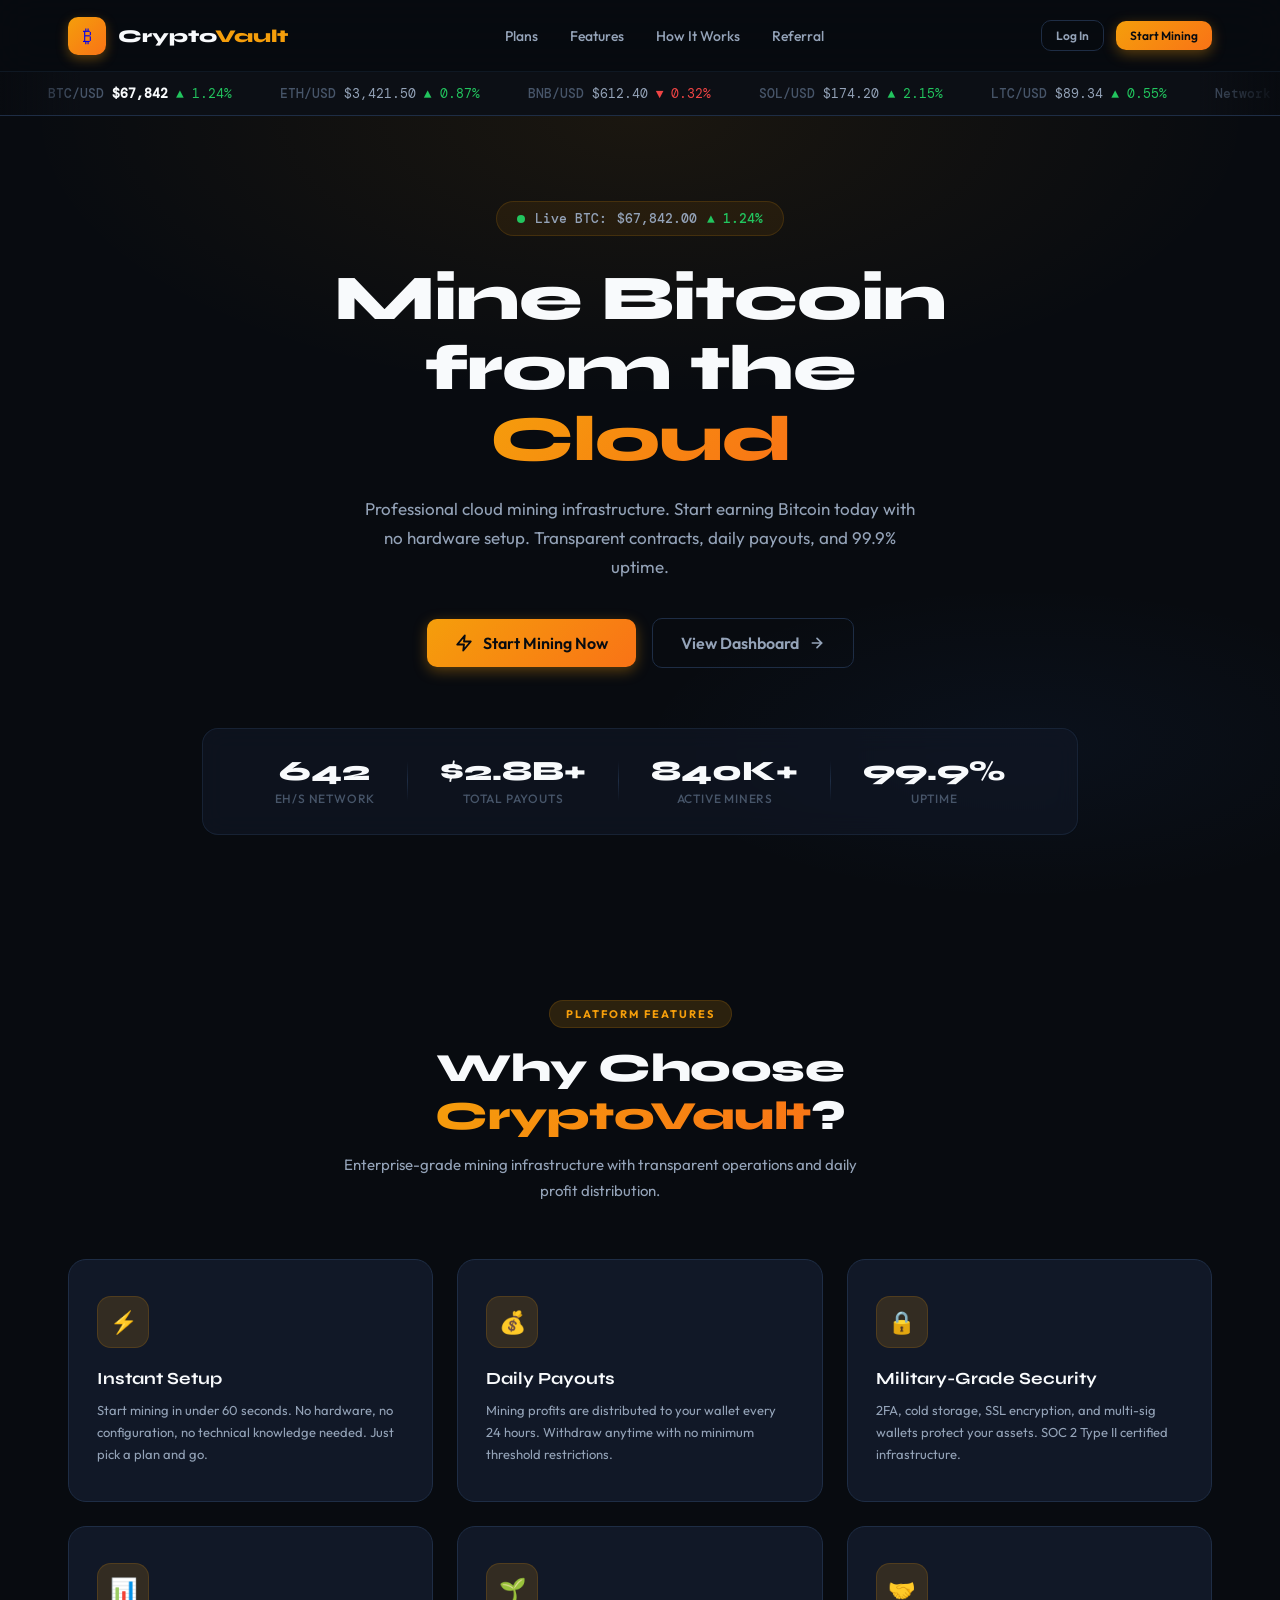
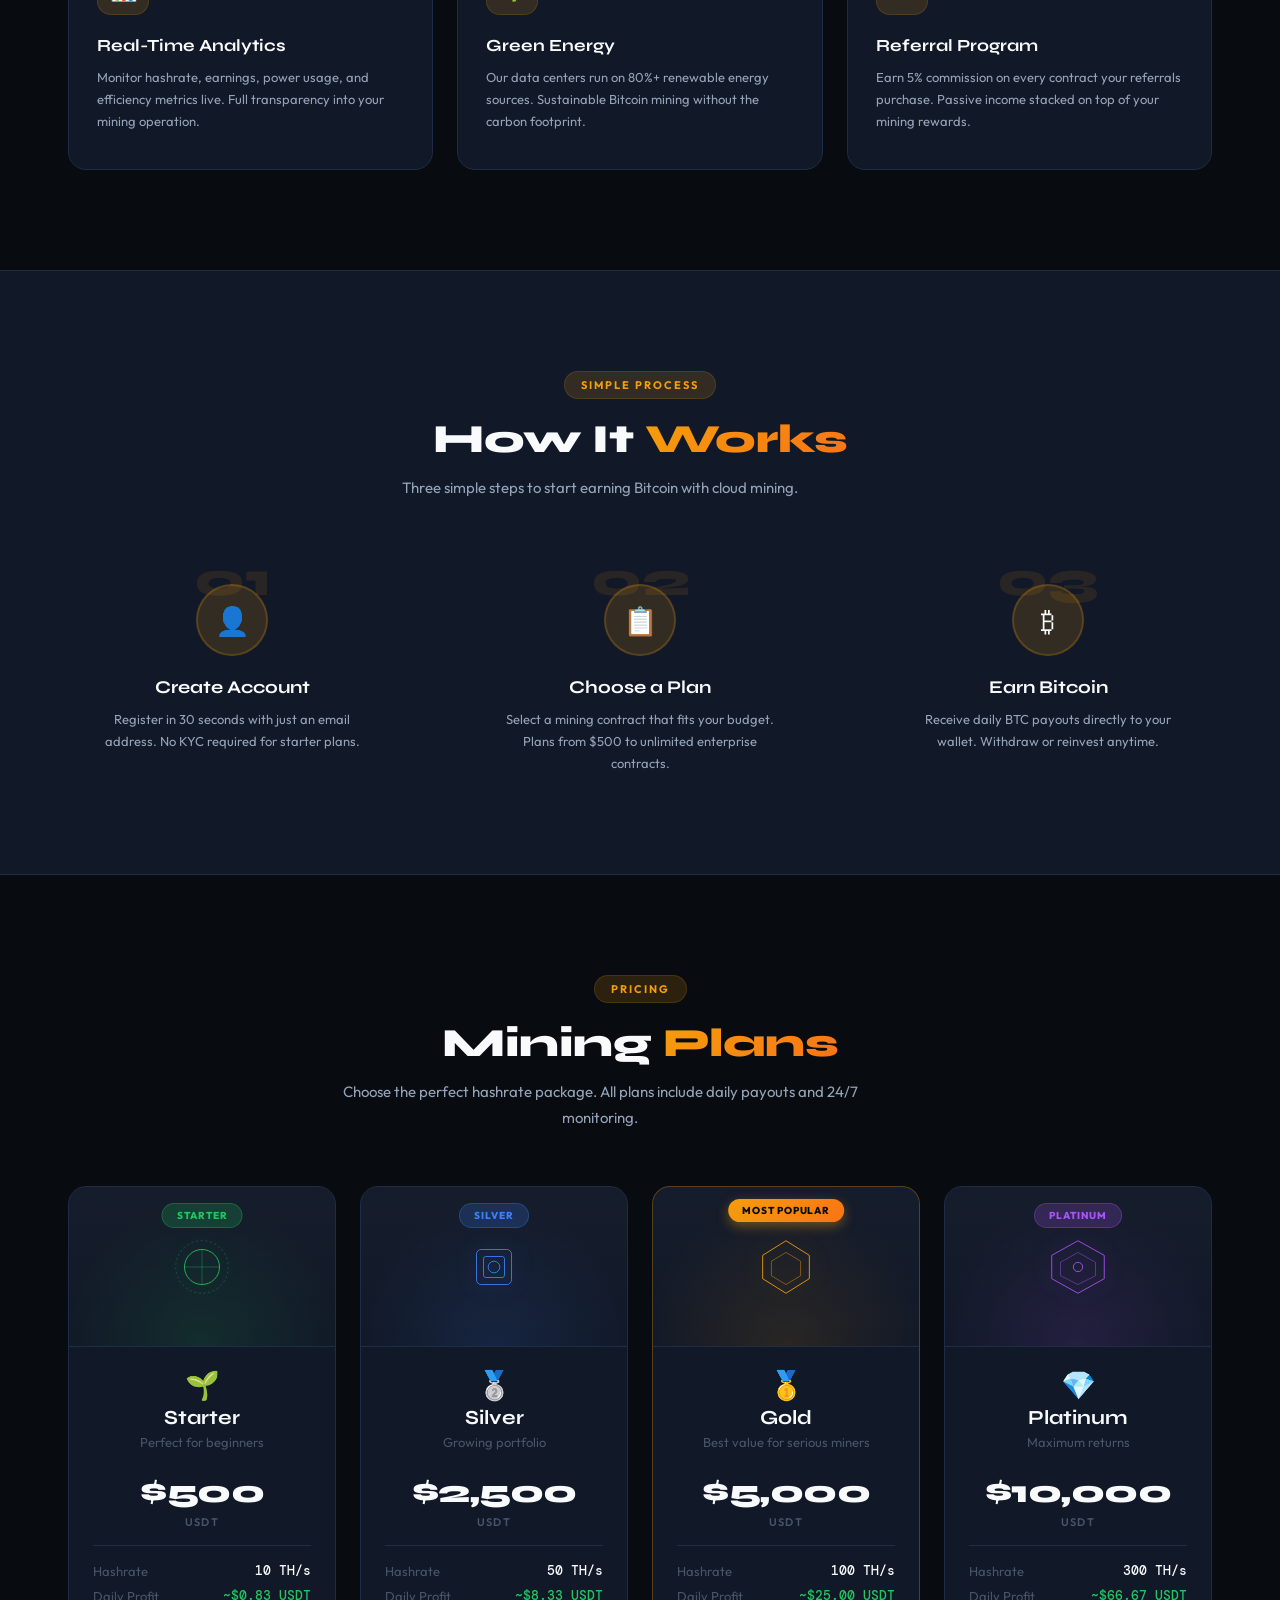
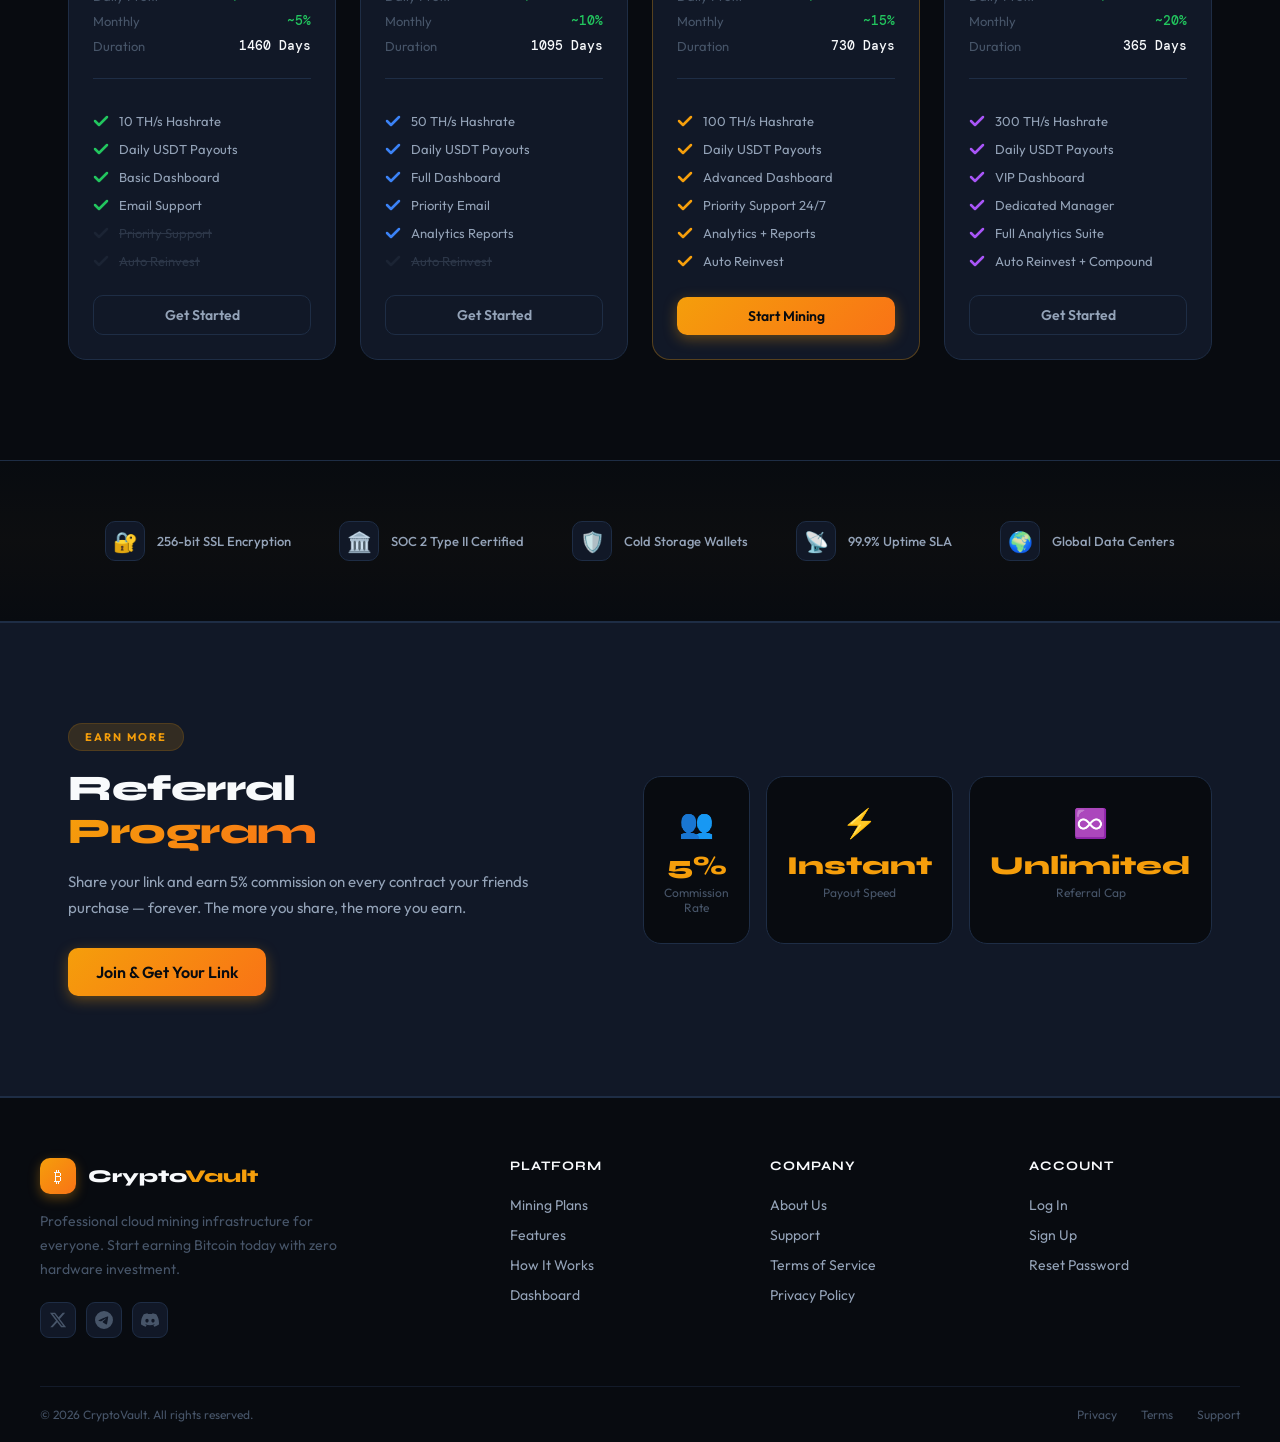
==== commit a31b2439: "Update index.html" ====
--- a/index.html
+++ b/index.html
@@ -209,9 +209,9 @@
         <div class="plan-period">USDT</div>
         <div class="plan-divider"></div>
         <div class="plan-stat"><span>Hashrate</span><span class="plan-stat-val">10 TH/s</span></div>
-        <div class="plan-stat"><span>Daily Profit</span><span class="plan-stat-val text-green">~$0.96 USDT</span></div>
-        <div class="plan-stat"><span>Monthly</span><span class="plan-stat-val text-green">~10%</span></div>
-        <div class="plan-stat"><span>Duration</span><span class="plan-stat-val">30 Days</span></div>
+        <div class="plan-stat"><span>Daily Profit</span><span class="plan-stat-val text-green">~$0.83 USDT</span></div>
+        <div class="plan-stat"><span>Monthly</span><span class="plan-stat-val text-green">~5%</span></div>
+        <div class="plan-stat"><span>Duration</span><span class="plan-stat-val">1460 Days</span></div>
         <div class="plan-divider"></div>
         <ul class="plan-features">
           <li><svg class="check" viewBox="0 0 16 16"><polyline points="2 8 6 12 14 4"/></svg>10 TH/s Hashrate</li>
@@ -242,9 +242,9 @@
         <div class="plan-period">USDT</div>
         <div class="plan-divider"></div>
         <div class="plan-stat"><span>Hashrate</span><span class="plan-stat-val">50 TH/s</span></div>
-        <div class="plan-stat"><span>Daily Profit</span><span class="plan-stat-val text-green">~$4.74 USDT</span></div>
-        <div class="plan-stat"><span>Monthly</span><span class="plan-stat-val text-green">~15%</span></div>
-        <div class="plan-stat"><span>Duration</span><span class="plan-stat-val">90 Days</span></div>
+        <div class="plan-stat"><span>Daily Profit</span><span class="plan-stat-val text-green">~$8.33 USDT</span></div>
+        <div class="plan-stat"><span>Monthly</span><span class="plan-stat-val text-green">~10%</span></div>
+        <div class="plan-stat"><span>Duration</span><span class="plan-stat-val">1095 Days</span></div>
         <div class="plan-divider"></div>
         <ul class="plan-features">
           <li><svg class="check" viewBox="0 0 16 16"><polyline points="2 8 6 12 14 4"/></svg>50 TH/s Hashrate</li>
@@ -275,9 +275,9 @@
         <div class="plan-period">USDT</div>
         <div class="plan-divider"></div>
         <div class="plan-stat"><span>Hashrate</span><span class="plan-stat-val">100 TH/s</span></div>
-        <div class="plan-stat"><span>Daily Profit</span><span class="plan-stat-val text-green">~$9.45 USDT</span></div>
-        <div class="plan-stat"><span>Monthly</span><span class="plan-stat-val text-green">~20%</span></div>
-        <div class="plan-stat"><span>Duration</span><span class="plan-stat-val">180 Days</span></div>
+        <div class="plan-stat"><span>Daily Profit</span><span class="plan-stat-val text-green">~$25.00 USDT</span></div>
+        <div class="plan-stat"><span>Monthly</span><span class="plan-stat-val text-green">~15%</span></div>
+        <div class="plan-stat"><span>Duration</span><span class="plan-stat-val">730 Days</span></div>
         <div class="plan-divider"></div>
         <ul class="plan-features">
           <li><svg class="check" viewBox="0 0 16 16"><polyline points="2 8 6 12 14 4"/></svg>100 TH/s Hashrate</li>
@@ -308,8 +308,8 @@
         <div class="plan-period">USDT</div>
         <div class="plan-divider"></div>
         <div class="plan-stat"><span>Hashrate</span><span class="plan-stat-val">300 TH/s</span></div>
-        <div class="plan-stat"><span>Daily Profit</span><span class="plan-stat-val text-green">~$28.35 USDT</span></div>
-        <div class="plan-stat"><span>Monthly</span><span class="plan-stat-val text-green">~25%</span></div>
+        <div class="plan-stat"><span>Daily Profit</span><span class="plan-stat-val text-green">~$66.67 USDT</span></div>
+        <div class="plan-stat"><span>Monthly</span><span class="plan-stat-val text-green">~20%</span></div>
         <div class="plan-stat"><span>Duration</span><span class="plan-stat-val">365 Days</span></div>
         <div class="plan-divider"></div>
         <ul class="plan-features">
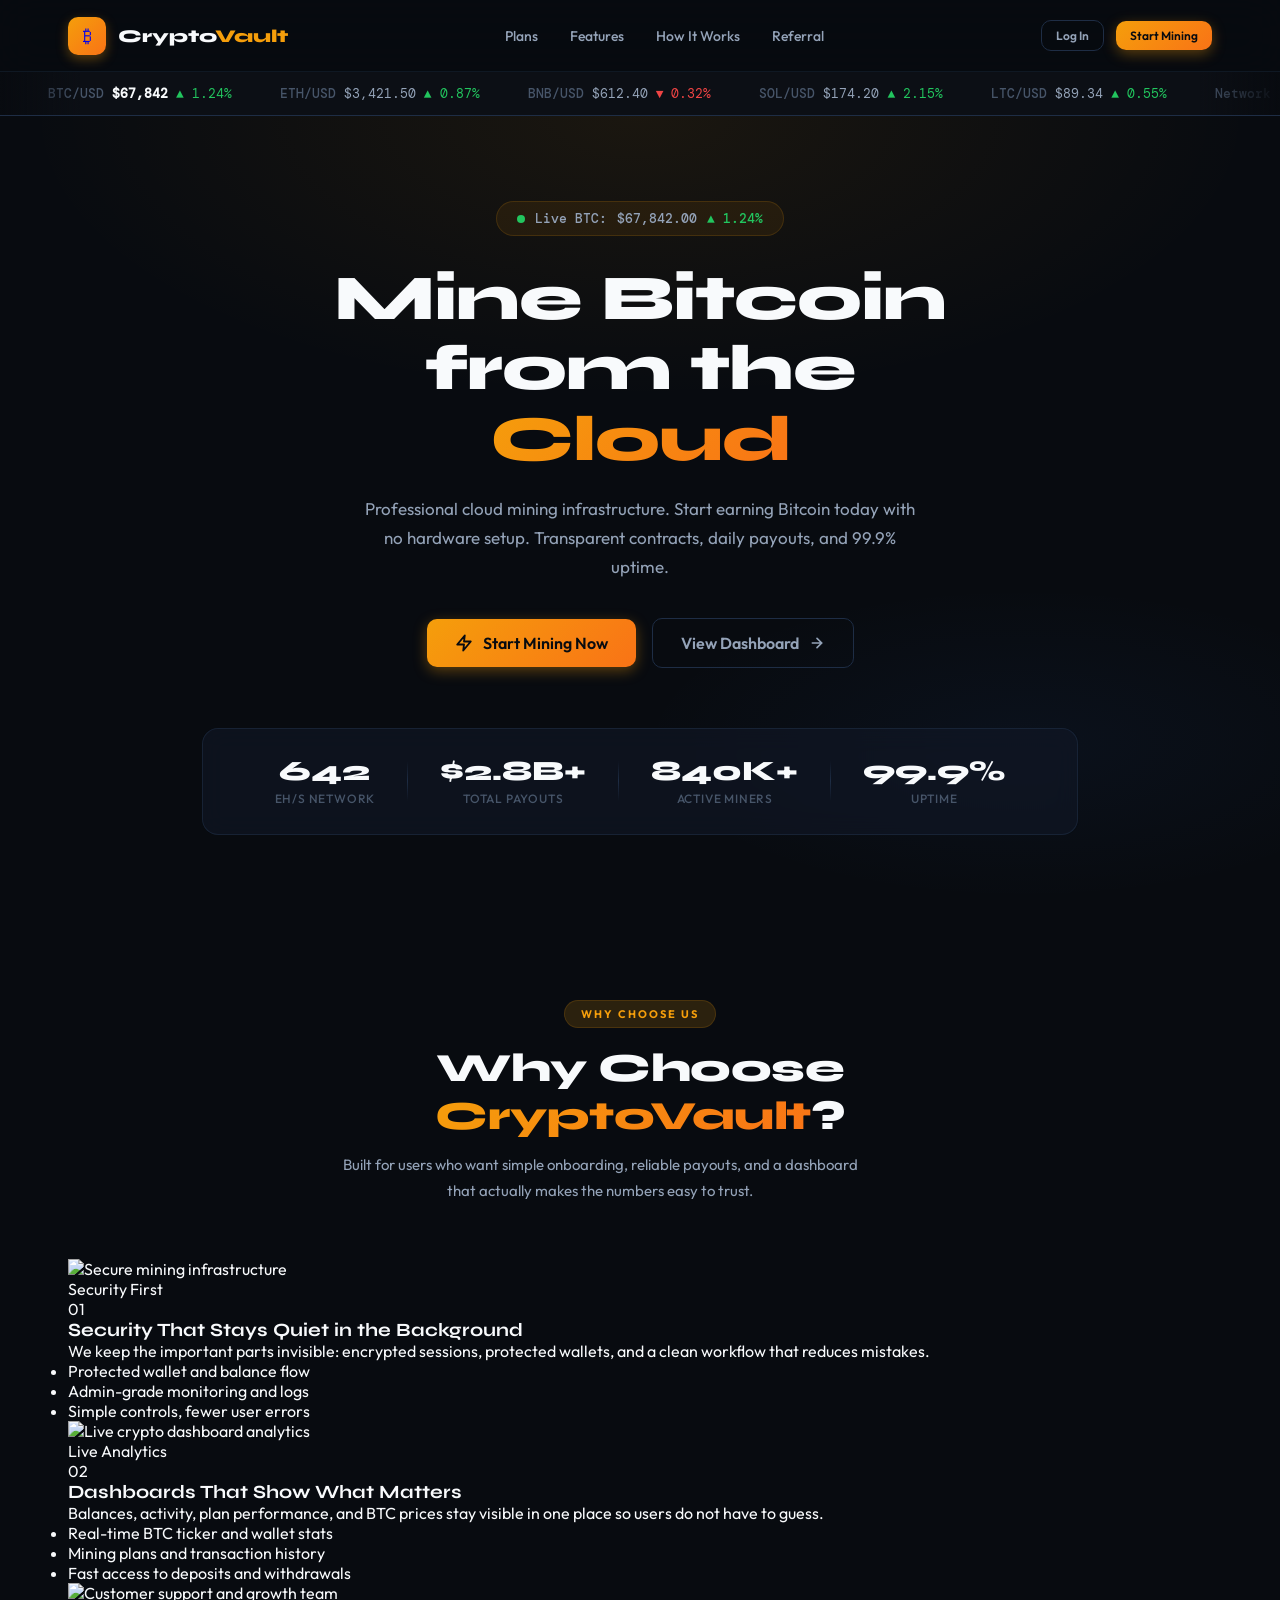
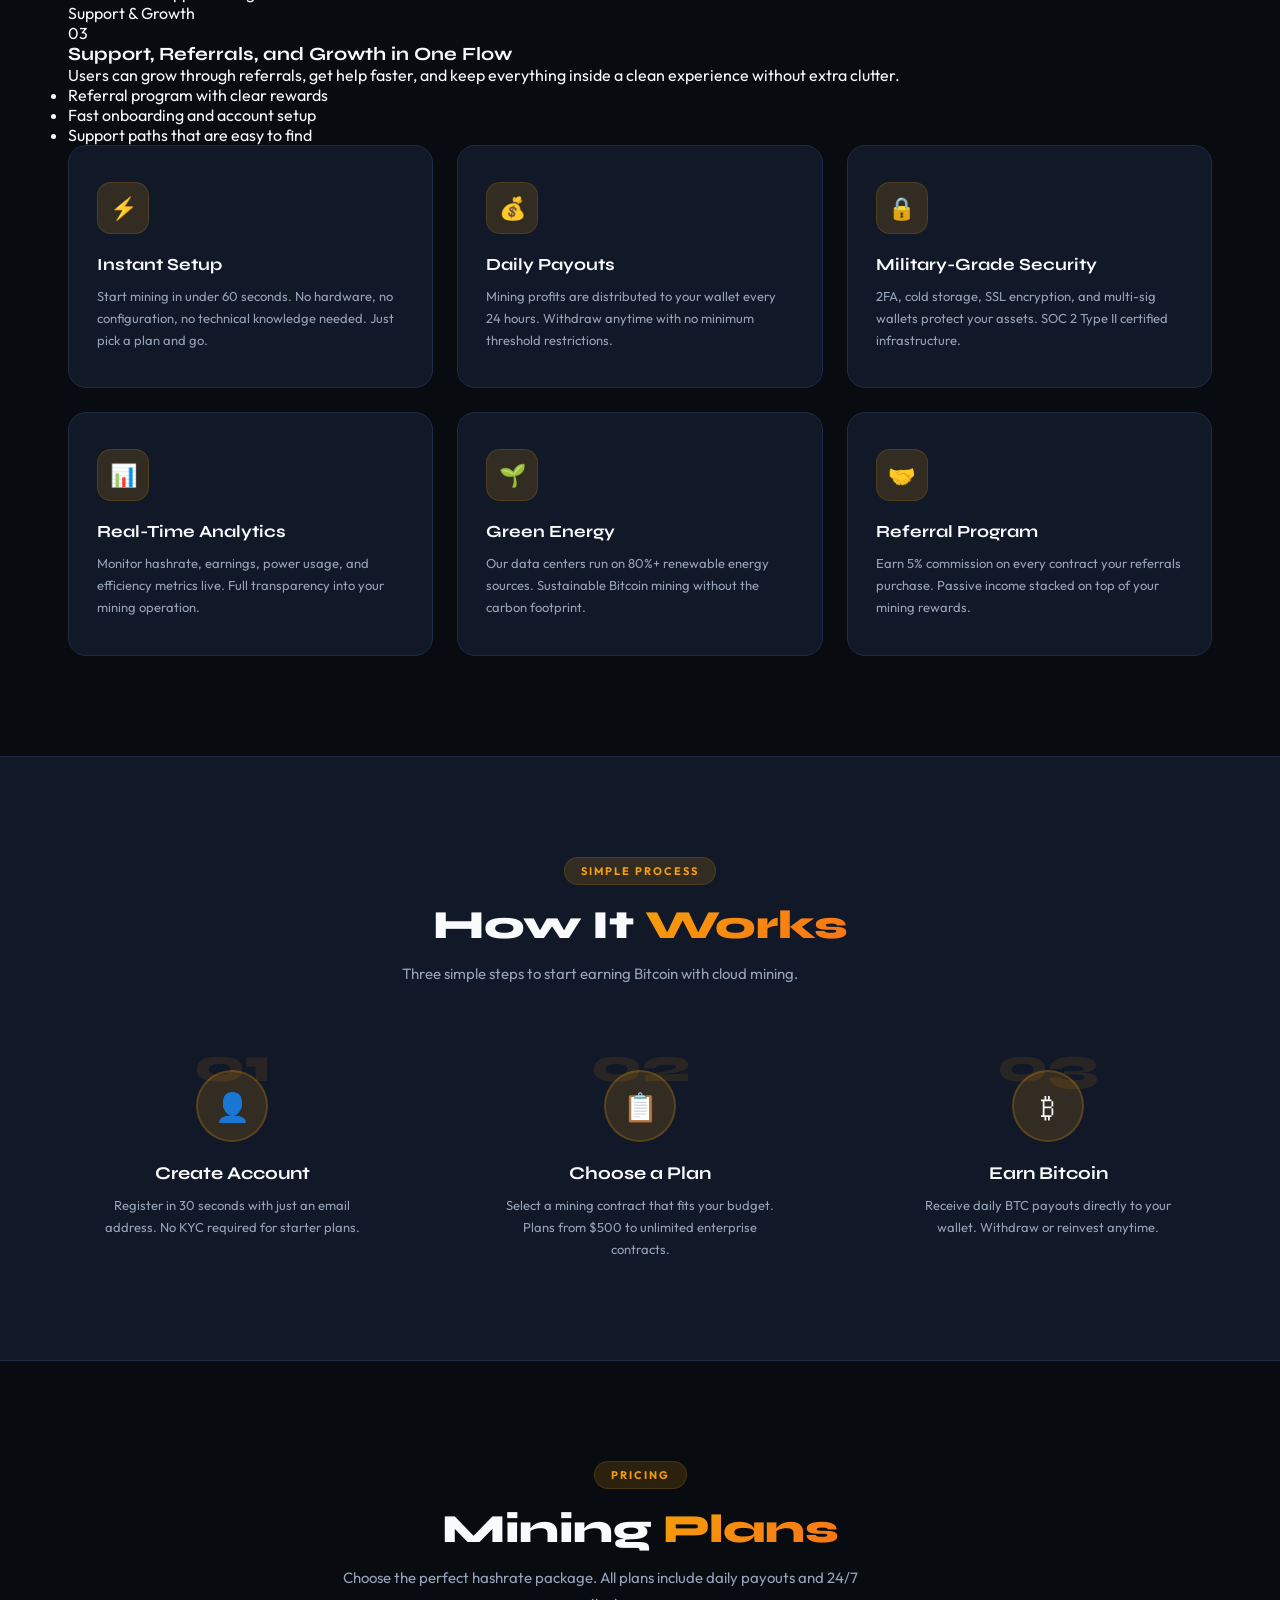
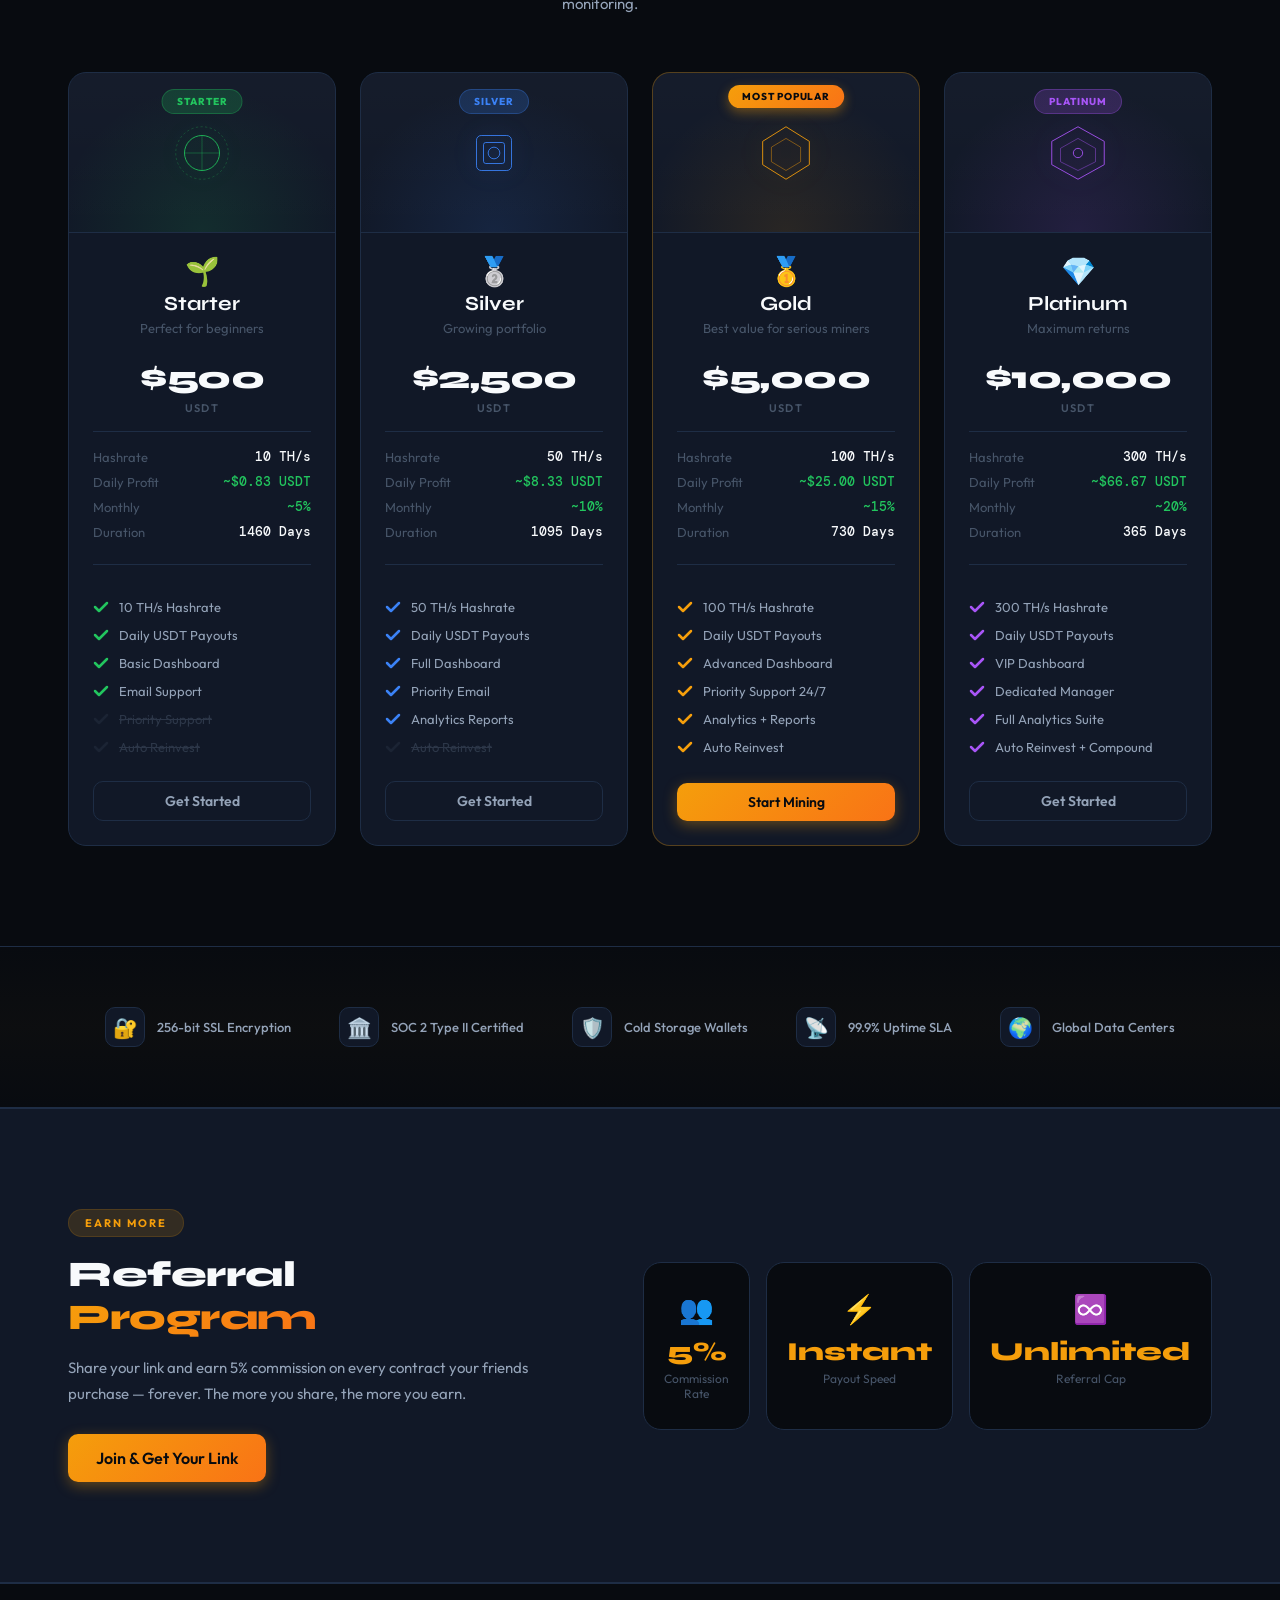
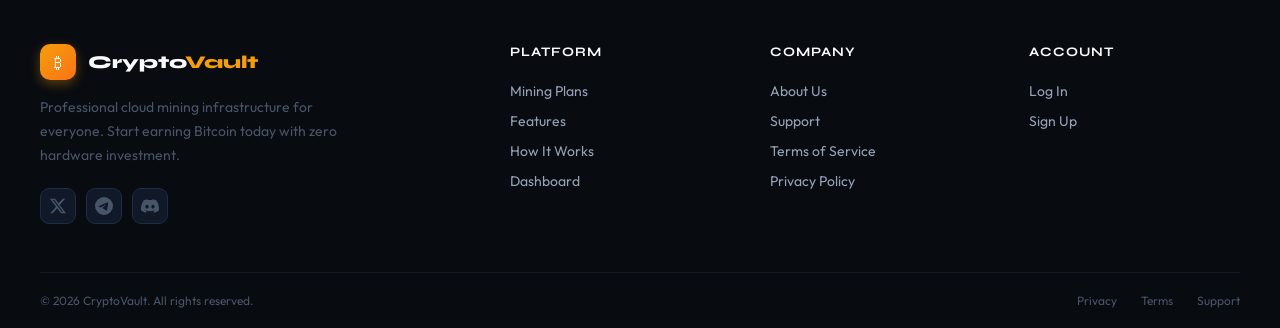
==== commit b25deb50: "Update index.html" ====
--- a/index.html
+++ b/index.html
@@ -105,14 +105,68 @@
   </div>
 </section>
 
-<!-- ═══ FEATURES ═══ -->
+<!-- ═══ WHY CHOOSE US ═══ -->
 <section class="landing-section" id="features">
   <div class="section-header">
-    <span class="section-tag">Platform Features</span>
+    <span class="section-tag">Why Choose Us</span>
     <h2>Why Choose <span>CryptoVault</span>?</h2>
-    <p>Enterprise-grade mining infrastructure with transparent operations and daily profit distribution.</p>
-  </div>
-  <div class="feature-grid">
+    <p>Built for users who want simple onboarding, reliable payouts, and a dashboard that actually makes the numbers easy to trust.</p>
+  </div>
+
+  <div class="why-grid">
+    <article class="why-card reveal-card">
+      <div class="why-media">
+        <img src="https://picsum.photos/seed/cryptovault-security/1200/800" alt="Secure mining infrastructure" loading="lazy">
+        <div class="why-media-badge">Security First</div>
+      </div>
+      <div class="why-card-body">
+        <div class="why-step">01</div>
+        <h3>Security That Stays Quiet in the Background</h3>
+        <p>We keep the important parts invisible: encrypted sessions, protected wallets, and a clean workflow that reduces mistakes.</p>
+        <ul class="why-points">
+          <li>Protected wallet and balance flow</li>
+          <li>Admin-grade monitoring and logs</li>
+          <li>Simple controls, fewer user errors</li>
+        </ul>
+      </div>
+    </article>
+
+    <article class="why-card reveal-card">
+      <div class="why-media">
+        <img src="https://picsum.photos/seed/cryptovault-dashboard/1200/800" alt="Live crypto dashboard analytics" loading="lazy">
+        <div class="why-media-badge">Live Analytics</div>
+      </div>
+      <div class="why-card-body">
+        <div class="why-step">02</div>
+        <h3>Dashboards That Show What Matters</h3>
+        <p>Balances, activity, plan performance, and BTC prices stay visible in one place so users do not have to guess.</p>
+        <ul class="why-points">
+          <li>Real-time BTC ticker and wallet stats</li>
+          <li>Mining plans and transaction history</li>
+          <li>Fast access to deposits and withdrawals</li>
+        </ul>
+      </div>
+    </article>
+
+    <article class="why-card reveal-card">
+      <div class="why-media">
+        <img src="https://picsum.photos/seed/cryptovault-support/1200/800" alt="Customer support and growth team" loading="lazy">
+        <div class="why-media-badge">Support & Growth</div>
+      </div>
+      <div class="why-card-body">
+        <div class="why-step">03</div>
+        <h3>Support, Referrals, and Growth in One Flow</h3>
+        <p>Users can grow through referrals, get help faster, and keep everything inside a clean experience without extra clutter.</p>
+        <ul class="why-points">
+          <li>Referral program with clear rewards</li>
+          <li>Fast onboarding and account setup</li>
+          <li>Support paths that are easy to find</li>
+        </ul>
+      </div>
+    </article>
+  </div>
+
+  <div class="feature-grid feature-grid-spaced">
     <div class="feature-card">
       <div class="feature-icon-wrap"><span>⚡</span></div>
       <h3>Instant Setup</h3>
@@ -419,7 +473,6 @@
       <h4>Account</h4>
       <a href="login.html">Log In</a>
       <a href="login.html#register">Sign Up</a>
-      <a href="reset-password.html">Reset Password</a>
     </div>
   </div>
   <div class="footer-bottom">
@@ -478,22 +531,34 @@
     });
   }, { threshold: 0.1 });
 
-  document.querySelectorAll('.feature-card, .step-card, .plan-card, .referral-card-item, .trust-item').forEach(el => {
+  document.querySelectorAll('.feature-card, .why-card, .step-card, .plan-card, .referral-card-item, .trust-item').forEach(el => {
     el.classList.add('reveal');
     observer.observe(el);
   });
 
   // Update landing page BTC price
   if (typeof BTCPrice !== 'undefined') {
-    BTCPrice.onChange((price, prev) => {
-      const up = price >= prev;
-      const pct = BTCPrice.pctChange();
-      document.querySelectorAll('.btc-live-price').forEach(el => el.textContent = BTCPrice.format(price));
+    BTCPrice.onChange((current, prev) => {
+      const currentPrice = Number(current?.price ?? current);
+      const previousPrice = Number(prev?.price ?? prev);
+      const safePrice = Number.isFinite(currentPrice) ? currentPrice : null;
+      const safeChange = Number(current?.change);
+      const up = Number.isFinite(safePrice) && Number.isFinite(previousPrice)
+        ? safePrice >= previousPrice
+        : Number.isFinite(safeChange)
+          ? safeChange >= 0
+          : true;
+      const pct = Number.isFinite(safeChange) ? safeChange : 0;
+
+      document.querySelectorAll('.btc-live-price').forEach(el => {
+        el.textContent = BTCPrice.format(safePrice);
+      });
+
       const heroEl = document.getElementById('heroPrice');
       const heroPct = document.getElementById('heroPct');
-      if (heroEl) heroEl.textContent = BTCPrice.format(price);
+      if (heroEl) heroEl.textContent = BTCPrice.format(safePrice);
       if (heroPct) {
-        heroPct.textContent = (up ? '▲ ' : '▼ ') + Math.abs(pct) + '%';
+        heroPct.textContent = (up ? '▲ ' : '▼ ') + Math.abs(pct).toFixed(2) + '%';
         heroPct.className = up ? 'ticker-up' : 'ticker-down';
       }
     });
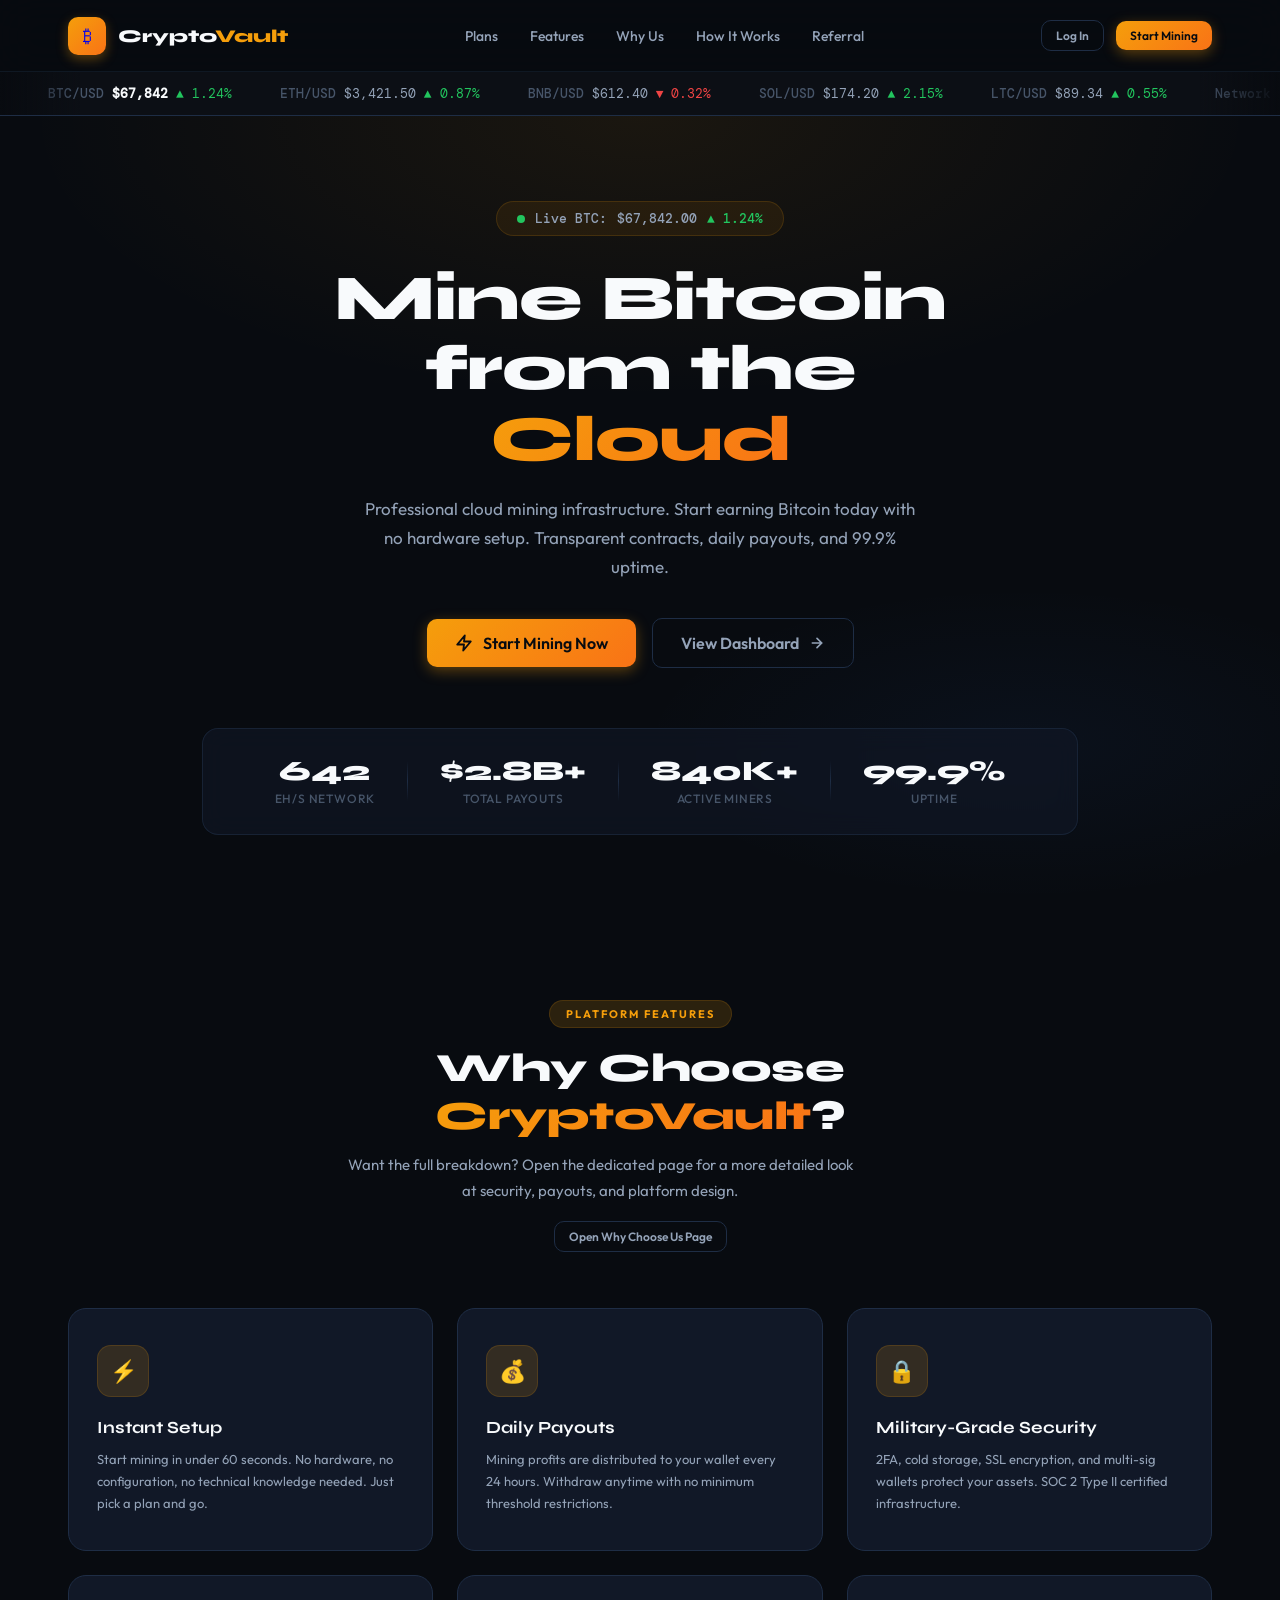
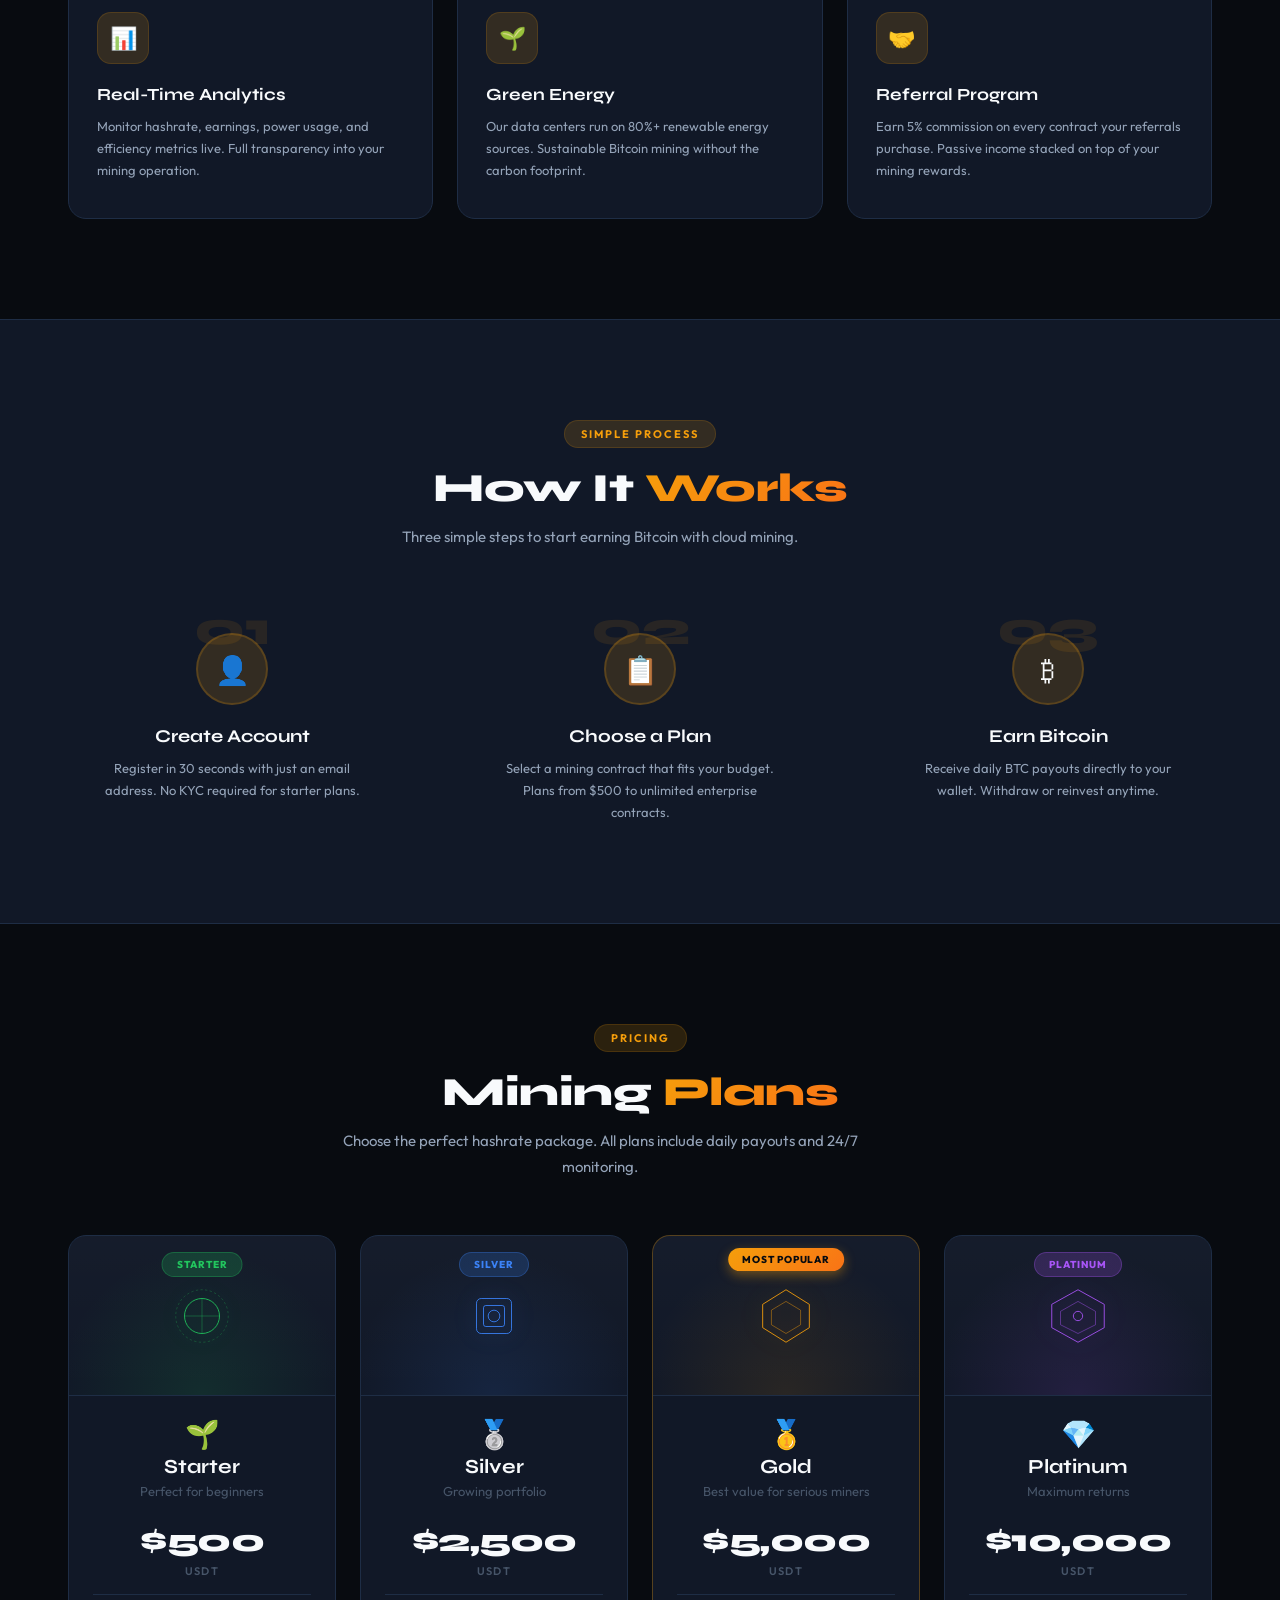
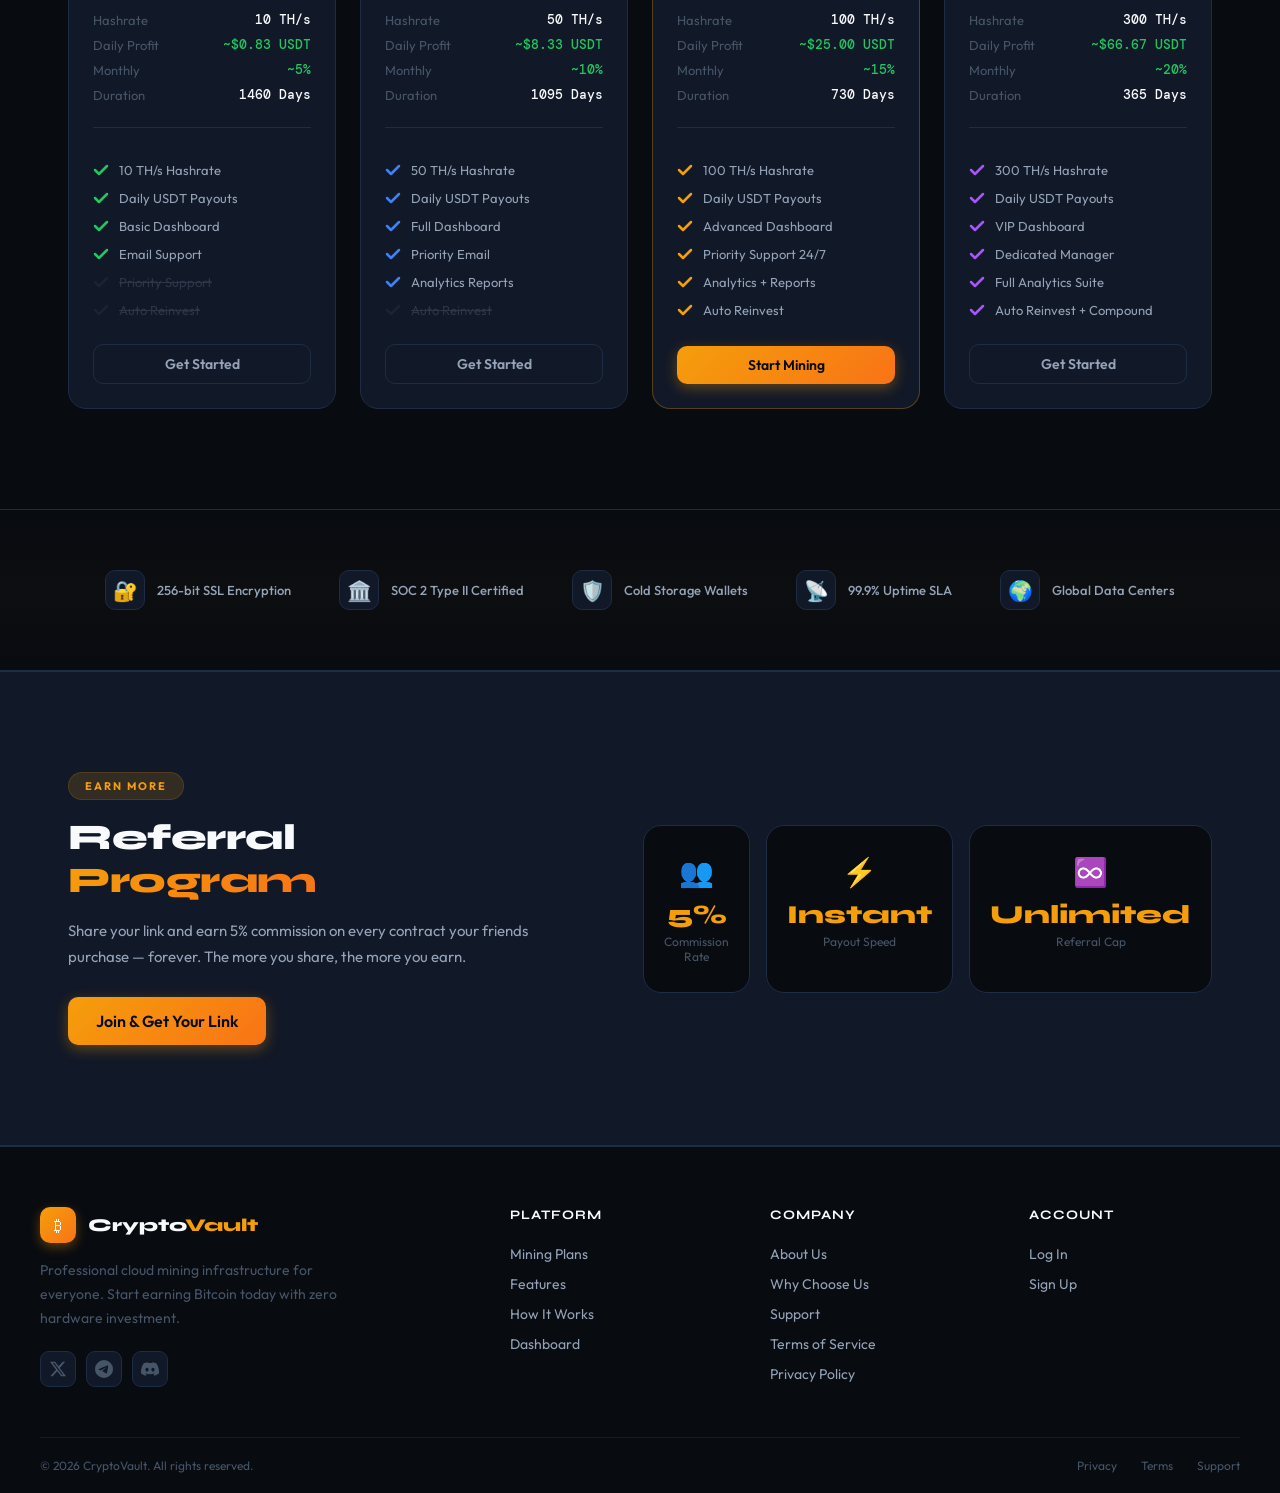
==== commit d9ef1563: "Update index.html" ====
--- a/index.html
+++ b/index.html
@@ -23,6 +23,7 @@
     <div class="landing-nav-links" id="navLinks">
       <a href="#plans">Plans</a>
       <a href="#features">Features</a>
+      <a href="why-choose-us.html">Why Us</a>
       <a href="#how">How It Works</a>
       <a href="#referral-section">Referral</a>
     </div>
@@ -105,65 +106,15 @@
   </div>
 </section>
 
-<!-- ═══ WHY CHOOSE US ═══ -->
+<!-- ═══ PLATFORM FEATURES ═══ -->
 <section class="landing-section" id="features">
   <div class="section-header">
-    <span class="section-tag">Why Choose Us</span>
+    <span class="section-tag">Platform Features</span>
     <h2>Why Choose <span>CryptoVault</span>?</h2>
-    <p>Built for users who want simple onboarding, reliable payouts, and a dashboard that actually makes the numbers easy to trust.</p>
-  </div>
-
-  <div class="why-grid">
-    <article class="why-card reveal-card">
-      <div class="why-media">
-        <img src="https://picsum.photos/seed/cryptovault-security/1200/800" alt="Secure mining infrastructure" loading="lazy">
-        <div class="why-media-badge">Security First</div>
-      </div>
-      <div class="why-card-body">
-        <div class="why-step">01</div>
-        <h3>Security That Stays Quiet in the Background</h3>
-        <p>We keep the important parts invisible: encrypted sessions, protected wallets, and a clean workflow that reduces mistakes.</p>
-        <ul class="why-points">
-          <li>Protected wallet and balance flow</li>
-          <li>Admin-grade monitoring and logs</li>
-          <li>Simple controls, fewer user errors</li>
-        </ul>
-      </div>
-    </article>
-
-    <article class="why-card reveal-card">
-      <div class="why-media">
-        <img src="https://picsum.photos/seed/cryptovault-dashboard/1200/800" alt="Live crypto dashboard analytics" loading="lazy">
-        <div class="why-media-badge">Live Analytics</div>
-      </div>
-      <div class="why-card-body">
-        <div class="why-step">02</div>
-        <h3>Dashboards That Show What Matters</h3>
-        <p>Balances, activity, plan performance, and BTC prices stay visible in one place so users do not have to guess.</p>
-        <ul class="why-points">
-          <li>Real-time BTC ticker and wallet stats</li>
-          <li>Mining plans and transaction history</li>
-          <li>Fast access to deposits and withdrawals</li>
-        </ul>
-      </div>
-    </article>
-
-    <article class="why-card reveal-card">
-      <div class="why-media">
-        <img src="https://picsum.photos/seed/cryptovault-support/1200/800" alt="Customer support and growth team" loading="lazy">
-        <div class="why-media-badge">Support & Growth</div>
-      </div>
-      <div class="why-card-body">
-        <div class="why-step">03</div>
-        <h3>Support, Referrals, and Growth in One Flow</h3>
-        <p>Users can grow through referrals, get help faster, and keep everything inside a clean experience without extra clutter.</p>
-        <ul class="why-points">
-          <li>Referral program with clear rewards</li>
-          <li>Fast onboarding and account setup</li>
-          <li>Support paths that are easy to find</li>
-        </ul>
-      </div>
-    </article>
+    <p>Want the full breakdown? Open the dedicated page for a more detailed look at security, payouts, and platform design.</p>
+    <div style="margin-top:18px;">
+      <a href="why-choose-us.html" class="btn btn-outline btn-sm">Open Why Choose Us Page</a>
+    </div>
   </div>
 
   <div class="feature-grid feature-grid-spaced">
@@ -465,6 +416,7 @@
     <div class="footer-links-col">
       <h4>Company</h4>
       <a href="about.html">About Us</a>
+      <a href="why-choose-us.html">Why Choose Us</a>
       <a href="support.html">Support</a>
       <a href="terms.html">Terms of Service</a>
       <a href="privacy.html">Privacy Policy</a>
@@ -531,7 +483,7 @@
     });
   }, { threshold: 0.1 });
 
-  document.querySelectorAll('.feature-card, .why-card, .step-card, .plan-card, .referral-card-item, .trust-item').forEach(el => {
+  document.querySelectorAll('.feature-card, .step-card, .plan-card, .referral-card-item, .trust-item').forEach(el => {
     el.classList.add('reveal');
     observer.observe(el);
   });
--- a/style.css
+++ b/style.css
@@ -1742,6 +1742,113 @@
   grid-template-columns: repeat(3, 1fr);
   gap: 24px;
 }
+.feature-grid-spaced {
+  margin-top: 28px;
+}
+.why-grid {
+  display: grid;
+  grid-template-columns: repeat(3, 1fr);
+  gap: 24px;
+  margin-bottom: 28px;
+}
+.why-card {
+  background: linear-gradient(180deg, rgba(17,24,39,0.95), rgba(13,17,23,0.98));
+  border: 1px solid var(--border);
+  border-radius: 24px;
+  overflow: hidden;
+  box-shadow: 0 18px 44px rgba(0, 0, 0, 0.28);
+}
+.why-media {
+  position: relative;
+  aspect-ratio: 16 / 10;
+  overflow: hidden;
+}
+.why-media img {
+  width: 100%;
+  height: 100%;
+  object-fit: cover;
+  display: block;
+  filter: saturate(1.06) contrast(1.03);
+  transform: scale(1.02);
+}
+.why-media::after {
+  content: '';
+  position: absolute;
+  inset: 0;
+  background:
+    linear-gradient(180deg, rgba(8,11,16,0) 40%, rgba(8,11,16,0.88) 100%),
+    linear-gradient(135deg, rgba(245,158,11,0.18), transparent 60%);
+  pointer-events: none;
+}
+.why-media-badge {
+  position: absolute;
+  left: 18px;
+  bottom: 18px;
+  z-index: 1;
+  padding: 7px 12px;
+  border-radius: 999px;
+  background: rgba(8, 11, 16, 0.72);
+  border: 1px solid rgba(245, 158, 11, 0.2);
+  color: var(--gold-bright);
+  font-size: 11px;
+  font-weight: 700;
+  letter-spacing: 0.8px;
+  text-transform: uppercase;
+  backdrop-filter: blur(10px);
+}
+.why-card-body {
+  padding: 26px 24px 28px;
+}
+.why-step {
+  display: inline-flex;
+  align-items: center;
+  justify-content: center;
+  min-width: 42px;
+  height: 42px;
+  border-radius: 999px;
+  background: var(--gold-muted);
+  color: var(--gold-bright);
+  font-size: 13px;
+  font-weight: 800;
+  letter-spacing: 1px;
+  margin-bottom: 16px;
+}
+.why-card-body h3 {
+  font-size: 18px;
+  line-height: 1.35;
+  font-weight: 800;
+  color: var(--text-primary);
+  margin-bottom: 10px;
+}
+.why-card-body p {
+  font-size: 13px;
+  line-height: 1.75;
+  color: var(--text-secondary);
+  margin-bottom: 18px;
+}
+.why-points {
+  display: grid;
+  gap: 10px;
+  padding: 0;
+  margin: 0;
+  list-style: none;
+}
+.why-points li {
+  position: relative;
+  padding-left: 22px;
+  color: var(--text-secondary);
+  font-size: 13px;
+  line-height: 1.5;
+}
+.why-points li::before {
+  content: '•';
+  position: absolute;
+  left: 0;
+  top: 0;
+  color: var(--gold);
+  font-size: 22px;
+  line-height: 1;
+}
 .feature-card {
   background: var(--bg-card);
   border: 1px solid var(--border);
@@ -1797,9 +1904,12 @@
   line-height: 1.7;
 }
 @media (max-width: 900px) {
+  .why-grid { grid-template-columns: 1fr; }
   .feature-grid { grid-template-columns: repeat(2, 1fr); }
 }
 @media (max-width: 600px) {
+  .why-card-body { padding: 22px 20px 24px; }
+  .why-media { aspect-ratio: 16 / 11; }
   .feature-grid { grid-template-columns: 1fr; }
 }
 
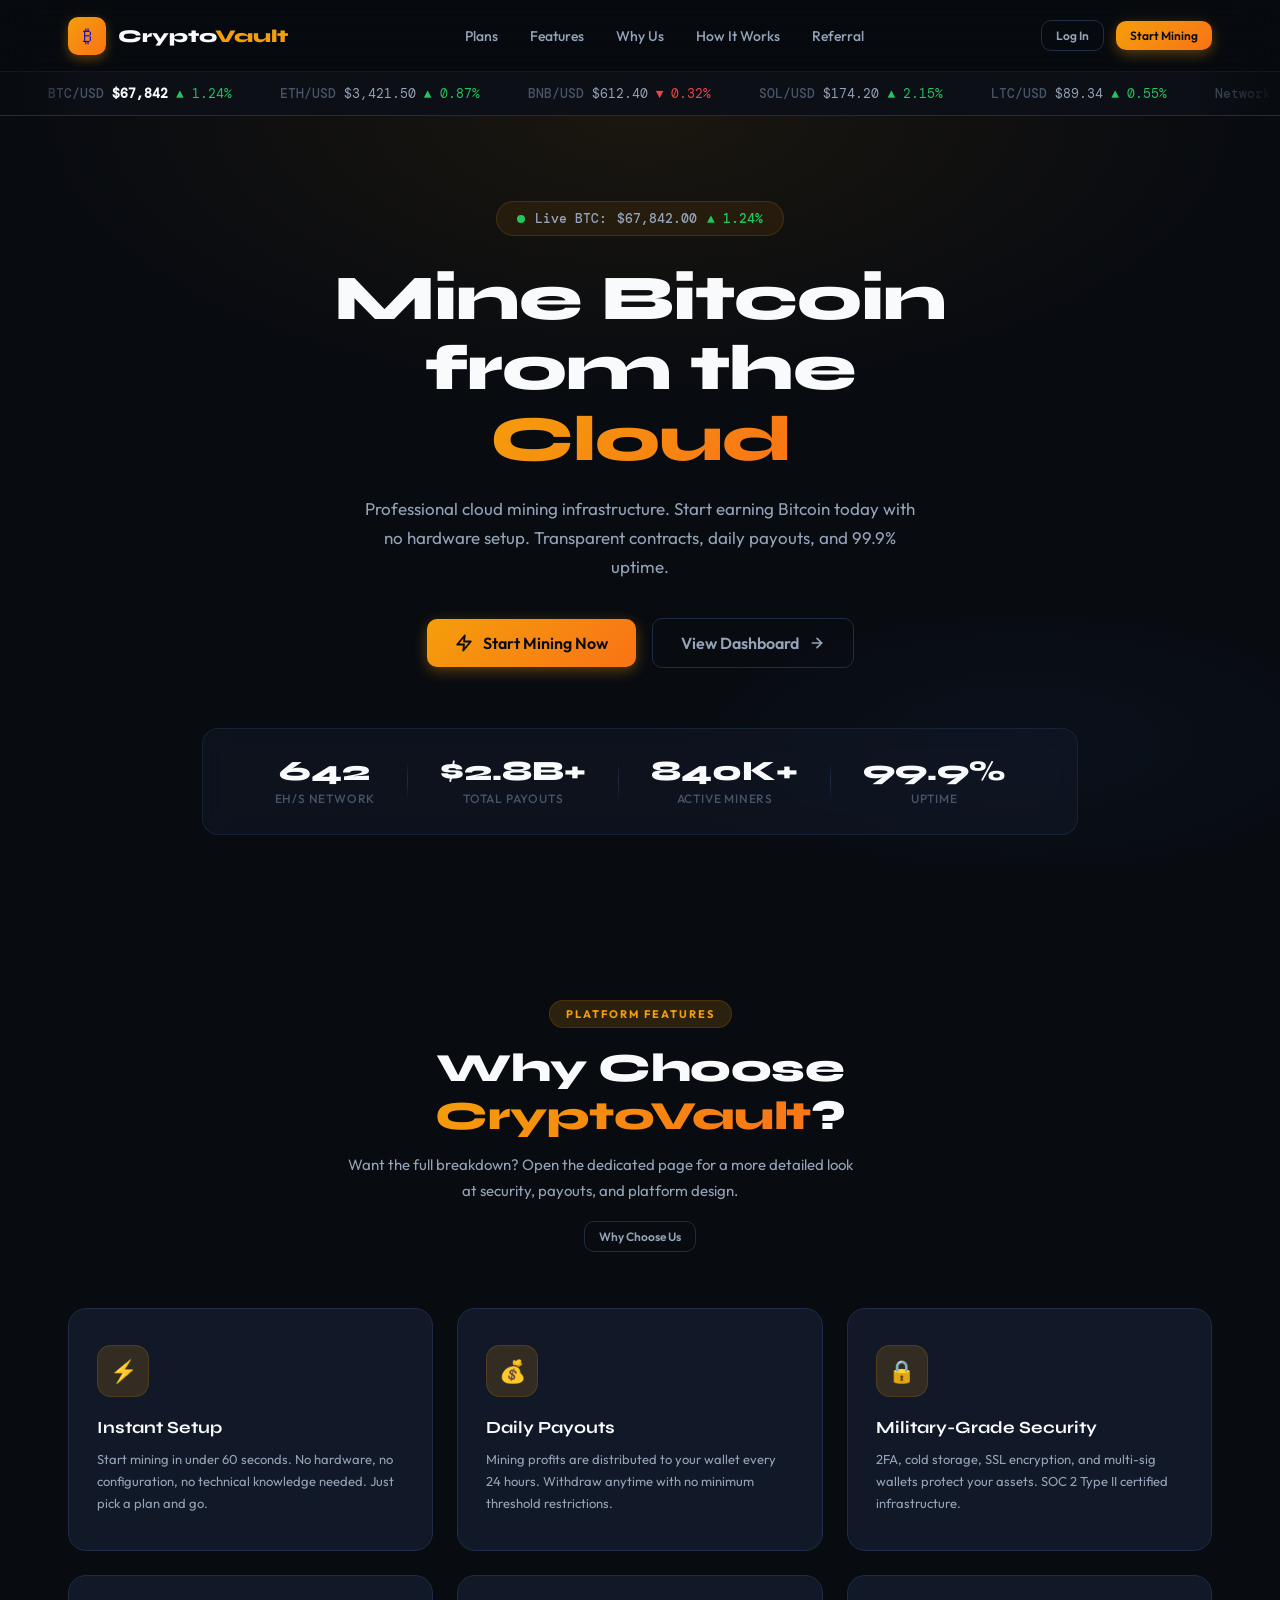
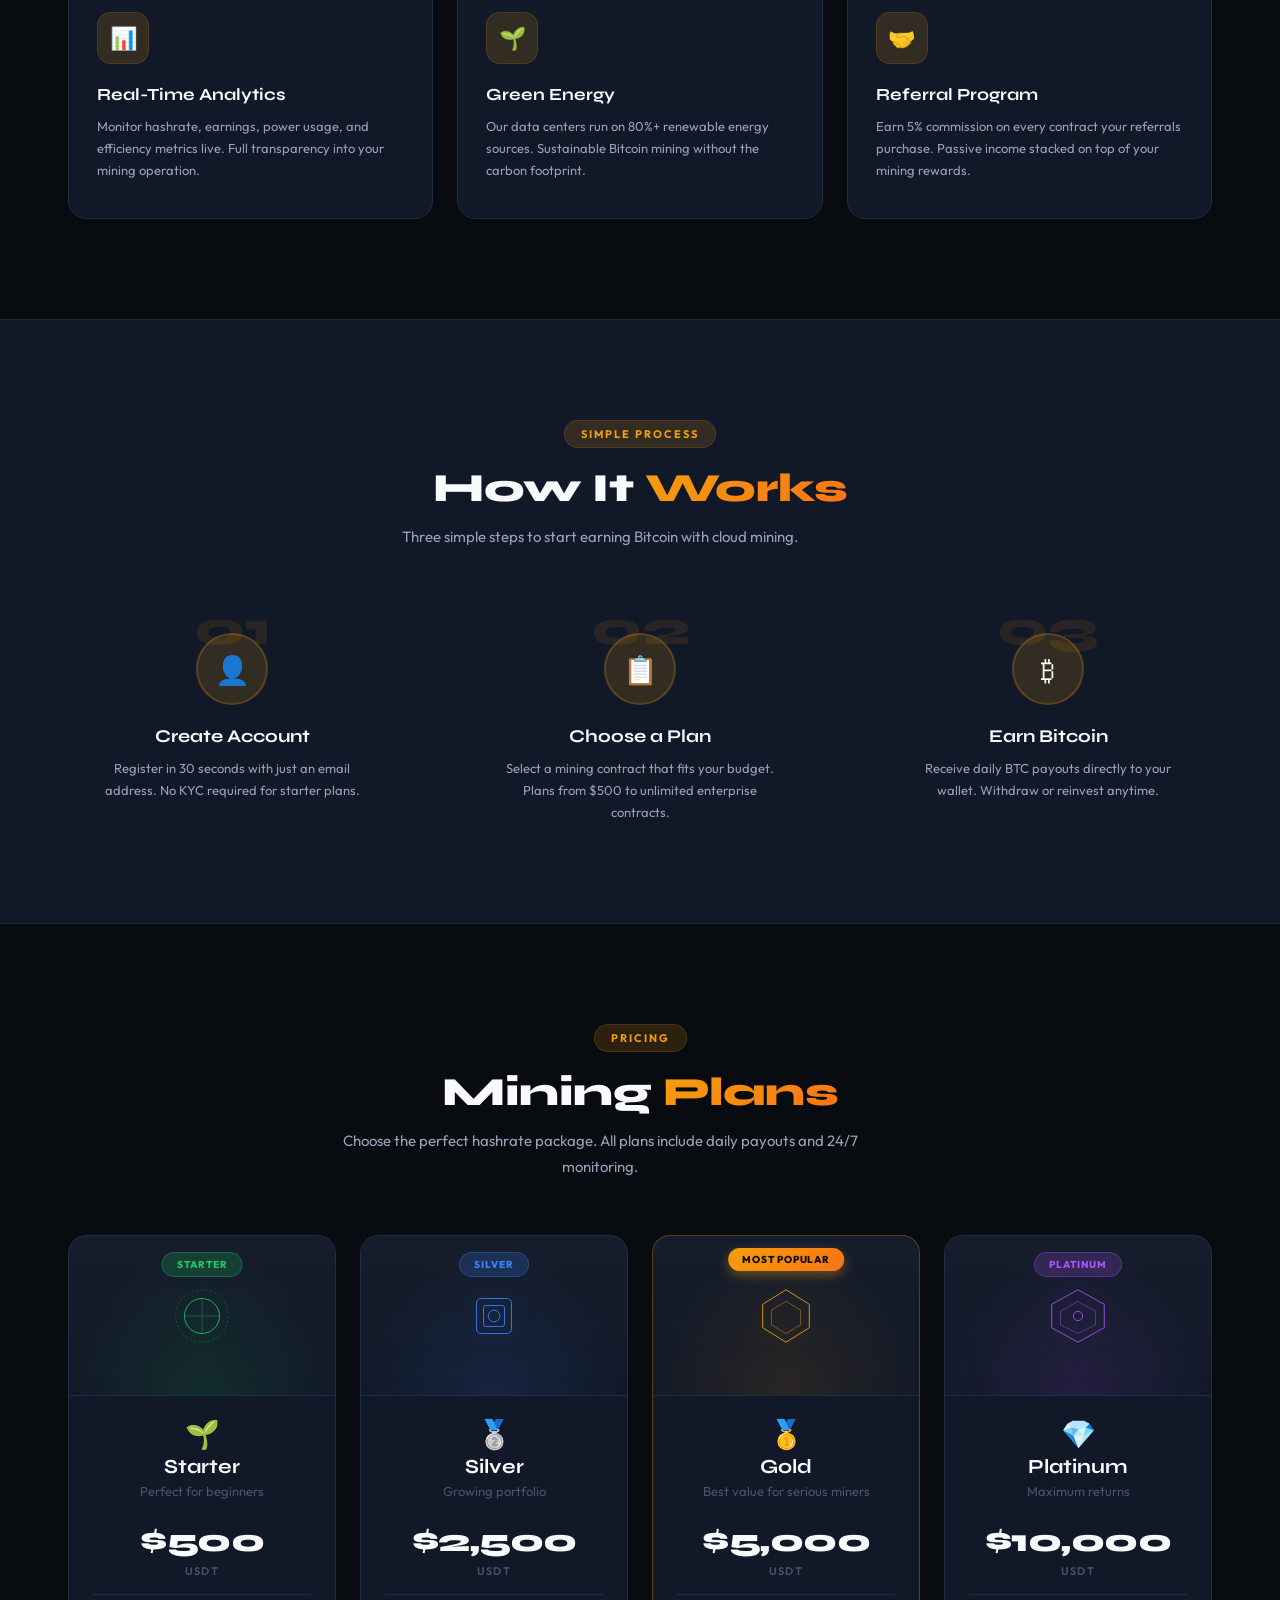
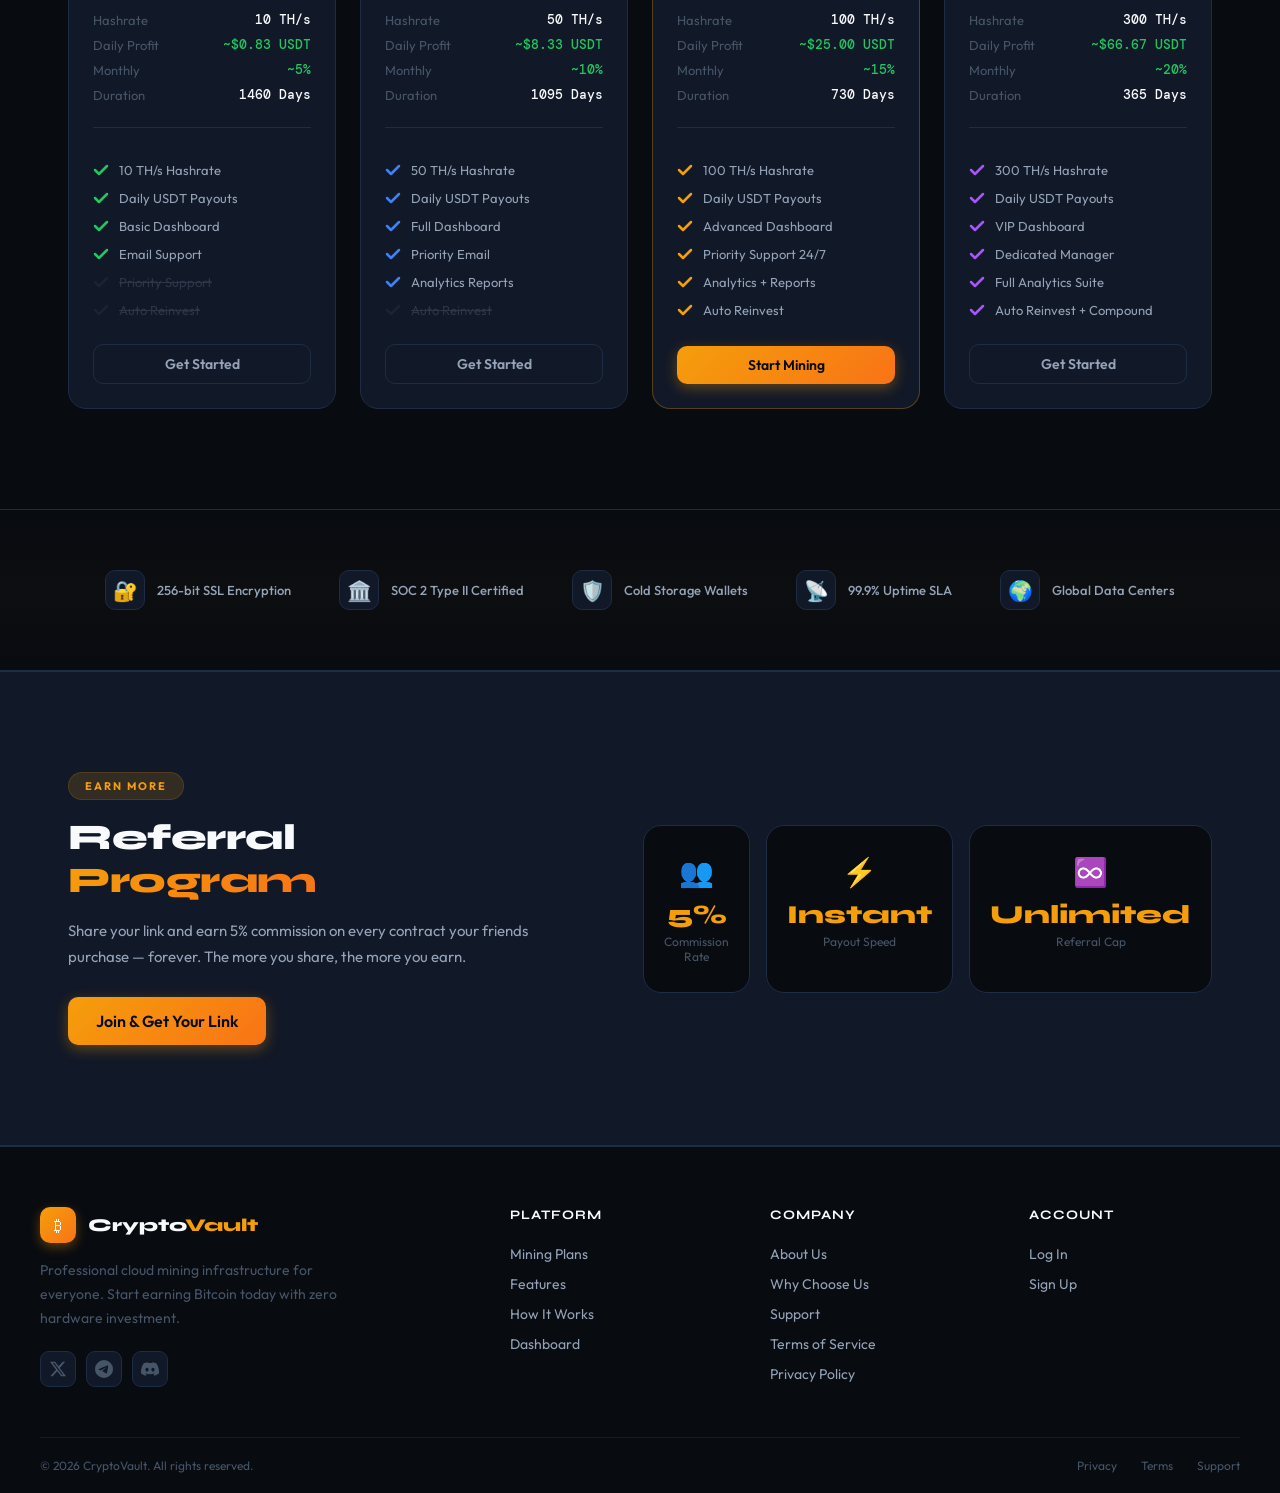
==== commit 2644c12f: "Update index.html" ====
--- a/index.html
+++ b/index.html
@@ -113,7 +113,7 @@
     <h2>Why Choose <span>CryptoVault</span>?</h2>
     <p>Want the full breakdown? Open the dedicated page for a more detailed look at security, payouts, and platform design.</p>
     <div style="margin-top:18px;">
-      <a href="why-choose-us.html" class="btn btn-outline btn-sm">Open Why Choose Us Page</a>
+      <a href="why-choose-us.html" class="btn btn-outline btn-sm">Why Choose Us</a>
     </div>
   </div>
 
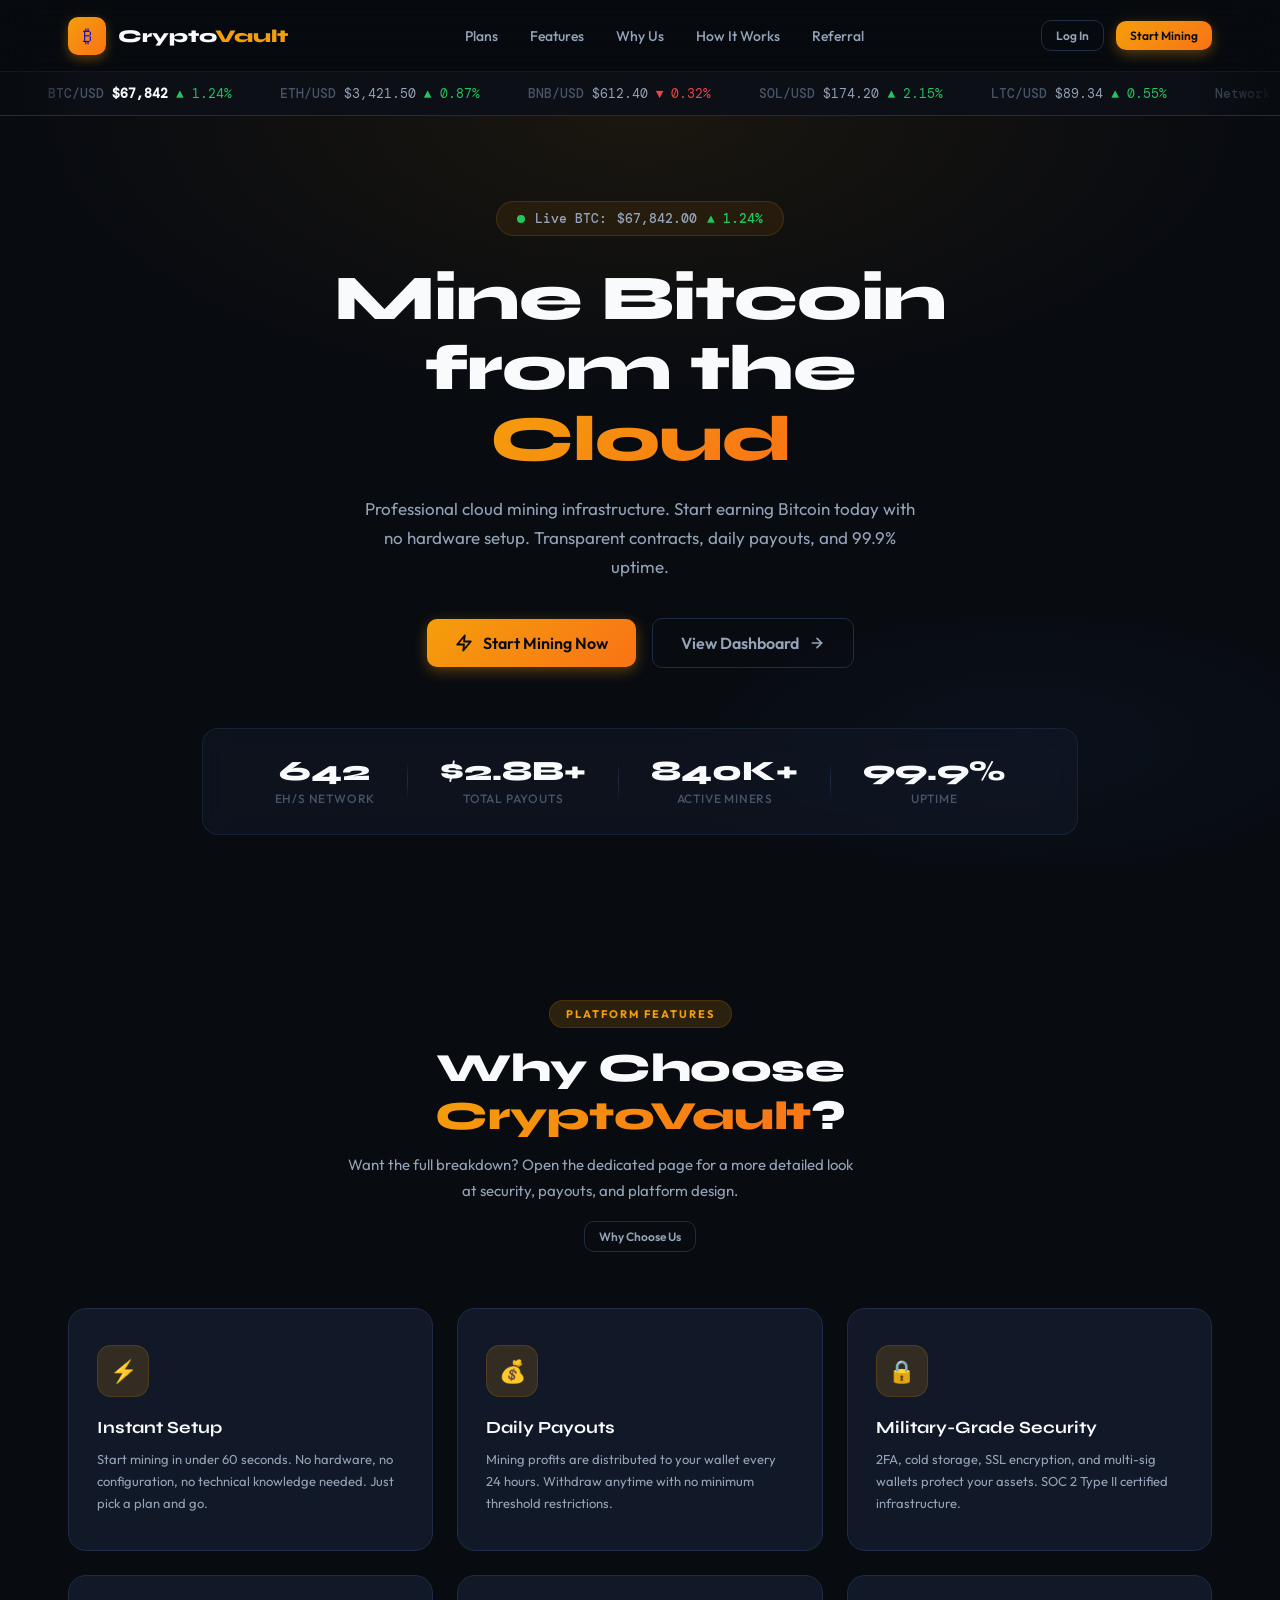
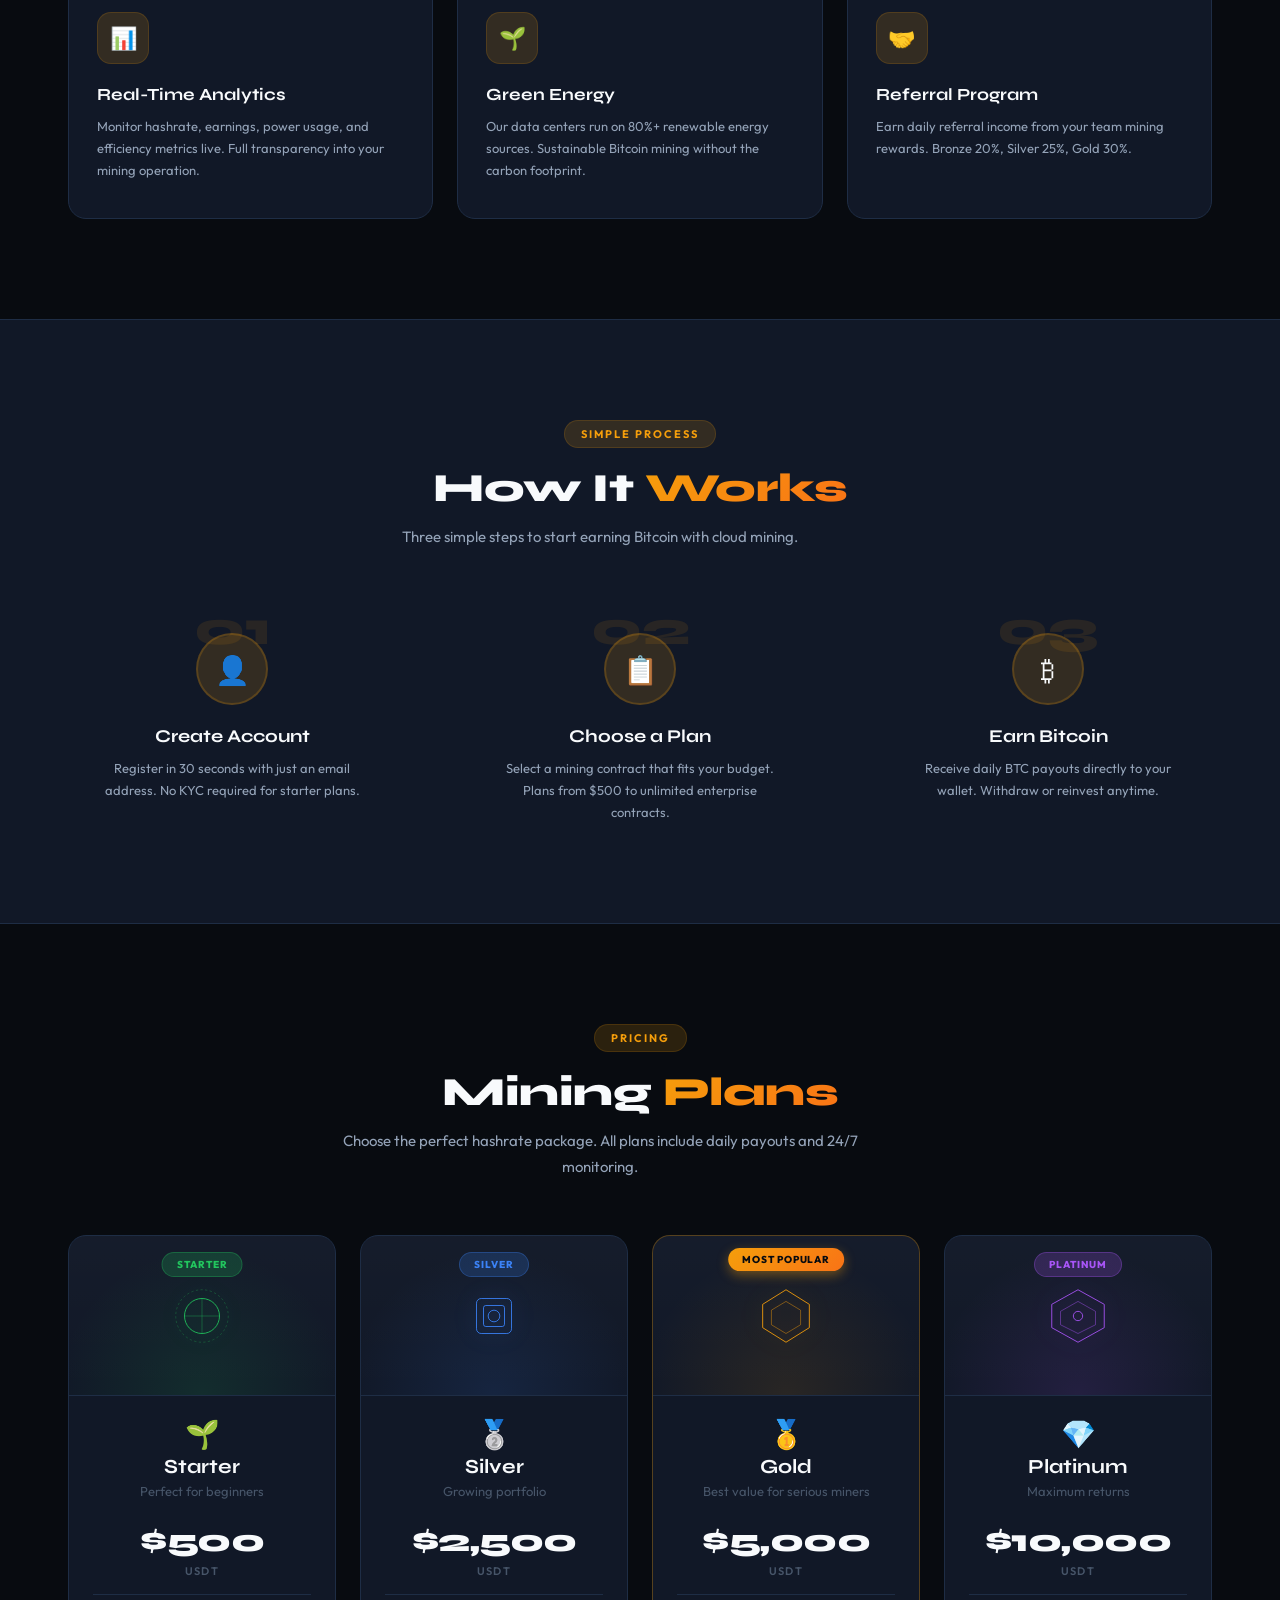
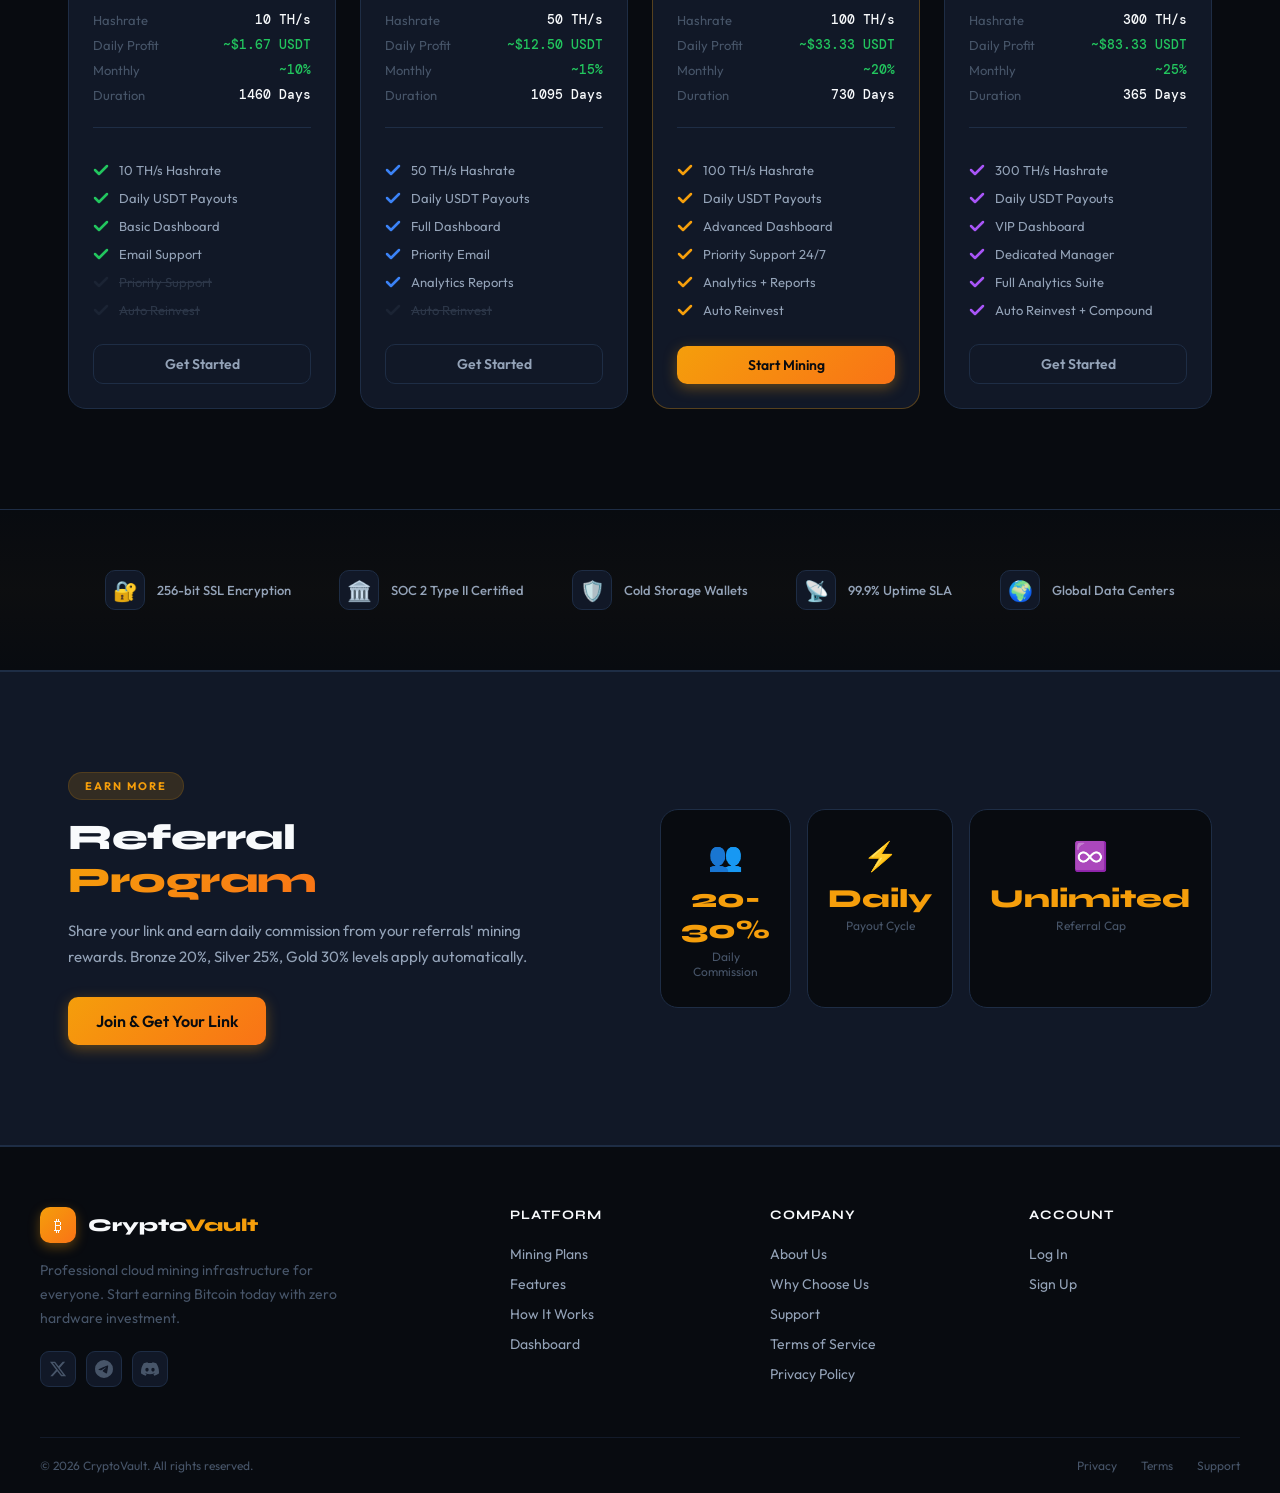
==== commit f4b3de92: "Update index.html" ====
--- a/index.html
+++ b/index.html
@@ -146,7 +146,7 @@
     <div class="feature-card">
       <div class="feature-icon-wrap"><span>🤝</span></div>
       <h3>Referral Program</h3>
-      <p>Earn 5% commission on every contract your referrals purchase. Passive income stacked on top of your mining rewards.</p>
+      <p>Earn daily referral income from your team mining rewards. Bronze 20%, Silver 25%, Gold 30%.</p>
     </div>
   </div>
 </section>
@@ -214,8 +214,8 @@
         <div class="plan-period">USDT</div>
         <div class="plan-divider"></div>
         <div class="plan-stat"><span>Hashrate</span><span class="plan-stat-val">10 TH/s</span></div>
-        <div class="plan-stat"><span>Daily Profit</span><span class="plan-stat-val text-green">~$0.83 USDT</span></div>
-        <div class="plan-stat"><span>Monthly</span><span class="plan-stat-val text-green">~5%</span></div>
+        <div class="plan-stat"><span>Daily Profit</span><span class="plan-stat-val text-green">~$1.67 USDT</span></div>
+        <div class="plan-stat"><span>Monthly</span><span class="plan-stat-val text-green">~10%</span></div>
         <div class="plan-stat"><span>Duration</span><span class="plan-stat-val">1460 Days</span></div>
         <div class="plan-divider"></div>
         <ul class="plan-features">
@@ -247,8 +247,8 @@
         <div class="plan-period">USDT</div>
         <div class="plan-divider"></div>
         <div class="plan-stat"><span>Hashrate</span><span class="plan-stat-val">50 TH/s</span></div>
-        <div class="plan-stat"><span>Daily Profit</span><span class="plan-stat-val text-green">~$8.33 USDT</span></div>
-        <div class="plan-stat"><span>Monthly</span><span class="plan-stat-val text-green">~10%</span></div>
+        <div class="plan-stat"><span>Daily Profit</span><span class="plan-stat-val text-green">~$12.50 USDT</span></div>
+        <div class="plan-stat"><span>Monthly</span><span class="plan-stat-val text-green">~15%</span></div>
         <div class="plan-stat"><span>Duration</span><span class="plan-stat-val">1095 Days</span></div>
         <div class="plan-divider"></div>
         <ul class="plan-features">
@@ -280,8 +280,8 @@
         <div class="plan-period">USDT</div>
         <div class="plan-divider"></div>
         <div class="plan-stat"><span>Hashrate</span><span class="plan-stat-val">100 TH/s</span></div>
-        <div class="plan-stat"><span>Daily Profit</span><span class="plan-stat-val text-green">~$25.00 USDT</span></div>
-        <div class="plan-stat"><span>Monthly</span><span class="plan-stat-val text-green">~15%</span></div>
+        <div class="plan-stat"><span>Daily Profit</span><span class="plan-stat-val text-green">~$33.33 USDT</span></div>
+        <div class="plan-stat"><span>Monthly</span><span class="plan-stat-val text-green">~20%</span></div>
         <div class="plan-stat"><span>Duration</span><span class="plan-stat-val">730 Days</span></div>
         <div class="plan-divider"></div>
         <ul class="plan-features">
@@ -313,8 +313,8 @@
         <div class="plan-period">USDT</div>
         <div class="plan-divider"></div>
         <div class="plan-stat"><span>Hashrate</span><span class="plan-stat-val">300 TH/s</span></div>
-        <div class="plan-stat"><span>Daily Profit</span><span class="plan-stat-val text-green">~$66.67 USDT</span></div>
-        <div class="plan-stat"><span>Monthly</span><span class="plan-stat-val text-green">~20%</span></div>
+        <div class="plan-stat"><span>Daily Profit</span><span class="plan-stat-val text-green">~$83.33 USDT</span></div>
+        <div class="plan-stat"><span>Monthly</span><span class="plan-stat-val text-green">~25%</span></div>
         <div class="plan-stat"><span>Duration</span><span class="plan-stat-val">365 Days</span></div>
         <div class="plan-divider"></div>
         <ul class="plan-features">
@@ -367,19 +367,19 @@
       <div class="referral-left">
         <span class="section-tag">Earn More</span>
         <h2>Referral <span>Program</span></h2>
-        <p>Share your link and earn 5% commission on every contract your friends purchase — forever. The more you share, the more you earn.</p>
+        <p>Share your link and earn daily commission from your referrals' mining rewards. Bronze 20%, Silver 25%, Gold 30% levels apply automatically.</p>
         <a href="login.html#register" class="btn btn-primary btn-lg">Join & Get Your Link</a>
       </div>
       <div class="referral-right">
         <div class="referral-card-item">
           <div class="referral-card-icon">👥</div>
-          <div class="referral-card-val">5%</div>
-          <div class="referral-card-label">Commission Rate</div>
+          <div class="referral-card-val">20-30%</div>
+          <div class="referral-card-label">Daily Commission</div>
         </div>
         <div class="referral-card-item">
           <div class="referral-card-icon">⚡</div>
-          <div class="referral-card-val">Instant</div>
-          <div class="referral-card-label">Payout Speed</div>
+          <div class="referral-card-val">Daily</div>
+          <div class="referral-card-label">Payout Cycle</div>
         </div>
         <div class="referral-card-item">
           <div class="referral-card-icon">♾️</div>
--- a/style.css
+++ b/style.css
@@ -49,6 +49,7 @@
   overflow-x: hidden;
   -webkit-font-smoothing: antialiased;
 }
+body.sidebar-open { overflow: hidden; }
 
 ::-webkit-scrollbar { width: 6px; height: 6px; }
 ::-webkit-scrollbar-track { background: var(--bg-base); }
@@ -279,6 +280,7 @@
   align-items: center; justify-content: center;
   cursor: pointer;
   color: var(--text-secondary);
+  touch-action: manipulation;
 }
 
 /* ─── MAIN CONTENT ──────────────────────────────────────── */
@@ -288,6 +290,82 @@
   padding: 28px;
   min-height: calc(100vh - var(--navbar-h));
   flex: 1;
+}
+
+.mobile-only { display: none; }
+.dashboard-hero {
+  margin: 0 auto 16px;
+  padding: 20px 22px;
+  border-radius: 22px;
+  border: 1px solid rgba(245, 158, 11, 0.18);
+  background:
+    radial-gradient(circle at 20% 20%, rgba(34, 197, 94, 0.12), transparent 24%),
+    radial-gradient(circle at 85% 10%, rgba(245, 158, 11, 0.22), transparent 28%),
+    radial-gradient(circle at 100% 100%, rgba(59, 130, 246, 0.12), transparent 32%),
+    linear-gradient(135deg, rgba(12, 16, 25, 0.98), rgba(14, 20, 32, 0.95));
+  box-shadow: 0 18px 42px rgba(0, 0, 0, 0.28), 0 0 0 1px rgba(255,255,255,0.02) inset;
+  display: flex;
+  align-items: center;
+  justify-content: space-between;
+  gap: 16px;
+  max-width: 920px;
+  width: 100%;
+  position: relative;
+  overflow: hidden;
+  text-align: center;
+}
+.dashboard-hero::before {
+  content: '';
+  position: absolute;
+  inset: 0;
+  background: linear-gradient(135deg, rgba(245,158,11,0.08), transparent 45%, rgba(59,130,246,0.06));
+  pointer-events: none;
+}
+.dashboard-hero > * { position: relative; z-index: 1; }
+.dashboard-hero-copy { min-width: 0; }
+.dashboard-hero-kicker {
+  font-family: 'DM Mono', monospace;
+  font-size: 12px;
+  color: var(--gold-bright);
+  margin-bottom: 4px;
+}
+.dashboard-hero-title {
+  font-family: 'Syne', sans-serif;
+  font-size: 24px;
+  font-weight: 800;
+  line-height: 1.1;
+  color: var(--text-primary);
+  letter-spacing: -0.5px;
+  text-wrap: balance;
+}
+.dashboard-hero-subtitle {
+  margin-top: 6px;
+  font-size: 13px;
+  line-height: 1.5;
+  color: var(--text-secondary);
+}
+.dashboard-hero-badge {
+  flex-shrink: 0;
+  min-width: 84px;
+  padding: 12px 14px;
+  border-radius: 16px;
+  background: rgba(8, 12, 18, 0.72);
+  border: 1px solid rgba(34, 197, 94, 0.25);
+  box-shadow: 0 10px 20px rgba(0,0,0,0.18);
+  text-align: center;
+}
+.dashboard-hero-badge-label {
+  font-size: 10px;
+  color: var(--text-muted);
+  text-transform: uppercase;
+  letter-spacing: 1px;
+  margin-bottom: 4px;
+}
+.dashboard-hero-badge-value {
+  font-family: 'Syne', sans-serif;
+  font-size: 14px;
+  font-weight: 800;
+  color: var(--green);
 }
 
 /* ─── CARDS ─────────────────────────────────────────────── */
@@ -772,7 +850,11 @@
   .plans-grid { grid-template-columns: repeat(2, 1fr); }
 }
 @media (max-width: 900px) {
-  .sidebar { transform: translateX(-100%); }
+  .sidebar {
+    width: min(84vw, 320px);
+    transform: translateX(-100%);
+    box-shadow: 24px 0 60px rgba(0, 0, 0, 0.45);
+  }
   .sidebar.open { transform: translateX(0); }
   .navbar, .topbar { left: 0; }
   .main-content { margin-left: 0; }
@@ -782,12 +864,198 @@
   .grid-1-2 { grid-template-columns: 1fr; }
   .grid-3 { grid-template-columns: 1fr; }
   .modal-xl { max-width: 100%; }
+  .navbar-right { gap: 8px; }
+  .btc-ticker { display: none; }
+  .navbar-right .dropdown > .icon-btn[data-dropdown-toggle="userMenu"] {
+    padding: 0 8px;
+  }
+  body:not(.admin-app) .navbar,
+  body:not(.admin-app) .topbar {
+    height: 58px;
+    padding: 0 12px;
+    background: rgba(8, 11, 16, 0.92);
+    border-bottom: 1px solid rgba(30, 45, 69, 0.7);
+    box-shadow: 0 10px 30px rgba(0, 0, 0, 0.22);
+  }
+  body:not(.admin-app) .navbar-left,
+  body:not(.admin-app) .topbar-left {
+    gap: 12px;
+  }
+  body:not(.admin-app) .page-title {
+    font-size: 16px;
+    letter-spacing: -0.2px;
+  }
+  body:not(.admin-app) .main-content {
+    margin-top: 58px;
+    padding: 14px 12px 24px;
+    background:
+      radial-gradient(circle at top left, rgba(245, 158, 11, 0.08), transparent 35%),
+      radial-gradient(circle at top right, rgba(59, 130, 246, 0.06), transparent 30%),
+      linear-gradient(180deg, #080b10 0%, #0d1117 55%, #080b10 100%);
+  }
+  body:not(.admin-app) .card,
+  body:not(.admin-app) .stat-card {
+    border-radius: 20px;
+    border-color: rgba(255, 255, 255, 0.07);
+    background: linear-gradient(180deg, rgba(17, 24, 39, 0.96), rgba(13, 17, 23, 0.92));
+    box-shadow: 0 16px 36px rgba(0, 0, 0, 0.24);
+  }
+  body:not(.admin-app) .card {
+    padding: 18px;
+  }
+  body:not(.admin-app) .stats-grid {
+    gap: 12px;
+  }
+  body:not(.admin-app) .stat-card {
+    min-height: 152px;
+    padding: 16px 16px 18px;
+  }
+  body:not(.admin-app) .stat-icon {
+    width: 42px;
+    height: 42px;
+    border-radius: 12px;
+    margin-bottom: 12px;
+  }
+  body:not(.admin-app) .stat-value {
+    font-size: 21px;
+    line-height: 1.05;
+    letter-spacing: -0.4px;
+  }
+  body:not(.admin-app) .stat-label {
+    font-size: 11px;
+  }
+  body:not(.admin-app) .card-header {
+    margin-bottom: 14px;
+  }
+  body:not(.admin-app) .card-title {
+    font-size: 15px;
+  }
 }
 @media (max-width: 600px) {
-  .stats-grid { grid-template-columns: 1fr; }
-  .plans-grid { grid-template-columns: 1fr; }
-  .main-content { padding: 16px; }
-  .navbar, .topbar { padding: 0 16px; }
+  .mobile-only { display: flex; }
+  .stats-grid { grid-template-columns: repeat(2, minmax(0, 1fr)); gap: 12px; }
+  .plans-grid { grid-template-columns: 1fr; gap: 16px; }
+  .main-content { padding: 14px; }
+  .navbar, .topbar { padding: 0 14px; }
+  .page-title { font-size: 16px; }
+  .card, .stat-card { padding: 18px; }
+  .stat-card { min-height: 162px; }
+  .stat-value { font-size: 22px; }
+  .card-header { gap: 12px; align-items: flex-start; flex-wrap: wrap; }
+  .navbar-right .user-name-display { display: none; }
+  .main-content .card > div[style*="display:flex;gap:14px;flex-wrap:wrap;"] {
+    display: flex !important;
+    gap: 10px !important;
+  }
+  .main-content .card > div[style*="display:flex;gap:14px;flex-wrap:wrap;"] > * {
+    width: 100%;
+  }
+  body:not(.admin-app) #tab-dashboard .card > div[style*="display:flex;gap:14px;flex-wrap:wrap;"] {
+    display: grid !important;
+    grid-template-columns: repeat(2, minmax(0, 1fr));
+    gap: 10px !important;
+  }
+  body:not(.admin-app) #tab-dashboard .card > div[style*="display:flex;gap:14px;flex-wrap:wrap;"] > * {
+    width: auto;
+    min-width: 0;
+  }
+  body:not(.admin-app) #tab-dashboard .stats-grid {
+    grid-template-columns: repeat(2, minmax(0, 1fr));
+    grid-template-areas:
+      "wallet daily"
+      "hash total";
+    gap: 10px;
+  }
+  body:not(.admin-app) #tab-dashboard .stats-grid .stat-card:nth-child(1) { grid-area: wallet; }
+  body:not(.admin-app) #tab-dashboard .stats-grid .stat-card:nth-child(2) { grid-area: hash; }
+  body:not(.admin-app) #tab-dashboard .stats-grid .stat-card:nth-child(3) { grid-area: daily; }
+  body:not(.admin-app) #tab-dashboard .stats-grid .stat-card:nth-child(4) { grid-area: total; }
+  body:not(.admin-app) .main-content {
+    padding: 12px 10px 22px;
+  }
+  body:not(.admin-app) .stats-grid {
+    gap: 10px;
+  }
+  body:not(.admin-app) .stat-card {
+    min-height: 146px;
+  }
+  body:not(.admin-app) .card,
+  body:not(.admin-app) .stat-card {
+    border-radius: 18px;
+  }
+  body:not(.admin-app) .tabs {
+    width: 100%;
+    justify-content: space-between;
+  }
+  body:not(.admin-app) .tabs .tab-btn {
+    flex: 1;
+  }
+  body:not(.admin-app) .btn,
+  body:not(.admin-app) .admin-btn {
+    min-height: 44px;
+    border-radius: 12px;
+  }
+  body:not(.admin-app) .card-header .btn {
+    width: auto;
+  }
+  body:not(.admin-app) .dashboard-hero {
+    margin-bottom: 14px;
+    padding: 16px 16px 18px;
+    border-radius: 18px;
+    flex-direction: column;
+    align-items: center;
+    justify-content: center;
+  }
+  body:not(.admin-app) .dashboard-hero-title {
+    font-size: 20px;
+  }
+  body:not(.admin-app) .dashboard-hero-subtitle {
+    font-size: 12px;
+  }
+  body:not(.admin-app) .dashboard-hero-badge {
+    min-width: 76px;
+    padding: 10px 12px;
+    margin-top: 12px;
+  }
+  body:not(.admin-app) #tab-plans .plans-grid {
+    grid-template-columns: repeat(2, minmax(0, 1fr));
+    gap: 10px;
+  }
+  body:not(.admin-app) #tab-plans .plan-card {
+    border-radius: 16px;
+  }
+  body:not(.admin-app) #tab-plans .plan-content {
+    padding: 16px;
+  }
+  body:not(.admin-app) #tab-plans .plan-image {
+    height: 120px;
+  }
+  body:not(.admin-app) #tab-plans .plan-name {
+    font-size: 16px;
+  }
+  body:not(.admin-app) #tab-plans .plan-price {
+    font-size: 24px;
+  }
+}
+@media (max-width: 420px) {
+  .admin-app .stats-grid { grid-template-columns: 1fr; }
+  .navbar-right .icon-btn:not([data-dropdown-toggle="notificationMenu"]) {
+    display: none;
+  }
+  .navbar-left { gap: 12px; }
+  body:not(.admin-app) .main-content {
+    padding: 10px 8px 18px;
+  }
+  body:not(.admin-app) .page-title {
+    font-size: 15px;
+  }
+  body:not(.admin-app) .card,
+  body:not(.admin-app) .stat-card {
+    border-radius: 16px;
+  }
+  body:not(.admin-app) #tab-dashboard .card > div[style*="display:flex;gap:14px;flex-wrap:wrap;"] {
+    grid-template-columns: 1fr;
+  }
 }
 
 /* ═══════════════════════════════════════════════════════════════
@@ -1279,8 +1547,8 @@
   .deposit-methods-grid { grid-template-columns: 1fr; }
 }
 @media (max-width: 600px) {
-  .stats-grid { grid-template-columns: 1fr !important; }
-  .plans-grid { grid-template-columns: 1fr !important; }
+  .admin-app .stats-grid { grid-template-columns: 1fr !important; }
+  .admin-app .plans-grid { grid-template-columns: 1fr !important; }
   .filters input, .filters select { width: 100%; }
   .global-search-wrap { width: 100%; }
   .global-search-wrap input { width: 100%; }
@@ -2176,7 +2444,7 @@
   .plan-card.featured:hover { transform: translateY(-8px); }
 }
 @media (max-width: 600px) {
-  .plans-grid { grid-template-columns: 1fr; }
+  .admin-app .plans-grid { grid-template-columns: 1fr; }
 }
 
 /* ─── TRUST SECTION ───────────────────────────────────── */
@@ -2852,10 +3120,125 @@
     text-align: center;
   }
   .plan-detail-stats-grid {
-    grid-template-columns: 1fr;
+    grid-template-columns: repeat(2, minmax(0, 1fr));
+    gap: 10px;
+  }
+  .plan-detail-stat-card {
+    padding: 14px 12px;
+  }
+  .plan-detail-stat-icon {
+    font-size: 22px;
+    margin-bottom: 8px;
+  }
+  .plan-detail-stat-label {
+    font-size: 10px;
+    margin-bottom: 6px;
+  }
+  .plan-detail-stat-value {
+    font-size: 16px;
+  }
+  .plan-detail-stat-sub {
+    font-size: 11px;
   }
   .plan-detail-timer-countdown {
     font-size: 32px;
     letter-spacing: 1px;
   }
 }
+
+/* Compact plan layout for mobile home/dashboard */
+@media (max-width: 600px) {
+  body:not(.admin-app) .plans-grid {
+    grid-template-columns: repeat(2, minmax(0, 1fr));
+    gap: 8px;
+  }
+
+  body:not(.admin-app) .plan-card {
+    border-radius: 14px;
+  }
+
+  body:not(.admin-app) .plan-card.featured {
+    transform: none;
+  }
+
+  body:not(.admin-app) .plan-card.featured:hover {
+    transform: translateY(-4px);
+  }
+
+  body:not(.admin-app) .plan-image {
+    height: 82px;
+  }
+
+  body:not(.admin-app) .plan-image svg {
+    width: 72%;
+  }
+
+  body:not(.admin-app) .plan-content {
+    padding: 12px 12px 14px;
+  }
+
+  body:not(.admin-app) .plan-header {
+    margin-bottom: 8px;
+  }
+
+  body:not(.admin-app) .plan-icon {
+    font-size: 20px;
+    margin-bottom: 4px;
+  }
+
+  body:not(.admin-app) .plan-name {
+    font-size: 14px;
+  }
+
+  body:not(.admin-app) .plan-desc {
+    font-size: 11px;
+    margin-top: 2px;
+  }
+
+  body:not(.admin-app) .plan-price {
+    font-size: 18px;
+    margin: 6px 0 2px;
+  }
+
+  body:not(.admin-app) .plan-price span {
+    font-size: 11px;
+  }
+
+  body:not(.admin-app) .plan-period {
+    font-size: 10px;
+    letter-spacing: 0.8px;
+  }
+
+  body:not(.admin-app) .plan-divider {
+    margin: 10px 0;
+  }
+
+  body:not(.admin-app) .plan-stats {
+    gap: 6px;
+  }
+
+  body:not(.admin-app) .plan-stat {
+    font-size: 11px;
+  }
+
+  body:not(.admin-app) .plan-features {
+    margin: 10px 0 12px;
+  }
+
+  body:not(.admin-app) .plan-features li {
+    font-size: 10px;
+    padding: 3px 0;
+    gap: 6px;
+  }
+
+  body:not(.admin-app) .plan-features li:nth-child(n+4) {
+    display: none;
+  }
+
+  body:not(.admin-app) .plan-purchase-btn {
+    margin-top: auto;
+    padding: 8px 10px;
+    min-height: 38px;
+    font-size: 12px;
+  }
+}
